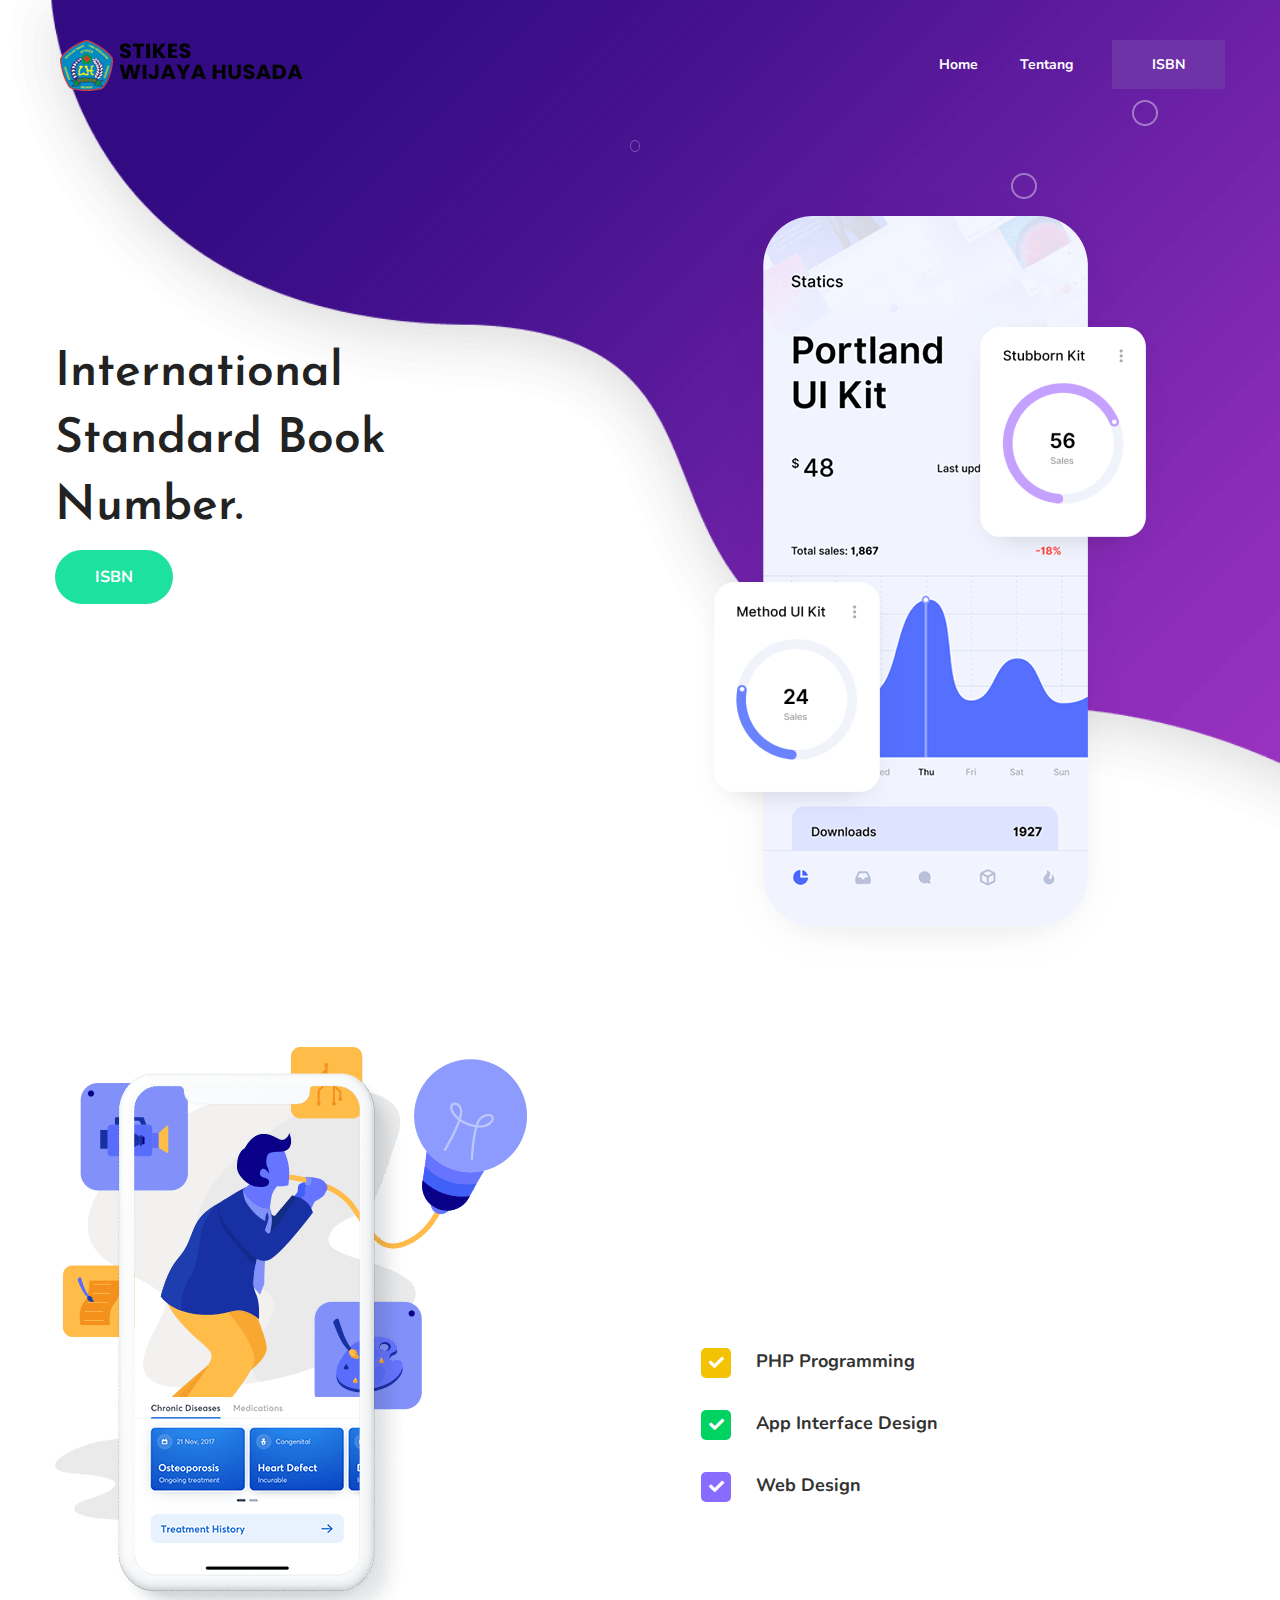
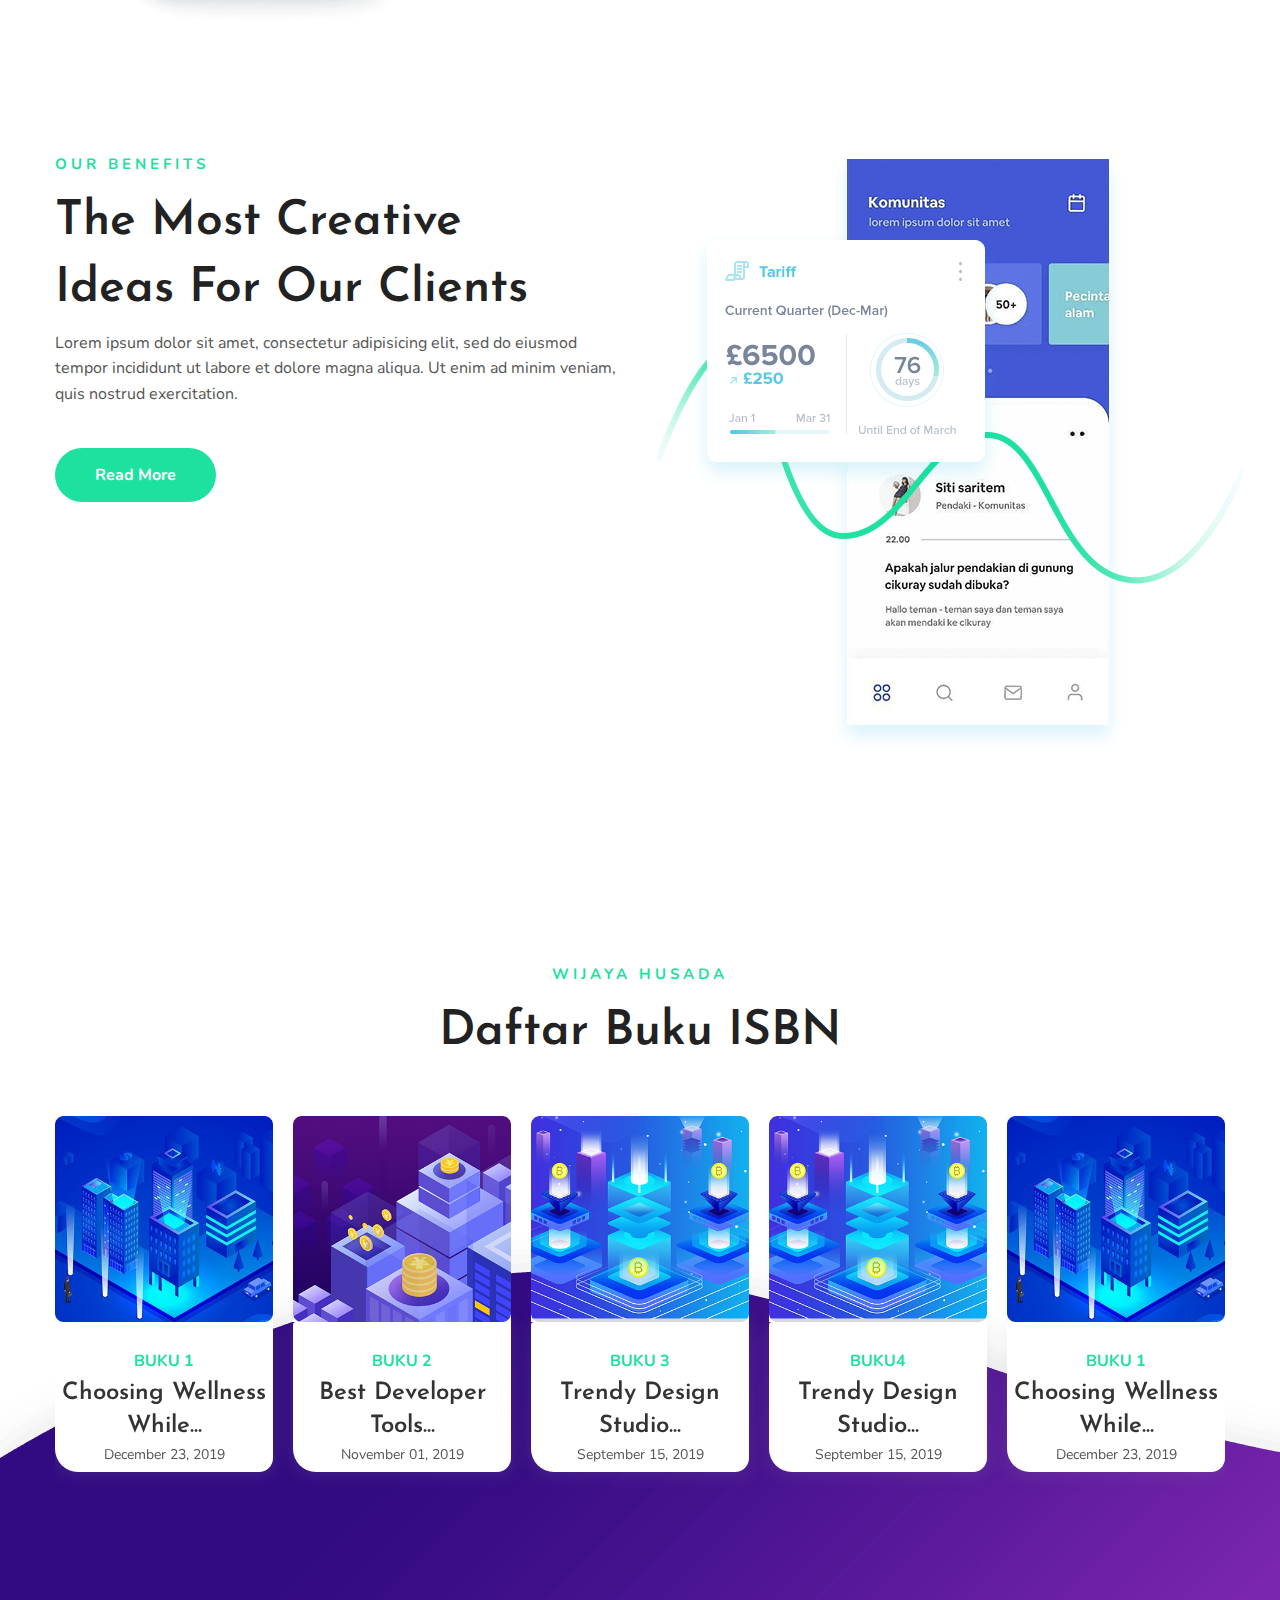
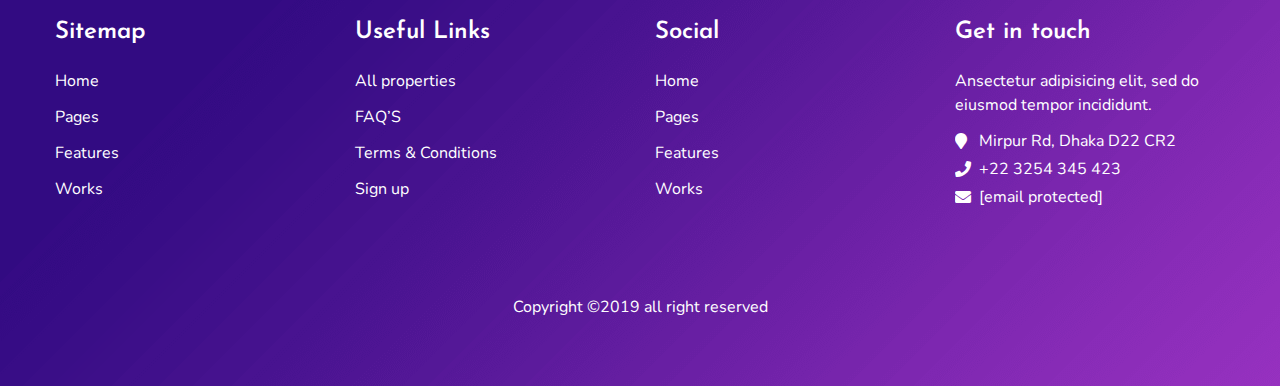
==== index.html @ 40264178 "first" ====
<!doctype html>
<html class="no-js" lang="zxx">

<head>
    <meta charset="utf-8">
    <meta http-equiv="x-ua-compatible" content="ie=edge">
    <title>Appcon - Software and App Landing Page HTML5 Template</title>
    <meta name="description" content="">
    <meta name="viewport" content="width=device-width, initial-scale=1">

    <link rel="manifest" href="site.html">
    <link rel="shortcut icon" type="image/x-icon" href="img/favicon.ico">
    <!-- Place favicon.ico in the root directory -->

    <!-- CSS here -->
    <link rel="stylesheet" href="css/bootstrap.min.css">
    <link rel="stylesheet" href="css/owl.carousel.min.css">
    <link rel="stylesheet" href="css/animate.min.css">
    <link rel="stylesheet" href="css/magnific-popup.css">
    <link rel="stylesheet" href="css/fontawesome.min.css">
    <link rel="stylesheet" href="css/meanmenu.css">
    <link rel="stylesheet" href="css/slick.css">
    <link rel="stylesheet" href="css/default.css">
    <link rel="stylesheet" href="css/main.css">
    <link rel="stylesheet" href="css/responsive.css">
</head>

<body>

    <!-- header start -->
    <header>
        <div id="header-sticky" class="header-area header-1 transparent-header pt-40 pb-40">
            <div class="container">
                <div class="row">
                    <div class="col-xl-3 col-lg-2 d-flex align-items-center">
                        <div class="logo">
                            <a class="logo-black" href="index.html"> <img src="img/logo/logoh.png" alt=""> </a>
                            <a class="logo-white" href="index.html"> <img src="img/logo/logoh1.png" alt=""> </a>
                        </div>
                    </div>
                    <div class="col-xl-8 col-lg-10 offset-xl-1">
                        <div class="header-btn f-right pl-20 d-none d-lg-block">
                            <a href="#blog" class="btn">ISBN</a>
                        </div>
                        <div class="main-menu f-right">
                            <nav id="mobile-menu">
                                <ul>
                                    <li><a href="#home">Home</a></li>
                                    <li><a href="#fea">Tentang</a></li>
                                    <!-- <li><a href="#screen">Screenshots</a></li> -->
                                    <!-- <li><a href="#review">Review</a></li> -->
                                    <!-- <li><a href="#price">Price</a></li> -->
                                    <!-- <li><a href="#blog">ISBN</a></li> -->
                                </ul>
                            </nav>
                        </div>
                        <!-- menu -->
                        <div class="mobile-menu"></div>
                    </div>
                </div>
            </div>
        </div>
    </header>
    <!-- header end -->
    <main>
        <!-- slider-area start -->
        <section id="home" class="slider-area slider-height position-relative" data-background="img/slider/slider1.png">
            <div class="shap-c">
                <img class="shap-1" src="img/shap/01.png" alt="">
                <img class="shap-2" src="img/shap/02.png" alt="">
                <img class="shap-3" src="img/shap/03.png" alt="">

            </div>
            <div class="container">
                <div class="row">
                    <div class="col-xl-5 col-lg-5">
                        <div class="slider-text slider-content-space">
                            <h2 class="wow fadeInLeft" data-wow-delay=".3s">International
                                Standard Book
                                Number.</h2>
                            <a class="btn" href="#blog">ISBN</a>
                            <!-- <a href="#" class="slider-video-btn"><i class="fas fa-play"></i></a> -->
                        </div>
                    </div>
                    <div class="col-xl-4 offset-xl-1 col-lg-4 offst-lg-1">
                        <div class="slider-img position-relative d-none d-lg-block">
                            <img class="wow slideInRight" data-wow-delay=".5s" src="img/bg/bg1.png" alt="">
                            <img class="app-shape" src="img/shape/header-shape1.png" alt="">
                            <img class="app-shape-02" src="img/shape/header-shape2.png" alt="">
                        </div>
                    </div>
                </div>
            </div>
        </section>
        <!-- slider-area end -->
        <!--features-area  start -->
        <!-- <section class="sevrice-area pt-120 pb-80">
            <div class="container">
                <div class="row">
                    <div class="col-xl-4 col-lg-4 col-md-6">
                        <div class="single-service text-center mb-30">
                            <div class="servie-icon">
                                <img src="img/icon/wrok-icon-1.png" alt="">
                            </div>
                            <div class="service-text">
                                <h3>Financial Planning</h3>
                                <p>Lorem ipsum dolor sit amet,t consectetur adipisicing elit, sed do eiusmod tempor
                                    incididunt ut labore et dolore </p>
                            </div>
                        </div>
                    </div>
                    <div class="col-xl-4 col-lg-4 col-md-6">
                        <div class="single-service text-center mb-30">
                            <div class="servie-icon">
                                <img src="img/icon/wrok-icon-2.png" alt="">
                            </div>
                            <div class="service-text">
                                <h3>Layered Psd</h3>
                                <p>Lorem ipsum dolor sit amet,t consectetur adipisicing elit, sed do eiusmod tempor
                                    incididunt ut labore et dolore </p>
                            </div>
                        </div>
                    </div>
                    <div class="col-xl-4 col-lg-4 col-md-6">
                        <div class="single-service text-center mb-30">
                            <div class="servie-icon">
                                <img src="img/icon/wrok-icon-3.png" alt="">
                            </div>
                            <div class="service-text">
                                <h3>Financial Planning</h3>
                                <p>Lorem ipsum dolor sit amet,t consectetur adipisicing elit, sed do eiusmod tempor
                                    incididunt ut labore et dolore </p>
                            </div>
                        </div>
                    </div>
                </div>
            </div>
        </section> -->
        <!--features-area end -->
        <!-- experience-area start -->
        <section id="fea" class="features-area pt-80 pb-120">
            <div class="container">
                <div class="row row-sm-100 mb-100">
                    <div class="col-xl-5 col-lg-5">
                        <div class="features-img f-res mb-30">
                            <img src="img/chose/advert-bg.png" alt="">
                        </div>
                    </div>
                    <div class="col-xl-7 col-lg-7">
                        <div class="single-features-area mb-30">
                            <div class="section-titles mb-45 wow slideInRight" data-wow-duration="2s"
                                data-wow-delay="0s">
                                <span>Explore and Creates</span>
                                <h2>Awesome,Clean,<br>Poweful and Creative!</h2>
                                <p>Lorem ipsum dolor sit amet, consectetur adipisicing elit, sed do eiusmod tempor
                                    incididunt ut labore et dolore magna aliqua. Ut enim ad minim veniam, quis nostrud
                                    exercitation.</p>
                            </div>
                            <div class="features-text">
                                <ul>
                                    <li>PHP Programming</li>
                                    <li>App Interface Design</li>
                                    <li>Web Design</li>
                                </ul>
                            </div>
                        </div>
                    </div>
                </div>
                <div class="row row-padding">
                    <div class="col-xl-6 col-lg-6">
                        <div class="single-features-area-down">
                            <div class="section-titles mb-35">
                                <span>our benefits</span>
                                <h2>The Most Creative <br>Ideas For Our Clients</h2>
                                <p>Lorem ipsum dolor sit amet, consectetur adipisicing elit, sed do eiusmod tempor
                                    incididunt ut labore et dolore magna aliqua. Ut enim ad minim veniam, quis nostrud
                                    exercitation.</p>
                                <div class="mt-40">
                                    <a class="btn features-btn" href="#blog">Read More</a>
                                </div>
                            </div>
                        </div>
                    </div>
                    <div class="col-xl-5 col-lg-5">
                        <div class="features-img mb-30">
                            <img src="img/chose/advert-bg1.png" alt="">
                        </div>

                    </div>

                </div>
            </div>
        </section>
        <!-- services-area end -->
        <!-- product area start -->
        <!-- <div id="screen" class="sceenshot-area theme-bg position-relative pt-120 pb-120"> -->
        <div id="blog" class="form-area pt-60">
            <div class="container">
                <div class="row">
                    <div class="col-12">
                        <div class="section-titles text-center mb-50">
                            <span>WIJAYA HUSADA</span>
                            <h2>Daftar Buku ISBN</h2>
                        </div>
                    </div>
                </div>
                <div class="screenshot-active owl-carousel">
                    <div class="single-blog">
                        <div class="blog-img">
                            <img src="img/blog/blog.jpg" alt="">
                        </div>
                        <div class="blog-info text-center mb-30">
                            <div class="blog-body">
                                <span>BUKU 1</span>
                                <h3><a href="#">Choosing Wellness While...</a></h3>
                                <p>December 23, 2019</p>
                            </div>
                        </div>
                    </div>
                    <div class="single-blog">
                        <div class="blog-img">
                            <img src="img/blog/blog1.jpg" alt="">
                        </div>
                        <div class="blog-info text-center mb-30">
                            <div class="blog-body">
                                <span>BUKU 2</span>
                                <h3><a href="#">Best Developer Tools...</a></h3>
                                <p>November 01, 2019</p>
                            </div>
                        </div>
                    </div>
                    <div class="single-blog">
                        <div class="blog-img">
                            <img src="img/blog/blog3.jpg" alt="">
                        </div>
                        <div class="blog-info text-center mb-30">
                            <div class="blog-body">
                                <span>BUKU 3</span>
                                <h3><a href="#">Trendy Design Studio...</a></h3>
                                <p>September 15, 2019</p>
                            </div>
                        </div>
                    </div>
                    <div class="single-blog">
                        <div class="blog-img">
                            <img src="img/blog/blog3.jpg" alt="">
                        </div>
                        <div class="blog-info text-center mb-30">
                            <div class="blog-body">
                                <span>BUKU4</span>
                                <h3><a href="#">Trendy Design Studio...</a></h3>
                                <p>September 15, 2019</p>
                            </div>
                        </div>
                    </div>
                    <!-- <div class="single-screenshot">
                        <a class="popup-image" href="img/sceenshot/01.jpg">
                            <img src="img/sceenshot/01.jpg" alt="">
                        </a>
                    </div> -->
                    <!-- <div class="single-screenshot">
                        <a class="popup-image" href="img/sceenshot/02.jpg">
                            <img src="img/sceenshot/02.jpg" alt="">
                        </a>
                    </div> -->
                    <!-- <div class="single-screenshot">
                        <a class="popup-image" href="img/sceenshot/03.jpg">
                            <img src="img/sceenshot/03.jpg" alt="">
                        </a>
                    </div> -->
                    <!-- <div class="single-screenshot">
                        <a class="popup-image" href="img/sceenshot/04.jpg">
                            <img src="img/sceenshot/04.jpg" alt="">
                        </a>
                    </div> -->
                    <!-- <div class="single-screenshot">
                        <a class="popup-image" href="img/sceenshot/05.jpg">
                            <img src="img/sceenshot/05.jpg" alt="">
                        </a>
                    </div> -->
                </div>
            </div>
        </div>
        <!-- product area end -->
        <!-- testimonail area start -->
        <!-- <section id="review" class="happy-users-area pt-110 pb-200" data-background="img/bg/about-bg1.jpg">
            <div class="container">
                <div class="row">
                    <div class="col-xl-6 col-lg-6">
                        <div class="section-titles service-titles-heading mb-50">
                            <span>Testimonial</span>
                            <h2 class="text-white">Our Happy Users</h2>
                            <p class="text-white">Lorem ipsum dolor sit amet, consectetur adipisicing elit, sed do
                                eiusLorem ipsumLorem
                                ipsum dolor sit amet, consectetur adipisicing elit,</p>
                        </div>
                    </div>
                </div>
            </div>
        </section>
        <section class="testtmonial-area ">
            <div class="container">
                <div class="row  row-padding activ-testimonai">
                    <div class="col-xl-12">
                        <div class="testimonail-body">
                            <div class="testimonnial-titles mb-20">
                                <div class="testimoinal-img">
                                    <img src="img/author/author.png" alt="">
                                </div>
                                <div class="autor-mata">
                                    <h3><b>Smith Jhon</b></h3>
                                    <span>HEART PATIENT</span>
                                    <i class="fas fa-quote-right"></i>
                                </div>
                            </div>
                            <div class="testimoinal-text">
                                <p>Lorem ipsum dolor sit amet, consectetur adipisicing elit, sed do eiusLorem
                                    ipsumLorem
                                    ipsum dolor sit amet, consectetur adipisicing elit, sed do eiusmod tempor
                                    incididunt
                                    ut labore et dolore magna aliqua. Ut enim ad minim veniam.</p>
                            </div>
                        </div>
                    </div>
                    <div class="col-xl-12">
                        <div class="testimonail-body">
                            <div class="testimonnial-titles mb-20">
                                <div class="testimoinal-img">
                                    <img src="img/icon/authour1.png" alt="">
                                </div>
                                <div class="autor-mata">
                                    <h3><b>Smith Jhon</b></h3>
                                    <span>HEART PATIENT</span>
                                    <i class="fas fa-quote-right"></i>
                                </div>
                            </div>
                            <div class="testimoinal-text">
                                <p>Lorem ipsum dolor sit amet, consectetur adipisicing elit, sed do eiusLorem
                                    ipsumLorem
                                    ipsum dolor sit amet, consectetur adipisicing elit, sed do eiusmod tempor
                                    incididunt
                                    ut labore et dolore magna aliqua. Ut enim ad minim veniam.</p>
                            </div>
                        </div>
                    </div>
                    <div class="col-xl-12">
                        <div class="testimonail-body">
                            <div class="testimonnial-titles mb-20">
                                <div class="testimoinal-img">
                                    <img src="img/icon/authour1.png" alt="">
                                </div>
                                <div class="autor-mata">
                                    <h3><b>Smith Jhon</b></h3>
                                    <span>HEART PATIENT</span>
                                    <i class="fas fa-quote-right"></i>
                                </div>
                            </div>
                            <div class="testimoinal-text">
                                <p>Lorem ipsum dolor sit amet, consectetur adipisicing elit, sed do eiusLorem
                                    ipsumLorem
                                    ipsum dolor sit amet, consectetur adipisicing elit, sed do eiusmod tempor
                                    incididunt
                                    ut labore et dolore magna aliqua. Ut enim ad minim veniam.</p>
                            </div>
                        </div>
                    </div>
                    <div class="col-xl-12">
                        <div class="testimonail-body">
                            <div class="testimonnial-titles mb-20">
                                <div class="testimoinal-img">
                                    <img src="img/icon/authour1.png" alt="">
                                </div>
                                <div class="autor-mata">
                                    <h3><b>Smith Jhon</b></h3>
                                    <span>HEART PATIENT</span>
                                    <i class="fas fa-quote-right"></i>
                                </div>
                            </div>
                            <div class="testimoinal-text">
                                <p>Lorem ipsum dolor sit amet, consectetur adipisicing elit, sed do eiusLorem
                                    ipsumLorem
                                    ipsum dolor sit amet, consectetur adipisicing elit, sed do eiusmod tempor
                                    incididunt
                                    ut labore et dolore magna aliqua. Ut enim ad minim veniam.</p>
                            </div>
                        </div>
                    </div>

                </div>
            </div>
        </section>
        <section class="author-down-area pt-70 pb-100">
            <div class="container">
                <div class="row">
                    <div class="col-xl-5 col-lg-5">
                        <div class="authour-down-img">
                            <img class="wow fadeInLeft" data-wow-duration="1s" data-wow-delay="0s"
                                src="img/chose/advert-bg2.png" alt="">
                        </div>
                    </div>
                    <div class="col-xl-7 col-lg-7">
                        <div class="single-features-area single-service-right">
                            <div class="section-titles mb-35 wow slideInRight" data-wow-duration="2s"
                                data-wow-delay="0s">
                                <span>Get app now</span>
                                <h2>Available For Your<br>Smartphone</h2>
                                <p>Lorem ipsum dolor sit amet, consectetur adipisicing elit, sed do eiusLorem ipsumLorem
                                    ipsum dolor sit amet, </p>
                                <div class="get-app">
                                    <a href="#">
                                        <i class="fab fa-apple"></i>
                                        <p>Get in
                                            <br>
                                            <span>Google Play</span>
                                        </p>
                                    </a>
                                    <a href="#">
                                        <i class="fab fa-google-play"></i>
                                        <p>Get in
                                            <br>
                                            <span>Play Store</span>
                                        </p>
                                    </a>
                                </div>
                            </div>
                        </div>
                    </div>
                </div>
            </div>
        </section> -->
        <!-- newsletter-area start -->
        <!-- price area -->
        <!-- <section id="price" class="pricing-area theme-bg pt-120 pb-120">
            <div class="container">
                <div class="row">
                    <div class="col-xl-8 offset-xl-2 col-lg-8 offset-lg-2">
                        <div class="section-titles mb-35 text-center">
                            <span>Let’s Work</span>
                            <h2>Charge your <br>
                                creative inspiration
                            </h2>
                        </div>
                    </div>
                </div>
                <div class="price-tab">
                    <div class="price-menu-box text-center">
                        <ul class="nav price-nav mb-40" id="myTab" role="tablist">
                            <li class="nav-item">
                                <a class="nav-link active" id="home-tab" data-toggle="tab" href="#home" role="tab"
                                    aria-controls="home" aria-selected="true">Monthly</a>
                            </li>
                            <li class="nav-item">
                                <a class="nav-link" id="profile-tab" data-toggle="tab" href="#profile" role="tab"
                                    aria-controls="profile" aria-selected="false">Yearly</a>
                            </li>
                        </ul>
                    </div>

                    <div class="tab-content" id="myTabContent">
                        <div class="tab-pane fade active show" id="home" role="tabpanel" aria-labelledby="home-tab">
                            <div class="row">
                                <div class="col-xl-4 col-lg-4">
                                    <div class="price-box text-center mb-30">
                                        <div class="price-header">
                                            <h4>Starter Plan</h4>
                                            <h2><sup class="dolers">$</sup>16</h2>
                                            <span class="sep">per month</span>
                                        </div>
                                        <div class="price-item-list">
                                            <ul>
                                                <li>Up to 10 users monthly</li>
                                                <li>Unlimited updates</li>
                                                <li>Free host & domain</li>
                                                <li>Support 24 / 7</li>
                                            </ul>
                                        </div>
                                        <div class="price-link mt-35">
                                            <a class="btn btn-theme-border" href="#">Select plan</a>
                                        </div>
                                    </div>
                                </div>
                                <div class="col-xl-4 col-lg-4">
                                    <div class="price-box text-center mb-30">
                                        <div class="price-header">
                                            <h4>Silver Plan
                                            </h4>
                                            <h2><sup class="dolers">$</sup>25</h2>
                                            <span class="sep">per month</span>
                                        </div>
                                        <div class="price-item-list">
                                            <ul>
                                                <li>Up to 10 users monthly</li>
                                                <li>Unlimited updates</li>
                                                <li>Free host & domain</li>
                                                <li>Support 24 / 7</li>
                                            </ul>
                                        </div>
                                        <div class="price-link mt-35">
                                            <a class="btn btn-theme-border active" href="#">Select plan</a>
                                        </div>
                                    </div>
                                </div>
                                <div class="col-xl-4 col-lg-4">
                                    <div class="price-box text-center mb-30">
                                        <div class="price-header">
                                            <h4>Gold Plan</h4>
                                            <h2><sup class="dolers">$</sup>59</h2>
                                            <span class="sep">per month</span>
                                        </div>
                                        <div class="price-item-list">
                                            <ul>
                                                <li>Up to 10 users monthly</li>
                                                <li>Unlimited updates</li>
                                                <li>Free host & domain</li>
                                                <li>Support 24 / 7</li>
                                            </ul>
                                        </div>
                                        <div class="price-link mt-35">
                                            <a class="btn btn-theme-border" href="#">Select plan</a>
                                        </div>
                                    </div>
                                </div>
                            </div>
                        </div>
                        <div class="tab-pane fade" id="profile" role="tabpanel" aria-labelledby="profile-tab">
                            <div class="row">
                                <div class="col-xl-4 col-lg-4">
                                    <div class="price-box text-center mb-30">
                                        <div class="price-header">
                                            <h4>Starter Plan</h4>
                                            <h2><sup class="dolers">$</sup>29</h2>
                                            <span class="sep">per month</span>
                                        </div>
                                        <div class="price-item-list">
                                            <ul>
                                                <li>Up to 10 users monthly</li>
                                                <li>Unlimited updates</li>
                                                <li>Free host & domain</li>
                                                <li>Support 24 / 7</li>
                                            </ul>
                                        </div>
                                        <div class="price-link mt-35">
                                            <a class="btn btn-theme-border" href="#">Select plan</a>
                                        </div>
                                    </div>
                                </div>
                                <div class="col-xl-4 col-lg-4">
                                    <div class="price-box text-center mb-30">
                                        <div class="price-header">
                                            <h4>Silver Plan
                                            </h4>
                                            <h2><sup class="dolers">$</sup>49</h2>
                                            <span class="sep">per month</span>
                                        </div>
                                        <div class="price-item-list">
                                            <ul>
                                                <li>Up to 10 users monthly</li>
                                                <li>Unlimited updates</li>
                                                <li>Free host & domain</li>
                                                <li>Support 24 / 7</li>
                                            </ul>
                                        </div>
                                        <div class="price-link mt-35">
                                            <a class="btn btn-theme-border active" href="#">Select plan</a>
                                        </div>
                                    </div>
                                </div>
                                <div class="col-xl-4 col-lg-4">
                                    <div class="price-box text-center mb-30">
                                        <div class="price-header">
                                            <h4>Gold Plan</h4>
                                            <h2><sup class="dolers">$</sup>79</h2>
                                            <span class="sep">per month</span>
                                        </div>
                                        <div class="price-item-list">
                                            <ul>
                                                <li>Up to 10 users monthly</li>
                                                <li>Unlimited updates</li>
                                                <li>Free host & domain</li>
                                                <li>Support 24 / 7</li>
                                            </ul>
                                        </div>
                                        <div class="price-link mt-35">
                                            <a class="btn btn-theme-border" href="#">Select plan</a>
                                        </div>
                                    </div>
                                </div>
                            </div>
                        </div>
                    </div>
                </div>
            </div>
        </section> -->
        <!-- blog area -->
        <!-- <div id="blog" class="blog-area pt-120 pb-120">
            <div class="container">
                <div class="row">
                    <div class="col-xl-8 offset-xl-2 col-lg-8 offset-lg-2">
                        <div class="section-titles text-center mb-70">
                            <span>Latest News</span>
                            <h2>Recent News Update</h2>
                        </div>
                    </div>
                </div>
                <div class="row">
                    <div class="col-xl-4 col-lg-4 col-md-6">
                        <div class="single-blog">
                            <div class="blog-img">
                                <img src="img/blog/blog.jpg" alt="">
                            </div>
                            <div class="blog-info text-center mb-30">
                                <div class="blog-body">
                                    <span>Support & Motivation</span>
                                    <h3><a href="#">Choosing Wellness While...</a></h3>
                                    <p>December 23, 2019</p>
                                </div>
                            </div>
                        </div>
                    </div>
                    <div class="col-xl-4 col-lg-4 col-md-6">
                        <div class="single-blog">
                            <div class="blog-img">
                                <img src="img/blog/blog1.jpg" alt="">
                            </div>
                            <div class="blog-info text-center mb-30">
                                <div class="blog-body">
                                    <span>Support & Motivation</span>
                                    <h3><a href="#">Best Developer Tools...</a></h3>
                                    <p>November 01, 2019</p>
                                </div>
                            </div>
                        </div>
                    </div>
                    <div class="col-xl-4 col-lg-4 col-md-6">
                        <div class="single-blog">
                            <div class="blog-img">
                                <img src="img/blog/blog3.jpg" alt="">
                            </div>
                            <div class="blog-info text-center mb-30">
                                <div class="blog-body">
                                    <span>Support & Motivation</span>
                                    <h3><a href="#">Trendy Design Studio...</a></h3>
                                    <p>September 15, 2019</p>
                                </div>
                            </div>
                        </div>
                    </div>
                </div>
            </div>
        </div> -->
        <!-- <div class="form-area pt-60">
            <div class="container">
                <div class="row">
                    <div class="col-xl-12">
                        <div class="news-latter-area">
                            <div class="row">
                                <div class="col-xl-9">
                                    <div class="cta-area-title mb-30">
                                        <h2>Subscribe now to get company news.</h2>
                                    </div>
                                </div>
                            </div>
                            <div class="cta-form cta-form-2">
                                <form action="#">
                                    <div class="row">
                                        <div class="col-xl-5 col-lg-8">
                                            <input type="email" placeholder="Enter your email">
                                        </div>
                                        <div class="col-xl-2 col-lg-3">
                                            <button type="submit" class="btn btn-form btn-form-2">Subscribe</button>
                                        </div>
                                    </div>

                                </form>
                            </div>
                        </div>
                    </div>
                </div>
            </div>
        </div> -->
    </main>

    <!-- footer -->
    <footer class="footer-area" data-background="img/bg/footer.png">
        <div class="container">
            <div class="row">
                <div class="col-xl-3 col-lg-3 col-md-4 col-6 col-sm-4">
                    <div class="footer-widget mb-30">
                        <h3>Sitemap</h3>
                        <ul>
                            <li><a href="#">Home</a></li>
                            <li><a href="#">Pages</a></li>
                            <li><a href="#">Features</a></li>
                            <li><a href="#">Works</a></li>
                        </ul>
                    </div>
                </div>
                <div class="col-xl-3 col-lg-3 col-md-4 col-6 col-sm-4">
                    <div class="footer-widget mb-30">
                        <h3>Useful Links</h3>
                        <ul>
                            <li><a href="#">All properties</a></li>
                            <li><a href="#">FAQ’S</a></li>
                            <li><a href="#">Terms & Conditions</a></li>
                            <li><a href="#">Sign up</a></li>
                        </ul>
                    </div>
                </div>
                <div class="col-xl-3 col-lg-3 col-md-4 col-6 col-sm-4">
                    <div class="footer-widget mb-30">
                        <h3>Social</h3>
                        <ul>
                            <li><a href="#">Home</a></li>
                            <li><a href="#">Pages</a></li>
                            <li><a href="#">Features</a></li>
                            <li><a href="#">Works</a></li>
                        </ul>
                    </div>
                </div>
                <div class="col-xl-3 col-lg-3 col-md-12">
                    <div class="footer-widget footer-top-b mb-30">
                        <h3>Get in touch</h3>
                        <address>Ansectetur adipisicing elit, sed do eiusmod tempor incididunt.</address>
                        <ul class="footer-address">
                            <li><i class="fas fa-map-marker"></i> <span>Mirpur Rd, Dhaka D22 CR2</span> </li>
                            <li><i class="fas fa-phone"></i> <span>+22 3254 345 423</span> </li>
                            <li><i class="fas fa-envelope"></i> <span><a
                                        href="https://themepure.net/cdn-cgi/l/email-protection" class="__cf_email__"
                                        data-cfemail="88ebe7e6fce9ebfcc8e9f8f8ebe7e6a6ebe7e5">[email&#160;protected]</a></span>
                            </li>
                        </ul>
                    </div>
                </div>
            </div>
            <div class="row">
                <div class="col-12">
                    <div class="copyright text-center mt-60">
                        <p>Copyright ©2019 all right reserved</p>
                    </div>
                </div>
            </div>
        </div>
    </footer>

    <!-- JS here -->
    <script data-cfasync="false" src="../../../cdn-cgi/scripts/5c5dd728/cloudflare-static/email-decode.min.js"></script>
    <script src="js/vendor/modernizr-3.5.0.min.js"></script>
    <script src="js/vendor/jquery-1.12.4.min.js"></script>
    <script src="js/popper.min.js"></script>
    <script src="js/bootstrap.min.js"></script>
    <script src="js/owl.carousel.min.js"></script>
    <script src="js/isotope.pkgd.min.js"></script>
    <script src="js/one-page-nav-min.js"></script>
    <script src="js/slick.min.js"></script>
    <script src="js/jquery.meanmenu.min.js"></script>
    <script src="js/ajax-form.js"></script>
    <script src="js/wow.min.js"></script>
    <script src="js/jquery.scrollUp.min.js"></script>
    <script src="js/imagesloaded.pkgd.min.js"></script>
    <script src="js/jquery.magnific-popup.min.js"></script>
    <script src="js/plugins.js"></script>
    <script src="js/main.js"></script>
</body>

</html>
---- css/default.css ----
/* Deafult Margin & Padding */
/*-- Margin Top --*/
.mt-5 {
	margin-top: 5px;
}

.mt-10 {
	margin-top: 10px;
}

.mt-15 {
	margin-top: 15px;
}

.mt-20 {
	margin-top: 20px;
}

.mt-25 {
	margin-top: 25px;
}

.mt-30 {
	margin-top: 30px;
}

.mt-35 {
	margin-top: 35px;
}

.mt-40 {
	margin-top: 40px;
}

.mt-45 {
	margin-top: 45px;
}

.mt-50 {
	margin-top: 50px;
}

.mt-55 {
	margin-top: 55px;
}

.mt-60 {
	margin-top: 60px;
}

.mt-65 {
	margin-top: 65px;
}

.mt-70 {
	margin-top: 70px;
}

.mt-75 {
	margin-top: 75px;
}

.mt-80 {
	margin-top: 80px;
}

.mt-85 {
	margin-top: 85px;
}

.mt-90 {
	margin-top: 90px;
}

.mt-95 {
	margin-top: 95px;
}

.mt-100 {
	margin-top: 100px;
}

.mt-105 {
	margin-top: 105px;
}

.mt-110 {
	margin-top: 110px;
}

.mt-115 {
	margin-top: 115px;
}

.mt-120 {
	margin-top: 120px;
}

.mt-125 {
	margin-top: 125px;
}

.mt-130 {
	margin-top: 130px;
}

.mt-135 {
	margin-top: 135px;
}

.mt-140 {
	margin-top: 140px;
}

.mt-145 {
	margin-top: 145px;
}

.mt-150 {
	margin-top: 150px;
}

.mt-155 {
	margin-top: 155px;
}

.mt-160 {
	margin-top: 160px;
}

.mt-165 {
	margin-top: 165px;
}

.mt-170 {
	margin-top: 170px;
}

.mt-175 {
	margin-top: 175px;
}

.mt-180 {
	margin-top: 180px;
}

.mt-185 {
	margin-top: 185px;
}

.mt-190 {
	margin-top: 190px;
}

.mt-195 {
	margin-top: 195px;
}

.mt-200 {
	margin-top: 200px;
}

/*-- Margin Bottom --*/

.mb-5 {
	margin-bottom: 5px;
}

.mb-10 {
	margin-bottom: 10px;
}

.mb-15 {
	margin-bottom: 15px;
}

.mb-20 {
	margin-bottom: 20px;
}

.mb-25 {
	margin-bottom: 25px;
}

.mb-30 {
	margin-bottom: 30px;
}

.mb-35 {
	margin-bottom: 35px;
}

.mb-40 {
	margin-bottom: 40px;
}

.mb-45 {
	margin-bottom: 45px;
}

.mb-50 {
	margin-bottom: 50px;
}

.mb-55 {
	margin-bottom: 55px;
}

.mb-60 {
	margin-bottom: 60px;
}

.mb-65 {
	margin-bottom: 65px;
}

.mb-70 {
	margin-bottom: 70px;
}

.mb-75 {
	margin-bottom: 75px;
}

.mb-80 {
	margin-bottom: 80px;
}

.mb-85 {
	margin-bottom: 85px;
}

.mb-90 {
	margin-bottom: 90px;
}

.mb-95 {
	margin-bottom: 95px;
}

.mb-100 {
	margin-bottom: 100px;
}

.mb-105 {
	margin-bottom: 105px;
}

.mb-110 {
	margin-bottom: 110px;
}

.mb-115 {
	margin-bottom: 115px;
}

.mb-120 {
	margin-bottom: 120px;
}

.mb-125 {
	margin-bottom: 125px;
}

.mb-130 {
	margin-bottom: 130px;
}

.mb-135 {
	margin-bottom: 135px;
}

.mb-140 {
	margin-bottom: 140px;
}

.mb-145 {
	margin-bottom: 145px;
}

.mb-150 {
	margin-bottom: 150px;
}

.mb-155 {
	margin-bottom: 155px;
}

.mb-160 {
	margin-bottom: 160px;
}

.mb-165 {
	margin-bottom: 165px;
}

.mb-170 {
	margin-bottom: 170px;
}

.mb-175 {
	margin-bottom: 175px;
}

.mb-180 {
	margin-bottom: 180px;
}

.mb-185 {
	margin-bottom: 185px;
}

.mb-190 {
	margin-bottom: 190px;
}

.mb-195 {
	margin-bottom: 195px;
}

.mb-200 {
	margin-bottom: 200px;
}

/*-- Padding Top --*/

.pt-5 {
	padding-top: 5px;
}

.pt-10 {
	padding-top: 10px;
}

.pt-15 {
	padding-top: 15px;
}

.pt-20 {
	padding-top: 20px;
}

.pt-25 {
	padding-top: 25px;
}

.pt-30 {
	padding-top: 30px;
}

.pt-35 {
	padding-top: 35px;
}

.pt-40 {
	padding-top: 40px;
}

.pt-45 {
	padding-top: 45px;
}

.pt-50 {
	padding-top: 50px;
}

.pt-55 {
	padding-top: 55px;
}

.pt-60 {
	padding-top: 60px;
}

.pt-65 {
	padding-top: 65px;
}

.pt-70 {
	padding-top: 70px;
}

.pt-75 {
	padding-top: 75px;
}

.pt-80 {
	padding-top: 80px;
}

.pt-85 {
	padding-top: 85px;
}

.pt-90 {
	padding-top: 90px;
}

.pt-95 {
	padding-top: 95px;
}

.pt-100 {
	padding-top: 100px;
}

.pt-105 {
	padding-top: 105px;
}

.pt-110 {
	padding-top: 110px;
}

.pt-115 {
	padding-top: 115px;
}

.pt-120 {
	padding-top: 120px;
}

.pt-125 {
	padding-top: 125px;
}

.pt-130 {
	padding-top: 130px;
}

.pt-135 {
	padding-top: 135px;
}

.pt-140 {
	padding-top: 140px;
}

.pt-145 {
	padding-top: 145px;
}

.pt-150 {
	padding-top: 150px;
}

.pt-155 {
	padding-top: 155px;
}

.pt-160 {
	padding-top: 160px;
}

.pt-165 {
	padding-top: 165px;
}

.pt-170 {
	padding-top: 170px;
}

.pt-175 {
	padding-top: 175px;
}

.pt-180 {
	padding-top: 180px;
}

.pt-185 {
	padding-top: 185px;
}

.pt-190 {
	padding-top: 190px;
}

.pt-195 {
	padding-top: 195px;
}

.pt-200 {
	padding-top: 200px;
}

/*-- Padding Bottom --*/

.pb-5 {
	padding-bottom: 5px;
}

.pb-10 {
	padding-bottom: 10px;
}

.pb-15 {
	padding-bottom: 15px;
}

.pb-20 {
	padding-bottom: 20px;
}

.pb-25 {
	padding-bottom: 25px;
}

.pb-30 {
	padding-bottom: 30px;
}

.pb-35 {
	padding-bottom: 35px;
}

.pb-40 {
	padding-bottom: 40px;
}

.pb-45 {
	padding-bottom: 45px;
}

.pb-50 {
	padding-bottom: 50px;
}

.pb-55 {
	padding-bottom: 55px;
}

.pb-60 {
	padding-bottom: 60px;
}

.pb-65 {
	padding-bottom: 65px;
}

.pb-70 {
	padding-bottom: 70px;
}

.pb-75 {
	padding-bottom: 75px;
}

.pb-80 {
	padding-bottom: 80px;
}

.pb-85 {
	padding-bottom: 85px;
}

.pb-90 {
	padding-bottom: 90px;
}

.pb-95 {
	padding-bottom: 95px;
}

.pb-100 {
	padding-bottom: 100px;
}

.pb-105 {
	padding-bottom: 105px;
}

.pb-110 {
	padding-bottom: 110px;
}

.pb-115 {
	padding-bottom: 115px;
}

.pb-120 {
	padding-bottom: 120px;
}

.pb-125 {
	padding-bottom: 125px;
}

.pb-130 {
	padding-bottom: 130px;
}

.pb-135 {
	padding-bottom: 135px;
}

.pb-140 {
	padding-bottom: 140px;
}

.pb-145 {
	padding-bottom: 145px;
}

.pb-150 {
	padding-bottom: 150px;
}

.pb-155 {
	padding-bottom: 155px;
}

.pb-160 {
	padding-bottom: 160px;
}

.pb-165 {
	padding-bottom: 165px;
}

.pb-170 {
	padding-bottom: 170px;
}

.pb-175 {
	padding-bottom: 175px;
}

.pb-180 {
	padding-bottom: 180px;
}

.pb-185 {
	padding-bottom: 185px;
}

.pb-190 {
	padding-bottom: 190px;
}

.pb-195 {
	padding-bottom: 195px;
}

.pb-200 {
	padding-bottom: 200px;
}
.pb-220 {
	padding-bottom: 220px;
}



/*-- Padding Left --*/
.pl-0 {
	padding-left: 0px;
}

.pl-5 {
	padding-left: 5px;
}

.pl-10 {
	padding-left: 10px;
}

.pl-15 {
	padding-left: 15px;
}

.pl-20 {
	padding-left: 20px;
}

.pl-25 {
	padding-left: 35px;
}

.pl-30 {
	padding-left: 30px;
}

.pl-35 {
	padding-left: 35px;
}

.pl-35 {
	padding-left: 35px;
}

.pl-40 {
	padding-left: 40px;
}

.pl-45 {
	padding-left: 45px;
}

.pl-50 {
	padding-left: 50px;
}

.pl-55 {
	padding-left: 55px;
}

.pl-60 {
	padding-left: 60px;
}

.pl-65 {
	padding-left: 65px;
}

.pl-70 {
	padding-left: 70px;
}

.pl-75 {
	padding-left: 75px;
}

.pl-80 {
	padding-left: 80px;
}

.pl-85 {
	padding-left: 80px;
}

.pl-90 {
	padding-left: 90px;
}

.pl-95 {
	padding-left: 95px;
}

.pl-100 {
	padding-left: 100px;
}


/*-- Padding Right --*/
.pr-0 {
	padding-right: 0px;
}

.pr-5 {
	padding-right: 5px;
}

.pr-10 {
	padding-right: 10px;
}

.pr-15 {
	padding-right: 15px;
}

.pr-20 {
	padding-right: 20px;
}

.pr-25 {
	padding-right: 35px;
}

.pr-30 {
	padding-right: 30px;
}

.pr-35 {
	padding-right: 35px;
}

.pr-35 {
	padding-right: 35px;
}

.pr-40 {
	padding-right: 40px;
}

.pr-45 {
	padding-right: 45px;
}

.pr-50 {
	padding-right: 50px;
}

.pr-55 {
	padding-right: 55px;
}

.pr-60 {
	padding-right: 60px;
}

.pr-65 {
	padding-right: 65px;
}

.pr-70 {
	padding-right: 70px;
}

.pr-75 {
	padding-right: 75px;
}

.pr-80 {
	padding-right: 80px;
}

.pr-85 {
	padding-right: 80px;
}

.pr-90 {
	padding-right: 90px;
}

.pr-95 {
	padding-right: 95px;
}

.pr-100 {
	padding-right: 100px;
}

/* font weight */
.f-700 {
	font-weight: 700;
}

.f-600 {
	font-weight: 600;
}

.f-500 {
	font-weight: 500;
}

.f-400 {
	font-weight: 400;
}

.f-300 {
	font-weight: 300;
}

/* Background Color */

.gray-bg {
	background: #f7f7fd;
}

.white-bg {
	background: #fff;
}

.black-bg {
	background: #222;
}

.theme-bg {
	background: #f4f9ff;
}

.primary-bg {
	background: #222;
}

.blue-bg {
	background: #1e1465;
}


/* Color */

.white-color {
	color: #fff;
}

.black-color {
	color: #222;
}

.theme-color {
	color: #222;
}

.primary-color {
	color: #222;
}

/* black overlay */

[data-overlay] {
	position: relative;
}

[data-overlay]::before {
	background: #000 none repeat scroll 0 0;
	content: "";
	height: 100%;
	left: 0;
	position: absolute;
	top: 0;
	width: 100%;
	z-index: 1;
}

[data-overlay="3"]::before {
	opacity: 0.3;
}

[data-overlay="4"]::before {
	opacity: 0.4;
}

[data-overlay="5"]::before {
	opacity: 0.5;
}

[data-overlay="6"]::before {
	opacity: 0.6;
}

[data-overlay="7"]::before {
	opacity: 0.7;
}

[data-overlay="8"]::before {
	opacity: 0.8;
}

[data-overlay="9"]::before {
	opacity: 0.9;
}
---- css/main.css ----
/*
  Theme Name: Appcon - Software and App Landing Page HTML5 Template
  Author: basictheme
  Description: Software and App Landing Page HTML5 Template
  Version: 1.0
*/

/* CSS Index
-----------------------------------
1. Theme default css
2. header
3. slider
4. service
5. feature
6. newsletter
7. price
8. blog
*/



/* 1. Theme default css */
@import url('https://fonts.googleapis.com/css?family=Josefin+Sans:300,400,400i,600,600i,700|Nunito:300,500,400,600,700,800|Poppins:300,400,600,700&amp;display=swap');


body {
	font-family: 'Nunito', sans-serif;
	font-weight: normal;
	font-style: normal;
}

.img {
	max-width: 100%;
	transition: all 0.3s ease-out 0s;
}
button{
	cursor: pointer;
}
.f-left {
	float: left
}

.f-right {
	float: right
}

.fix {
	overflow: hidden
}

a,
.button {
	-webkit-transition: all 0.3s ease-out 0s;
	-moz-transition: all 0.3s ease-out 0s;
	-ms-transition: all 0.3s ease-out 0s;
	-o-transition: all 0.3s ease-out 0s;
	transition: all 0.3s ease-out 0s;
}

a:focus,
.button:focus {
	text-decoration: none;
	outline: none;
}

a:focus,
a:hover,
.portfolio-cat a:hover,
.footer -menu li a:hover {
	color: #2B96CC;
	text-decoration: none;
}

a,
button {
	color: #1696e7;
	outline: medium none;
}

button:focus,
input:focus,
input:focus,
textarea,
textarea:focus {
	outline: 0
}

.uppercase {
	text-transform: uppercase;
}

.capitalize {
	text-transform: capitalize;
}

h1,
h2,
h3,
h4,
h5,
h6 {
	font-family: 'Josefin Sans', sans-serif;
	font-weight: normal;
	color: #222222;
	margin-top: 0px;
	font-style: normal;
	font-weight: 600;
	text-transform: normal;
	line-height: 1.4;
}

h1 a,
h2 a,
h3 a,
h4 a,
h5 a,
h6 a {
	color: inherit;
}

h1 {
	font-size: 40px;
	font-weight: 500;
}

h2 {
	font-size: 48px;
}

h3 {
	font-size: 28px;
}

h4 {
	font-size: 22px;
}

h5 {
	font-size: 18px;
}

h6 {
	font-size: 16px;
}

ul {
	margin: 0px;
	padding: 0px;
}

li {
	list-style: none
}

p {
	font-size: 16px;
	font-weight: 400;
	line-height: 1.6;
	color: #555555;
	margin-bottom: 15px;
	font-family: 'Nunito', sans-serif;
}


hr {
	border-bottom: 1px solid #eceff8;
	border-top: 0 none;
	margin: 30px 0;
	padding: 0;
}

label {
	color: #7e7e7e;
	cursor: pointer;
	font-size: 14px;
	font-weight: 400;
}

*::-moz-selection {
	background: #d6b161;
	color: #fff;
	text-shadow: none;
}

::-moz-selection {
	background: #444;
	color: #fff;
	text-shadow: none;
}

::selection {
	background: #444;
	color: #fff;
	text-shadow: none;
}

*::-moz-placeholder {
	color: #555555;
	font-size: 14px;
	opacity: 1;
}

*::placeholder {
	color: #555555;
	font-size: 14px;
	opacity: 1;
}

.theme-overlay {
	position: relative
}

.theme-overlay::before {
	background: #1696e7 none repeat scroll 0 0;
	content: "";
	height: 100%;
	left: 0;
	opacity: 0.6;
	position: absolute;
	top: 0;
	width: 100%;
}

.white-header .main-menu nav>ul>li:hover>a,
.main-menu nav>ul>li.active>a {
	color: #3484a9;
}

/* button style */

.btn {
	-moz-user-select: none;
	background: #1de19e;
	border: medium none;
	border-radius: 30px;
	color: #fff;
	display: inline-block;
	font-size: 16px;
	font-weight: 700;
	margin-bottom: 0;
	padding: 15px 40px;
	text-align: center;
	touch-action: manipulation;
	transition: all 0.3s ease 0s;
	vertical-align: middle;
	white-space: nowrap;
	font-family: 'Nunito', sans-serif;
	text-transform: capitalize;
}


.a.slider-video-btn>i {
	color: #0c58b7;
	font-size: 16px;
}

.btn:hover {
	background: #ef8829;
	color: #fff;
}
.btn.slider-btn {
	background: transparent;
	border: 1px solid #fff;
}
.btn.slider-btn:hover {
	border-color: #ef8829;
	background: #ef8829;
}
.btn-border {
	background: transparent;
	border: 2px solid #926bfa;
	color: #fff;
}

.header-button a.btn {
	background: none;
	color: #525470;
	border: 2px solid #dff1d8;
	transition: .3s;
	padding: 19px 40px;
	font-size: 13px;
}

.header-button a.btn:hover {
	background: #86ba09;
	color: #fff;
	border-color: #86ba09;
}

.activ-testimonai .testimonial-img img {
	display: block;
	width: auto;
	border-radius: 50%;
}

/* scrollUp */
#scrollUp {
	background: #1DE19E;
	height: 60px;
	width: 60px;
	right: 50px;
	bottom: 77px;
	color: #fff;
	font-size: 20px;
	text-align: center;
	border-radius: 50%;
	font-size: 20px;
	line-height: 58px;
}

#scrollUp:hover {
	background: #444;
}

/* header */

/* 2. header */
.logo-white{display: none;}
.transparent-header {
	position: absolute;
	left: 0;
	right: 0;
	z-index: 1;
}

.main-menu ul li a {
	color: #ffffff;
	font-weight: 700;
	font-size: 14px;
	padding: 18px 0;
	display: list-item;
	line-height: 1;
	font-family: Nunito;
}
.main-menu ul li {
	display: inline-block;
	margin: 0px 19px;
	position: relative;
}

.header-btn a {
	background-color: #6f33a8;
	padding: 14px 40px;
	border-radius: 0;
	font-size: 14px;
	letter-spacing: 0;
	font-weight: 700;
	color: #fff;
	font-family: Nunito;
	text-transform: capitalize;
	display: inline-block;
}

.header-btn.header-btn-2 a {
	background-color: #0d4cc8;
	border-radius: 30px;
	font-size: 14px;
	font-weight: 700;
}

.main-menu ul li ul.submenu {
	position: absolute;
	background: #fff;
	width: 230px;
	top: 110%;
	padding: 30px;
	transition: .3s;
	-webkit-transition: .3s;
	-moz-transition: .3s;
	-ms-transition: .3s;
	-o-transition: .3s;
	opacity: 0;
	visibility: hidden;
	box-shadow: 0 0 10px 3px rgba(0, 0, 0, 0.05);
}

.main-menu ul li:hover>ul.submenu {
	opacity: 1;
	visibility: visible;
	top: 100%;
}

.main-menu ul li ul.submenu li {
	margin: 0;
	display: block;
	margin-bottom: 20px;
}

.main-menu ul li ul.submenu li:hover>a {
	color: #ff63a3;
}

.main-menu ul li ul.submenu li:last-child {
	margin-bottom: 0;
}

.main-menu ul li ul.submenu li a {
	padding: 0;
	color: #90909a;
	font-weight: 500;
	font-size: 16px;
}

.main-menu ul li ul.submenu li ul.submenu {
	left: 100%;
	top: 0;
}

.header-btn a:hover {
	background: #ff63a3;
	color: #fff;
}

.sticky-bar {
	position: fixed;
	background: #fff;
	padding-top: 10px;
	padding-bottom: 10px;
	z-index: 9999;
	-webkit-animation: 300ms ease-in-out 0s normal none 1 running fadeInDown;
	animation: 300ms ease-in-out 0s normal none 1 running fadeInDown;
	transition: .3s;
	box-shadow: 0 10px 15px rgba(25, 25, 25, 0.1);
	-webkit-box-shadow: 0 10px 15px rgba(25, 25, 25, 0.1);
	-webkit-transition: .3s;
	-moz-transition: .3s;
	-ms-transition: .3s;
	-o-transition: .3s;
}
.header-white.sticky-bar{
	background: #0F39B7;
}
.header-1.sticky-bar .main-menu ul li a {
	color: #222;
}

/* 3. slider */
.slider-height {
	background-repeat: no-repeat;
	background-position: top right;
}

.slider-height-2 {
	background-repeat: no-repeat;
	background-size: cover;
	min-height: 953px;
}

.shap-c {
	position: relative;
}

img.shap-1 {
	position: absolute;
	top: 140px;
	width: 10px;
	height: 12px;
	right: 50%;
	opacity: 0.3;
}

.shap-2 {
	position: absolute;
	right: 122px;
	top: 100px;
	opacity: .4;
}

.shap-3 {
	position: absolute;
	right: 0;
	transform: translateY(100%);
	left: 79%;
	top: 147px;
	opacity: .4;
}

.slider-img-2 {
	margin-top: 286px;
	margin-left: 26px;
}
.slider-content-space {
	padding-top: 340px;
}

.slider-text-3.slider-content-space {
	padding-top: 310px;
}

.slider-content-space4 {
	padding-top: 189px;
	margin: 0 233px;
}

.slider-content-space5 {
	padding-top: 289px;
	margin: 0 0px;
}

.slider-img {
	margin-top: 197px;
	margin-left: 78px;
}
.slider-text.slider-text-2 h2 {
	font-weight: 900;
	font-size: 60px;
	margin-bottom: 17px;
	line-height: 1.4;
	font-family: 'Nunito', sans-serif;
}


a.slider-video-btn {
	width: 60px;
	height: 60px;
	display: inline-block;
	background: #f4f9ff;
	text-align: center;
	line-height: 60px;
	border-radius: 50%;
	color: #0c58b7;
}

a.slider-video-btn:hover {
	background: gold;
	color: #fff;
}

.slider-text a {
	margin-right: 8px;
}

.slider-text.slider-text-2 a {
	margin-right: 8px;
	letter-spacing: 2px;
	text-transform: uppercase;
	font-size: 12px;
}

.slider-btn a {
	margin-right: 15px;
}

.shape {
	position: absolute;
}

.shape-01 {
	top: 19%;
	left: 8%;
}

.shpae-wrapper-2 .shape-01 {
	top: 15%;
	left: 0%;
}

.shpae-wrapper-2 .shape-02 {
	bottom: 50%;
	left: 84%;
}

.shape-02 {
	bottom: 21%;
	left: 47%;
}

.shape-02.index-2 {
	bottom: 29%;
	left: 47%;
}

.shpae-wrapper-6 .shape-02 {
	bottom: 87%;
	left: 72%;
	z-index: -1;
}

.shpae-wrapper-6 .shape-01 {
	top: -8%;
	left: -1%;
}

.shpae-wrapper-6 .shape.shape-03 {
	right: 176px;
	top: 183px;
}

.app-shape {
	position: absolute;
	top: 49%;
	left: -13%;
}

.app-shape-02 {
	position: absolute;
	bottom: 52%;
	right: -48%;
}

.slider-img-3 img {
	position: absolute;
	top: 61px;
	left: -69px;
}


/* 4. service */
.service-text h3 {
	font-size: 24px;
	color: #333333;
	font-weight: 600;
	margin-bottom: 14px;
}

.servie-icon {
	margin-bottom: 16px;
}

.service-text.service-text-2 p {
	line-height: 1.6;
}

.service-text {
	margin: 0 25px;
}

.service-area-2 {
	background-size: cover;
	background-position: bottom;
	background-repeat: no-repeat;
}

.Custotmers-area.service-area-2 {
	margin-bottom: 0px;
}

.service-titles-heading-2 h2 {
	color: #222 !important;
}

.section-titles.service-titles-heading-2 {

}

.testimonail-body-2 {
	margin-top: -496px;
}

.test-shape-area{background: #F4F9FF;}

/* 5. feature */
.single-features-area {
	margin-left: 146px;
}
.single-service-right {
	padding-top: 195px;
	margin-left: 136px;
}
.section-titles>span {
	font-weight: 700;
	font-size: 15px;
	color: #1de19e;
	font-family: 'Nunito', sans-serif;
	margin-bottom: 7px;
	display: inline-block;
	letter-spacing: 4px;
	text-transform: uppercase;
}

.section-titles>span {
	margin-bottom: 13px;
}
.features-text ul {
	margin: 0;
	padding: 0;
}

.features-text ul li {
	position: relative;

}

.features-text ul li {
	margin-bottom: 35px;
	color: #7d859f;
	display: block;
	padding-left: 55px;
	font-size: 18px;
	color: #333333;
	font-weight: 700;
}

.features-text ul li::before {
	color: #fff;
	font-size: 15px;
	left: 0px;
	position: absolute;
	top: 2%;
	transition: all 0.75s ease 0s;
	font-family: "Font Awesome 5 Pro";
	content: "\f00c";
	display: inline-block;
	font-weight: 700;
	line-height: 29px;
	width: 30px;
	height: 30px;

	text-align: center;
	border-radius: 5px;
}

.col-xl-7 .features-text ul li:nth-child(1)::before {
	background: #f3c203;
}

.col-xl-7 .features-text ul li:nth-child(2)::before {
	background: #00d362;
}

.col-xl-7 .features-text ul li:nth-child(3)::before {
	background: #886cff;
}

/* 6. newsletter */
.section-titles.service-titles-heading {
	overflow: hidden;
}


.service-area {
	background-size: cover;
	background-position: center top;
	background-repeat: no-repeat;
}
.testimonail-body {
	background-color: rgb(255, 255, 255);
	box-shadow: 0px 0px 46px 0px rgba(0, 0, 0, 0.07);
	padding: 44px;
	margin-bottom: 50px;
}
.testimoinal-img {
	float: left;
	overflow: hidden;
	margin-right: 18px;
	display: inline-block;
}

.autor-mata i {
	font-size: 25px;
	position: absolute;
	right: 0;
	top: 21px;
	color: #1de19e;
}

.autor-mata {
	position: relative;
}

.autor-mata {
	padding-top: 7px;
}

.autor-mata h3 {
	margin: 0;
	font-size: 24px;
	color: #333333;
}

.autor-mata span {
	font-size: 16px;
	color: #555555;
	font-weight: 600;
	display: inline-block;
}
.slider-text-3.slider-content-space h2 {
	margin-bottom: 32px;
}
.get-app {
	margin-top: 40px;
}
.get-app a {
	display: inline-block;
	line-height: 1;
	padding: 16px 28px;
	border: 1px solid #ebebeb;
	margin-right: 20px;
	height: 85px;
	width: 209px;
	border-radius: 5px;
}

.get-app a i {
	float: left;
	font-size: 40px;
	top: 1px;
	position: relative;
	transition: .3s;
	-webkit-transition: .3s;
	-moz-transition: .3s;
	-ms-transition: .3s;
	-o-transition: .3s;
	color: #777b92;
}
.get-app a:hover {
	background-color: #1de19e;
	color: #fff;
	border-color: #1de19e;
}

.get-app a:hover i {
	color: #fff;
}

.get-app a:hover p>span {
	color: #fff;
}

.get-app a:hover p {
	color: #fff;
}


.footer-app-btn img {
	float: left;
}

.get-app a p {
	display: inline-block;
	margin: 0;
	line-height: 1.4;
	float: left;
	text-align: left;
	transition: .3s;
	-webkit-transition: .3s;
	-moz-transition: .3s;
	-ms-transition: .3s;
	-o-transition: .3s;
	padding-left: 12px;
	color: #777b92;
	font-size: 14px;
	padding: 3px 11px;
	font-weight: 600;
}

.get-app a p > span {
	color: #777b92;
	font-size: 18px;
	font-weight: 600;
	display: inline-block;
	transition: .3s;
}
/* 7. price */
ul.price-nav {
	display: inline-block;
	background: #fefdfe;

}

ul.price-nav li {
	display: inline-block;
}

.price-header h4 {
	font-weight: 400;
	text-transform: capitalize;
	font-size: 18px;
}

ul.price-nav li a {
	padding: 23px 40px;
	line-height: 1;
	color: #878991;
	border-radius: 5px;
	width: 144px;
	height: 64px;
	font-weight: 700;
	font-size: 18px;
}

ul.price-nav li a.active {
	border-radius: 5px;
	background: #1de19e;
	color: #fff;

}

ul.price-nav li:nth-child(2) a {
	border-radius: 5px;
}

/* price area */

.price-box {
	background: #fff;
	padding: 40px 50px;
}

.price-header {
	position: relative;
	margin-bottom: 25px;
	border-bottom: 1px solid #f6f2fe;
	padding-bottom: 25px;
	margin-bottom: 35px;
}

.price-header h4 {
	font-weight: 400;
	text-transform: capitalize;
	font-size: 18px;
	color: #333333;
	font-weight: 600;
	margin-bottom: 0;
	line-height: 1;
	margin-bottom: 12px;
}

.price-header h2 {
	font-size: 48px;
	color: #333333;
	font-weight: 700;
	margin-bottom: 0;
	font-family: 'Nunito', sans-serif;
	line-height: 1;
	margin-bottom: 5px;
}

.price-header h2>sup.dolers {
	font-size: 18px;
	font-weight: 700;
	color: #333333;
	display: inline-block;
	position: absolute;
	left: 86px;
	top: 42px;
}

.price-header > span.sep {
	font-size: 13px;
	font-weight: 700;
	color: #1de19e;
	text-transform: uppercase;
	font-family: 'Nunito', sans-serif;
	letter-spacing: 2px;
}

.price-item-list ul li {
	font-size: 16px;
	color: #555555;
	margin-bottom: 14px;
	font-family: 'Nunito', sans-serif;
	font-weight: 400;
}

.price-item-list ul li:last-child {
	margin-bottom: 0px;
}

/* price btn */
.price-link a.btn {
	padding-left: 40px;
	padding-right: 40px;
	font-size: 16px;
}

.price-link a.btn:hover {
	background: #1de19e;
	color: #fff;
}

.btn-theme-border.active {
	background: #1de19e;
	color: #fff;
}



.btn-theme-border {
	background: transparent;
	border: 2px solid #1de19e;
	border-radius: 30px;
	color: #333333;
	padding: 12px 30px;
	font-weight: 700;
	font-size: 16px;
}

/* 8. blog */

.blog-body span {
	font-weight: 700;
	font-size: 16px;
	color: #1de19e;
	padding-top: 27px;
	display: inline-block;
	margin-bottom: 4px;
}

.blog-body h3 {
	font-weight: 600;
	font-size: 24px;
	color: #333333;

}

.blog-body  h3:hover a {
	color: #1de19e;
}

.blog-body h3 {
	font-weight: 600;
	font-size: 24px;
	color: #333333;
	margin-bottom: 0;
}

.blog-body p {
	font-size: 14px;
	font-weight: 400;
}

.blog-info {
	height: 150px;
	background-color: rgb(255, 255, 255);
	box-shadow: 0px 2px 18px 2px rgba(156, 157, 158, 0.14);
	border-radius: 3px 0px 14px 23px;
}
ul.footer-address i {
	color: #fff;
	width: 24px;
	float: left;
}
ul.footer-address li span {
	float: left;
	line-height: 1;
	overflow: hidden;
}

.form-area {
	margin-bottom: -271px;
}

.footer-area {
	width: 100%;
	height: 755px;
	background-repeat: no-repeat;
}

.footer-area {
	padding-top: 385px;
}

.cta-form {
	padding-bottom: 86px;
}

.cta-area-title {
	padding-top: 75px;
}

.footer-widget h3 {
	font-weight: 600;
	font-size: 24px;
	color: #ffff;
	margin-bottom: 20px;
}
.footer-widget ul li{
	margin-bottom: 12px;
	font-size: 16px;
	font-weight: 400;
	font-family: Nunito;
}
.footer-widget ul li a{
	color: #fff;
}
.footer-widget ul li a:hover{
	color: #1de19e;
	/* opacity: .7; */
}
.footer-widget address {
	color: #fff;
	font-size: 16px;
	font-family: 'Nunito', sans-serif;
}
ul.footer-address li {
	display: block;
	margin-left: 0;
	font-size: 16px;
	color: #fff;
	font-family: 'Nunito', sans-serif;
	overflow: hidden;
}
.copyright p {
	color: #fff;
}

.copyright-3 p {
	color: #555555;
}

.copyright-blog p {
	color: #555555;
}

/* page 2 */

.Custotmers-area.service-area-2 {
	margin-top: -133px;
}

.footer-area-2 {
	background-size: cover;
	background-position: bottom;
	height: 991px;
}

.footer-widget-2 {
	padding-top: 285px;
}
.news-latter-area {
	border-radius: 10px;
	background-color: rgb(255, 255, 255);
	box-shadow: 0px 0px 46px 0px rgba(0, 0, 0, 0.07);
	padding-left: 60px;
}
.cat-bg-area {
	background-size: cover;
	background-position: center;
	background-repeat: no-repeat;
	padding-left: 70px;
}
.cta-area-title h2 {
	color: #222222;
	margin: 0;
	font-size: 48px;
	font-weight: 600;
}
.cta-dec .cta-area-title h2 {
	color: #fff;

}
.cta-form input {
	width: 100%;
	height: 54px;
	background: #fff;
	padding: 0px 34px;
	border: 1px solid #eaeaea;
	font-size: 16px;
	text-transform: capitalize;
	color: #30323d;
	border-radius: 5px;
}

.footer-area.footer-area-2 {
	margin-top: -399px;
}

.footer-area.footer-area-3 {
	margin-top: -200px;
}

.btn.btn-form {
	padding: 14px 60px;
	background: #1de19e;
	border-radius: 5px;
}

.btn.btn-form:hover {
	background: gray;
}

.slider-text.slider-content-space-2>span {
	margin-bottom: 2px;
	display: inline-block;
	font-size: 16px;
	font-weight: 700;
}

.slider-text.slider-content-space-2>p {
	margin-bottom: 45px;
	font-family: Open Sans;
}

.slider-text.slider-text-2.slider-content-space-2 {
	margin-top: 297px;
}

/* page 3 */
.footer-widget.footer-widget-3 h3 {
	font-weight: 600;
	font-size: 24px;
	color: #333333;
	margin-bottom: 20px;
	color: #0c58b7;
}

.footer-widget.footer-widget-3.footer-widgets-blog h3 {
	color: #0c58b7;
}

.footer-widget.footer-widget-3 ul li {
	color: #555555;
}
.footer-widget.footer-widget-3 ul li a {
	color: #555555;
}
.footer-widget.footer-widget-3 ul li i {
	color: #7d7d7d;
}
.footer-widget.footer-widget-3 address {
	color: #555555;

}

.section-titles-test {
	padding-top: 38px;
	padding-bottom: 114px;
}

.section-titles-test>span,
h3 {
	color: #fff;
}

.section-titles-test h3 {
	margin-right: 69px;
}

.section-titles-test h3 {
	font-size: 30px;
	font-weight: 400;
	font-family: 'Nunito', sans-serif;
	margin-bottom: 50px;
	line-height: 1.6;
}

.section-titles-test {
	position: relative;

}

.custom-date {
	display: inline-block;
	position: relative;
	padding-top: 138px;
	margin-bottom: 0;
}

.custom-date::before {
	position: absolute;
	width: 40px;
	height: 1px;
	background: #fff;
	content: "";
	left: 136px;
	top: 75%;
}

.custom-date>span {
	font-size: 14px;
	color: #fff;
	font-weight: 600;
	margin-right: 70px;
	margin-bottom: 39px;
	display: inline-block;
	font-family: 'Poppins', sans-serif;
}

.author-mata {
	display: inline-block;
}

.author-mata>span {
	color: #fff;
	font-size: 24px;
	font-weight: 600;
	position: relative;
	margin-left: 70px;
	font-family: 'Josefin Sans', sans-serif;

}

.author-mata>span::before {
	position: absolute;
	width: 40px;
	height: 1px;
	background: #fff;
	content: "";
	left: -68px;
	top: 10px;
	opacity: .4;
}

.testtmonial-area {
	margin-top: -190px;
}
.section-titles p {
	margin: 0;
}
.activ-testimonai button {
	position: absolute;
	border: none;
	width: 62px;
	height: 62px;
	right: 5px;
	border-radius: 50%;
	color: #fff;
	font-size: 18px;
	font-weight: 300;
	top: -120px;
	transition: .3s;
	background: transparent;
	cursor: pointer;
}
.activ-testimonai button.slick-prev {
	right: 80px;
}
.activ-testimonai.test-arrow  button{
	color: #888;
}
 .activ-testimonai button:hover {
	background-color: rgba(240, 232, 232, 0.5);
	color: #fff;
}

.activ-testimonai.test-arrow button:hover {
	background-color: #fff;
	color: #1de19e;
}
.activ-testimonai.test-arrow button.slick-prev {
	right: 80px;
}




/* blog area */


/* news blog */
.slider-content-space-blog {
	text-align: center;
	margin-top: 240px;
	padding-bottom: 178px;

}

.blog-text>span {
	color: #FFF;
	text-transform: uppercase;
	font-size: 15px;
	display: inline-block;
	letter-spacing: 3px;
	margin-bottom: 3px;
	font-family: 'Nunito', sans-serif;
	font-weight: 700;
}

.news-titles-dec-blog h3 {
	color: #222222;
	font-size: 48px;
	margin-top: 26px;
	font-weight: 600;
	margin-bottom: 20px;
}

.news-titles-dec-blog h6>span {
	color: #333333;
	font-size: 14px;
	text-transform: uppercase;
}

.news-titles-dec-blog ul li>span {
	color: #0c58b7;
	font-size: 14px;
	font-weight: 700;
}

.news-titles-dec-blog ul li {
	display: inline-block;
	margin-right: 31px;
	color: #555555;
	font-size: 14px;
	font-weight: 700;
	margin-bottom: 15px;
}


.news-titles-dec-blog p {
	padding-right: 76px;
	margin-bottom: 25px;
}

.btn-blog {
	text-transform: capitalize;
	color: #0c58b7;
	font-size: 18px;
	font-weight: 600;
}

.btn-blog i {
	font-weight: 400;
	font-size: 15px;
}

.btn.btn-blog i {
	font-size: 14px;
}

.news-box {
	border-bottom: 1px solid #ddd;
}

.news-img img {
	width: 100%;
}

.news-side-bar {
	margin-left: 30px;
}

.row.row-top {
	margin-top: -402px;
}



.follow-us ul li {
	display: inline-block;
	margin-right: 16px;
}

.follow-us ul li a {
	font-size: 18px;
	color: #cecece;
}

.footer-area-blog {
	background: #f4f9ff;
}

.follow-us ul li a:hover {
	color: #0c58b7;
}

.footer-widget.footer-widget-3.footer-widgets-blog {
	margin-top: 98px;
}

.news-cata {
	padding-bottom: 36px;
}

.news-cata h3,
.news-catas h3,
.follow-us h3 {
	color: #333333;
	font-weight: 600;
	font-size: 24px;
}

.bar-down {
	width: 50px;
	height: 4px;
	background: #fbba42;
	margin-bottom: 18px;
	margin-top: 12px;
}

.news-cata ul li {
	margin-bottom: 18px;
	display: inline-block;
	width: 100%;
	margin-left: 5px;
	font-size: 16px;
}

.news-cta-bar {
	margin-top: 23px;
}

.single-bar-img img {
	width: 100%;
}

.search-bar {
	margin-bottom: 53px;
}

.search-bar form {
	position: relative;
}

.news-box .news-img {
	padding-right: 36px;
}

.search-bar form i {
	position: absolute;
	top: 14px;
	right: 16px;
	font-size: 16px;
	color: #555555;
	font-weight: 400;
	cursor: pointer;
}

.search-bar input {
	border: 1px solid #e1e1e1;
	height: 45px;
	width: 100%;
	color: #555555;
	font-size: 16px;
	margin-left: ;
	padding: 0 15px;
}

.news-cata ul li a {
	color: #555555;
}

.single-bar-cont {
	overflow: hidden;
	margin-left: 99px;
}

.news-catas ul li {
	overflow: hidden;
	padding-bottom: 30px;
}

.single-bar-img {
	display: inline-block;
	float: left;
	overflow: hidden;
	width: 75px;
	height: 75px;
}

.single-bar-cont h6 {
	font-size: 14px;
	line-height: 24px;
	font-weight: 700;
	color: #6b6b6b;
	padding-right: 15px;
	margin: 0;
}

.single-bar-cont span {
	font-size: 12px;
	color: #646464;
	margin: 0;
	display: inline-block;
}

.sidebar-tag li {
	float: left;
	margin-bottom: 8px;
	margin-right: 8px;
}

.sidebar-tag li a {
	color: #333;
	display: inline-block;
	font-weight: 400;
	line-height: 1;
	padding: 8px 19px;
	transition: .3s;
	-webkit-transition: .3s;
	-moz-transition: .3s;
	-ms-transition: .3s;
	-o-transition: .3s;
	text-transform: capitalize;
	border: 1px solid #e5e5e5;
}

.sidebar-tag li a:hover {
	background: #fbba42;
}

.news-titles-dec-blog:last-child {
	border-bottom: 0;
}

.news-titles-dec-blog {
	margin-left: 24px;
}

.page-link {
	position: relative;
	display: block;
	margin-left: 8px;
	line-height: 2.25;
	color: #555555;
	background-color: #f4f9ff;
	border: 1px solid #f4f9ff;
	width: 50px;
	height: 50px;
	border-radius: 50%;
	text-align: center;
}

.page-item:first-child .page-link {
	border-top-left-radius: 50%;
	border-bottom-left-radius: 50%;
}

.page-item:last-child .page-link {
	border-top-right-radius: 50%;
	border-bottom-right-radius: 50%;
}

.pagination {
	margin-bottom: 62px;
}

/* arrow */

.acitv-testimonail button.slick-arrow {
	position: absolute;
	border: none;
	background: transparent;
	font-size: 20px;
	font-weight: 400;
	color: #fff;
	top: 171px;
	left: -65px;

}

.acitv-testimonail button.slick-next {
	right: -81%;
	margin: 0 auto;
	top: 170px;
}

.acitv-testimonail-3 button.slick-arrow {
	position: absolute;
	border: none;
	background: transparent;
	font-size: 20px;
	font-weight: 400;
	color: #fff;
	top: 171px;
	left: -65px;

}

.acitv-testimonail-3 button.slick-next {
	right: -81%;
	margin: 0 auto;
	top: 170px;
}

.news-page-box {
	border: 4px solid #f4f9ff;
	padding: 35px 41px;
	padding-bottom: 0;
}

.quite-area span {
	float: right;
	padding: 42px;
	font-size: 18px;
	color: #333333;
	font-weight: 600;
}

.post-tag ul li {
	display: inline-block;
	margin-right: 5px;
	width: 80px;
	height: 32px;
	background: #0c58b7;
	border-radius: 30px;
	text-align: center;
	font-size: 14px;
	color: #fff;
	line-height: 28px;
	font-weight: 400;
	font-family: 'Nunito', sans-serif;
}

.post-social ul li {
	width: 30px;
	height: 30px;
	background: #fff;
	display: inline-block;
	border-radius: 50%;
	text-align: center;
}

.post-social ul li a {
	color: #676b71;
	line-height: 32px;
}

.news-box-comment>h3 {
	color: #333333;
	font-size: 24px;
	font-weight: 600;
	margin-bottom: 15px;
}

.post-social-areA {
	margin-top: 50px;
	height: 55px;
	width: 100%;
	background: #f4f9ff;
	border-radius: 5px;
	text-align: center;
	padding-top: 12px;
	margin-bottom: 111px;
}

.post-social ul li.active {
	background: #0c58b7;
}

.post-social ul li:hover {
	background: #0c58b7;
	color: #fff;
}

.post-info-box {
	border: 1px solid #ddd;
	padding: 29px 34px;
}

.post-dec {
	margin-left: 79px;
}

.post-dec-btn {
	display: inline-block;
	color: #0c58b7;
	font-size: 16px;
	font-weight: 600;
}

.post-dec h4 {
	font-size: 18px;
	color: #333333;
	margin: 0;
}

.post-dec span {
	display: inline-block;
	margin-bottom: 17px;
	color: #555555;
	font-size: 14px;
	font-weight: 400;
}

.post-info-box img {
	float: left;
}

.post-form input,
textarea {
	border: 1px solid #e1e1e1;
	height: 50px;
	font-size: 16px;
	color: #555555;
	padding: 0 15px;
	width: 100%;
}

textarea {
	margin-top: 39px;
	height: 148px;
	padding: 14px 17px;
	margin-bottom: 29px;
	display: inline-block;
}

.contract-form {
	margin-bottom: 150px;
}

.form-white {
	color: #333;
	font-size: 24px;
	font-weight: 600;
	margin-bottom: 20px;
}

.contaract-list ul li {
	font-size: 24px;
	font-weight: 600;
	margin-bottom: 9px;
}


.contaract-list ul li {
	font-size: 24px;
	font-weight: 600;
}

ul.contract-space li p {
	margin-bottom: 0;
}

.contract-space {
	margin-top: 40px;
	margin-bottom: 40px;
}

.authour-down-img {
	margin-bottom: 17px;
}

.btn.btn-form.btn-form-2.btn-form-3 {
	margin-right: 64px;
}


.author-down-area .activ-testimonai button i {
	font-weight: 400;
}
---- css/responsive.css ----
/* Latop Device :1200px. */
@media (min-width: 1200px) and (max-width: 1500px) {
.slider-height {
	background-position: top right -206px;
}

    .slider-img-2 {
        margin-top: 286px;
        margin-left: -100px;
    }
.sevrice-area.sevrice-area-2.pt-50 {
	padding-top: 0;
}


}

/* Latop Device :1200px. */
@media (min-width: 1200px) and (max-width: 1300px) {
.slider-height {
	background-position: left top;
	background-size: cover;
}



}



/* LG  Device :992px. */
@media (min-width: 992px) and (max-width: 1200px) {
    .main-menu ul li {
        margin: 0px 15px;
    }
.section-titles.mb-35.mt-70 {
	margin-top: 0;
}
.logo-black{display: none;}
.logo-white{display: block;}
    .slider-img-2 img {
        width: 100%;
    }

    .sevrice-area-2 {
        padding-top: 0;
    }

    .slider-text-2 h2 {
        font-size: 45px;
    }

    .activ-testimonai button.slick-prev {
        left: 88%;
    }

    .service-text-2 {
        margin: 0 10px;
    }

    .pricing-area.theme-bg .section-titles span {
        padding-top: 0;
    }

    .cta-area-title {
        padding-top: 42px;
    }

    .authour-down-img {
        margin-top: 0px;
    }

    .features-img-2 {
        margin-left: -26px !important;
    }

    .footer-area-2 {
        height: 854px;
    }

    .single-features-area .section-titles>p {
        margin-right: 0px;
    }

    .slider-text.slider-text-2 h2 {
        font-size: 47px;

    }

    .features-area .section-titles>h2 {
        font-size: 40px;
    }

    .slider-text.slider-text-2 a {
        margin-right: 2px;
        letter-spacing: 1px;

    }

    .slider-text h2 {
        padding-right: 0px;
    }

    .row.row-padding {
        margin-bottom: 0px;
    }

    .btn.btn-form-2 {
        padding: 17px 60px;
    }

    .footer-area-2 {
        background-size: cover;
        background-position: bottom;
        min-height: 690px;
    }


    .secenshot-img img {
        width: 100%;
    }

.authour-down-img {
	margin-left: 0;
}
.authour-down-img img {
	max-width: 100%;
}

    .testimonail-body {
        padding: 27px;
    }

.single-service-right {
	padding-top: 0;
	margin-left: 110px;
}

.get-app a {
	padding: 14px 22px;
	margin: 0 6px;
	width: 215px;
}

    .price-header h2>sup.dolers {
        left: 79px;
        top: 42px;
    }

    .price-box {
        padding: 40px 18px;
    }

    .blog-img img {
        width: 100%;
    }

    .blog-area {
        padding-bottom: 0px;
    }

    .footer-area {
        padding-top: 315px;
        height: 689px;
    }

    .footer-address i {
        display: inline-block;
        margin-left: -14px;
    }

    .footer-widget-2 {
        padding-top: 131px;
    }

    .blog-body h3 {
        font-size: 18px;
    }

    .cta-form input {
        width: 97%;
    }

    .section-titles>p {
        margin-bottom: 45px;
        margin-right: 0;
    }

.features-img {
	margin-left: 0;
}

.features-img img {
	max-width: 100%;
}

    .single-features-area {
        margin-left: 47px;
    }

    .features-img.f-res {
        margin-left: 0;
    }

    .activ-testimonai button.slick-prev {
        left: 86%;
    }

.single-features-area.single-service-right {
	margin-left: 0;
}
.sticky-bar .logo-black {
	display: inline-block;
}
.sticky-bar .logo-white {
	display: none;
}




}


/* MD Device :768px. */
@media (min-width: 768px) and (max-width: 991px) {
.slider-text.slider-text-2.slider-content-space-2 {
	margin-top: 235px;
}
.slider-height-2 {
	min-height: 820px;
}
.transparent-header.sticky-bar .mean-container a.meanmenu-reveal {
	border: 1px solid #444;
    color: #444;
    margin-top: -41px;
}
.transparent-header.sticky-bar .mean-container a.meanmenu-reveal span {
	background: #444;
}
.transparent-header.sticky-bar{
	padding-bottom: 0;
}
.header-white.sticky-bar .mean-container a.meanmenu-reveal {
	border: 1px solid #fff;
    color: #fff;
    margin-top: -41px;
}
.header-white.sticky-bar .mean-container a.meanmenu-reveal span {
	background: #fff;
}
.header-white.sticky-bar{
	padding-bottom: 0;
}
    .secenshot-img img {
        width: 100%;
    }

    .blog-img img {
        width: 100%;
    }

    .slider-content-space {
        padding-top: 184px;
    }

    .service-text {
        margin: 0 0px;
    }

    .slider-height {
        background-repeat: no-repeat;
        background-position: center left;
    }

    .sevrice-areal {
        padding-bottom: 0px;
    }

    .features-area {
        padding-top: 0px;
    }

.features-img {
	margin-left: 0;
}
.single-features-area {
	margin-left: 0;
	margin-top: 19px;
}


    .activ-testimonai button.slick-prev {
        left: 82%;
    }

    .single-service-right {
        padding-top: 0px;
    }

    .author-down-area .activ-testimonai button {
        right: 4px;
        top: -78px;

    }

    .price-header h2>sup.dolers {
        left: 249px;
    }

    .testimonail-body {
        margin-bottom: 25px;
    }

    .row-padding {
        padding-top: 0;
    }

    .slider-text-3.slider-content-space {
        padding-top: 198px;
    }

    .acitv-testimonail-3 button.slick-arrow {
        left: -44px;
    }

    .single-features-area-down {
        margin-left: 109px;
    }

    .copyright.text-center {
        margin-top: 0 !important;
    }

    .form-area {
        margin-bottom: -165px;
    }

    .row.row-padding {
        margin-bottom: 0px;
    }

    .pricing-area .section-titles span {
        padding-top: 0px;
    }

    .footer-widget.footer-widget-3.footer-widgets-blog {
        margin-top: 41px;
    }

    .footer-top-b {
        padding-top: 0;
    }

    .pagination {
        margin-bottom: 22px;
    }

    .news-titles-dec-blog {
        margin-left: 0;
    }

    .form-area {
        padding-top: 0;
    }

    .footer-widget-2 {
        padding-top: 0px;
    }

    .footer-top-b {
        padding-top: 50px;
        padding-bottom: 50px;
    }

    .footer-area {
        padding-top: 236px;
    }

    .footer-address i li {
        margin-right: 10px;
    }

    .row.row-top {
        margin-top: -495px;
    }

    .post-form input,
    textarea {
        margin-bottom: 25px;
    }

    .service-area-2 {
        margin-bottom: 0 !important;
    }

    .sevrice-area-2 {
        padding-top: 0 !important;
    }
.single-features-area-2 {
	margin-left: 0;
	margin-top: 0px;
}

    .padding-0 {
        padding-top: 0px;
        margin-top: 0px;
    }

    .testimonail-body {
        padding: 19px;
    }

    .row.pb-100 {
        margin-bottom: 0px;
    }

.single-features-area-down {
	margin-left: 0;
}
    .footer-widget-2 {
        margin-top: 147px;
    }

    .footer-area-2 {
        background-position: bottom;
        background-size: cover;
        height: auto;
    }

    .footer-widget.footer-top-b.footer-widget-2.footer-w-2 {
        margin-top: 47px;
    }

    .btn.btn-form {
        margin-top: 24px;
    }

    .slider-height-3 {
        min-height: 529px;
    }

    .footer-area.footer-area-3 {
        margin-top: -200px;
        padding-top: 264px;
        height: 0;
    }

    .news-titles-dec-blog h3 {
        font-size: 44px;
    }

    .news-titles-dec-blog p {
        padding-right: 0px;

    }
.cat-bg-area {
	padding-left: 40px;
	padding-right: 30px;
}
}


/* XS mobile :320px. */
@media (max-width: 767px) {
    .slider-area.slider-height {
        min-height: 546px;
    }

    .slider-content-space {
        padding-top: 179px;
    }

    .slider-text.slider-content-space h2 {
        color: #fff;
    }

    .features-area {
        padding-top: 0 !important;
    }

    .testimonail-body {

        padding: 25px;
    }

    .padding-0 {
        padding-top: 0px;
        margin-top: 0px;
    }

    .features-text {
        margin-bottom: 88px;
    }

    .footer-area-2 {
        background-position: right;
        background-size: cover;
        height: auto;
    }

    .news-titles-dec-blog {
        margin-left: 0px;
    }
.footer-widget-2 {
	padding-top: 15px;
}

    .cta-area-title h2 {
        font-size: 26px;
    }

    .get-app a i {
        font-size: 31px;
        top: 4px;

    }

    .get-app a {
        padding: 14px 14px;
        height: 73px;
        width: 184px;
    }

    .features-img {
        margin-bottom: 31px;
    }

    .single-service-right {
        padding-top: 0px;

    }

    .single-features-area {
        margin-left: 0px;
    }

    .sevrice-area.sevrice-area-2 {
        padding-top: 0px;
    }

    .row.row-sm-100 {
        padding-bottom: 0px;
    }

    .secenshot-img img {
        width: 100%;
    }

    .blog-img img {
        width: 100%;
    }

    .testimonail-body {
        margin-bottom: 30px;
    }

    .authour-down-img img {
        width: 100%;
    }

.features-img img {
	max-width: 100%;
}

    .pricing-area .section-titles span {
        padding-top: 0px;
    }

    .btn.btn-form {
        margin-top: 24px;
    }


    .footer-widget.footer-top-b.footer-widget-2.footer-w-2 {
        padding-top: 49px;
    }

.slider-area.slider-height-3 {
	min-height: 610px;
}

    .slider-height-3 {
        background-position: center left;
    }

    .row.row-top {
        margin-top: -0px;
    }

    .row.row-top {
        margin-top: -495px;
    }

    .post-form input,
    textarea {
        margin-bottom: 25px;
    }

    .row.row-top {
        margin-top: 0px;
    }

    .blog-area {
        padding-bottom: 0;
    }

    .cta-form {
        padding-bottom: 25px;
    }



    .footer-area {
        padding-top: 343px;
    }

    .footer-area {
        width: 100%;
        background-size: cover;
        height: auto;
    }

    .author-down-area .activ-testimonai button {
        top: -66px;

    }


    .news-titles-dec-blog p {
        padding-right: 0px;

    }

    .news-box.mb-100 {
        margin-bottom: 80px;
    }

    .follow-us {
        margin-bottom: 30px;
    }

    .section-titles.service-titles-heading-2>h2 {
        font-size: 40px;
    }

    .slider-text-3.slider-content-space {
        padding-top: 159px;
    }

    .section-titles-test h3 {
        margin-right: 0px;
    }

    .section-titles-test h3 {
        font-size: 20px;
    }

    .acitv-testimonail-3 button.slick-arrow {
        left: -9px;
    }

    .acitv-testimonail-3 button.slick-arrow {
        top: 223px;
    }

    .acitv-testimonail-3 button.slick-next {
        right: -85%;
        top: 222px;
    }

    .section-titles h2 {
        font-size: 37px;
    }


.logo-black{display: none;}
.logo-white{display: block;}
.slider-text.slider-text-2.slider-content-space-2 {
	margin-top: 180px;
}
.slider-text.slider-text-2 h2 {
	font-size: 45px;
	line-height: 1.1;
}
.slider-height-2 {
	min-height: 656px;
}
.news-latter-area {
	padding-left: 30px;
}
.cta-area-title {
	padding-top: 20px;
}
.cta-areas {
	margin-bottom: 65px;
}
.single-features-area-down.pt-70.mb-30 {
	padding-top: 0;
}
.cat-bg-area {
    padding-left: 25px;
    padding-right: 25px;
}

.sticky-bar .logo-black {
	display: inline-block;
}
.sticky-bar .logo-white {
	display: none;
}

.transparent-header.sticky-bar .mean-container a.meanmenu-reveal {
	border: 1px solid #444;
    color: #444;
    margin-top: -41px;
}
.transparent-header.sticky-bar .mean-container a.meanmenu-reveal span {
	background: #444;
}
.transparent-header.sticky-bar{
	padding-bottom: 0;
}

.header-white.sticky-bar .mean-container a.meanmenu-reveal {
	border: 1px solid #fff;
    color: #fff;
    margin-top: -41px;
}
.header-white.sticky-bar .mean-container a.meanmenu-reveal span {
	background: #fff;
}
.header-white.sticky-bar{
	padding-bottom: 0;
}



}

/* SM Device :480px. */
@media only screen and (min-width: 550px) and (max-width: 767px) {}
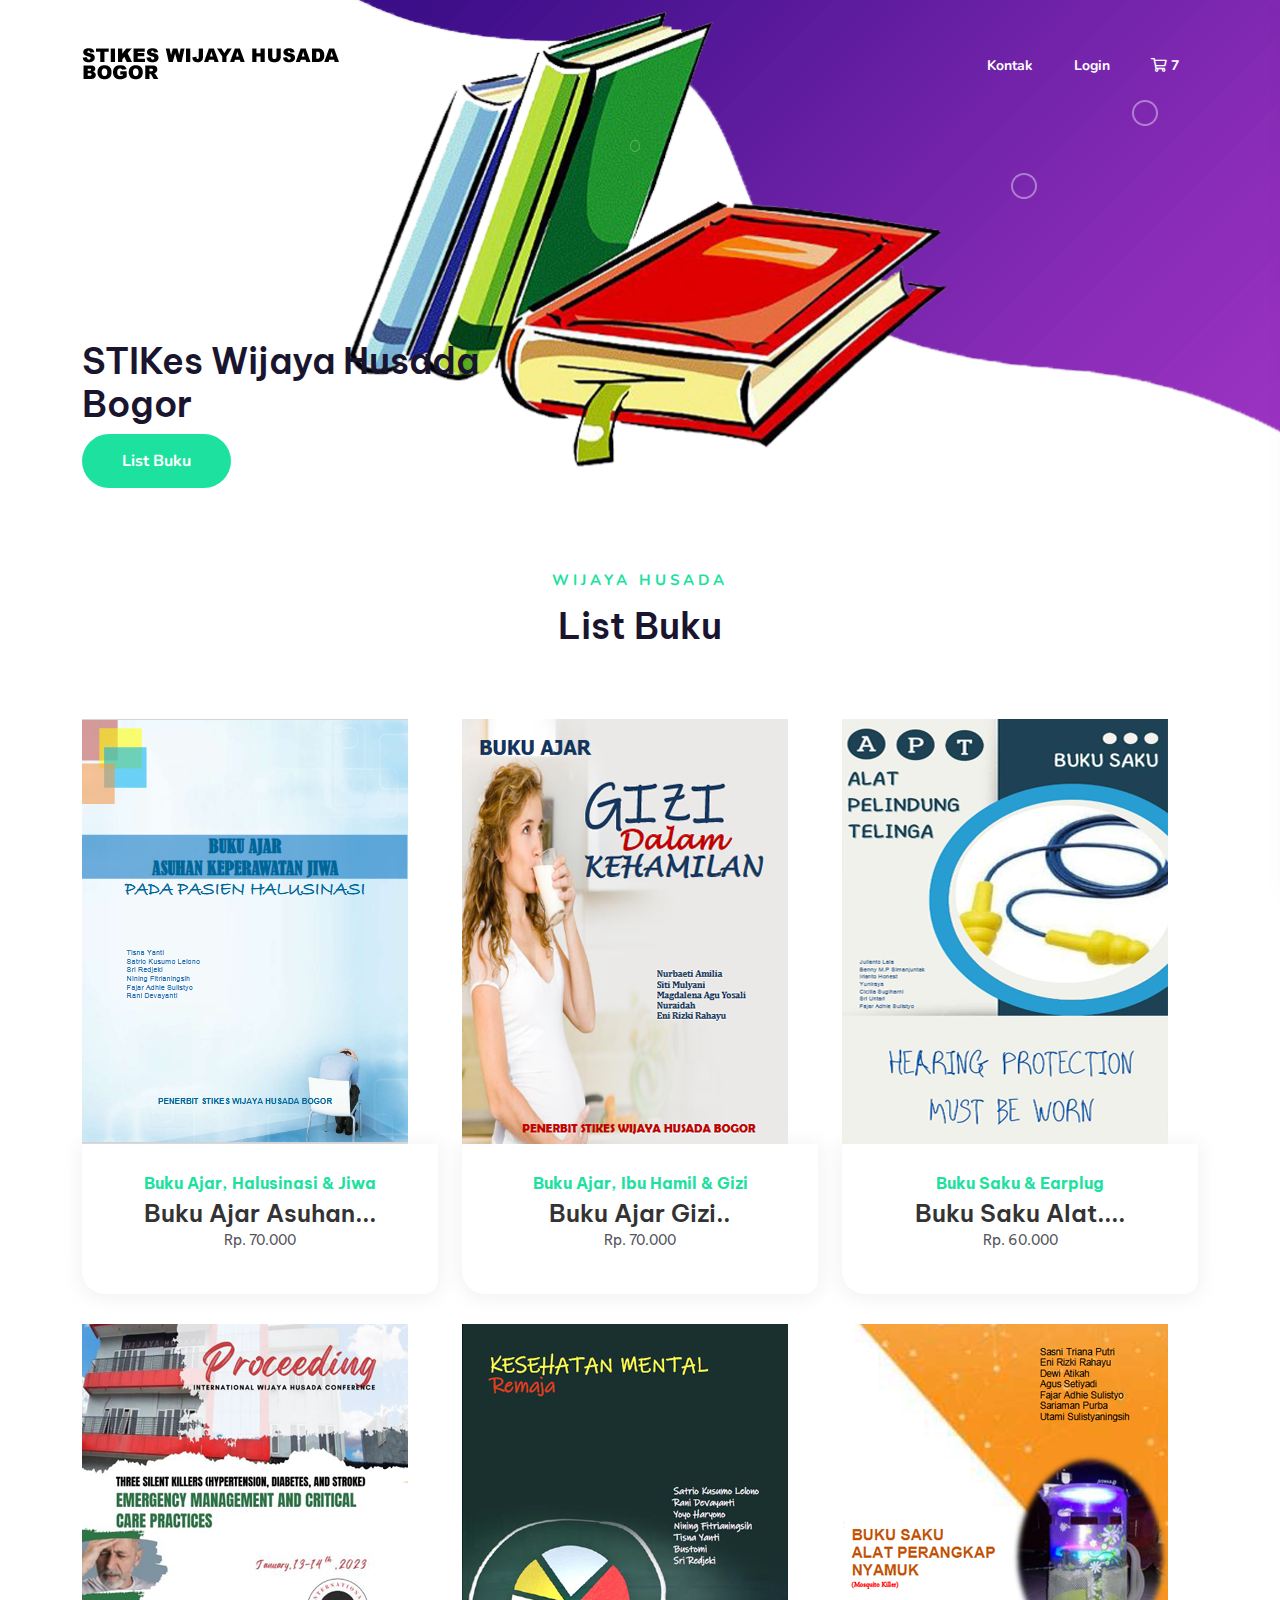
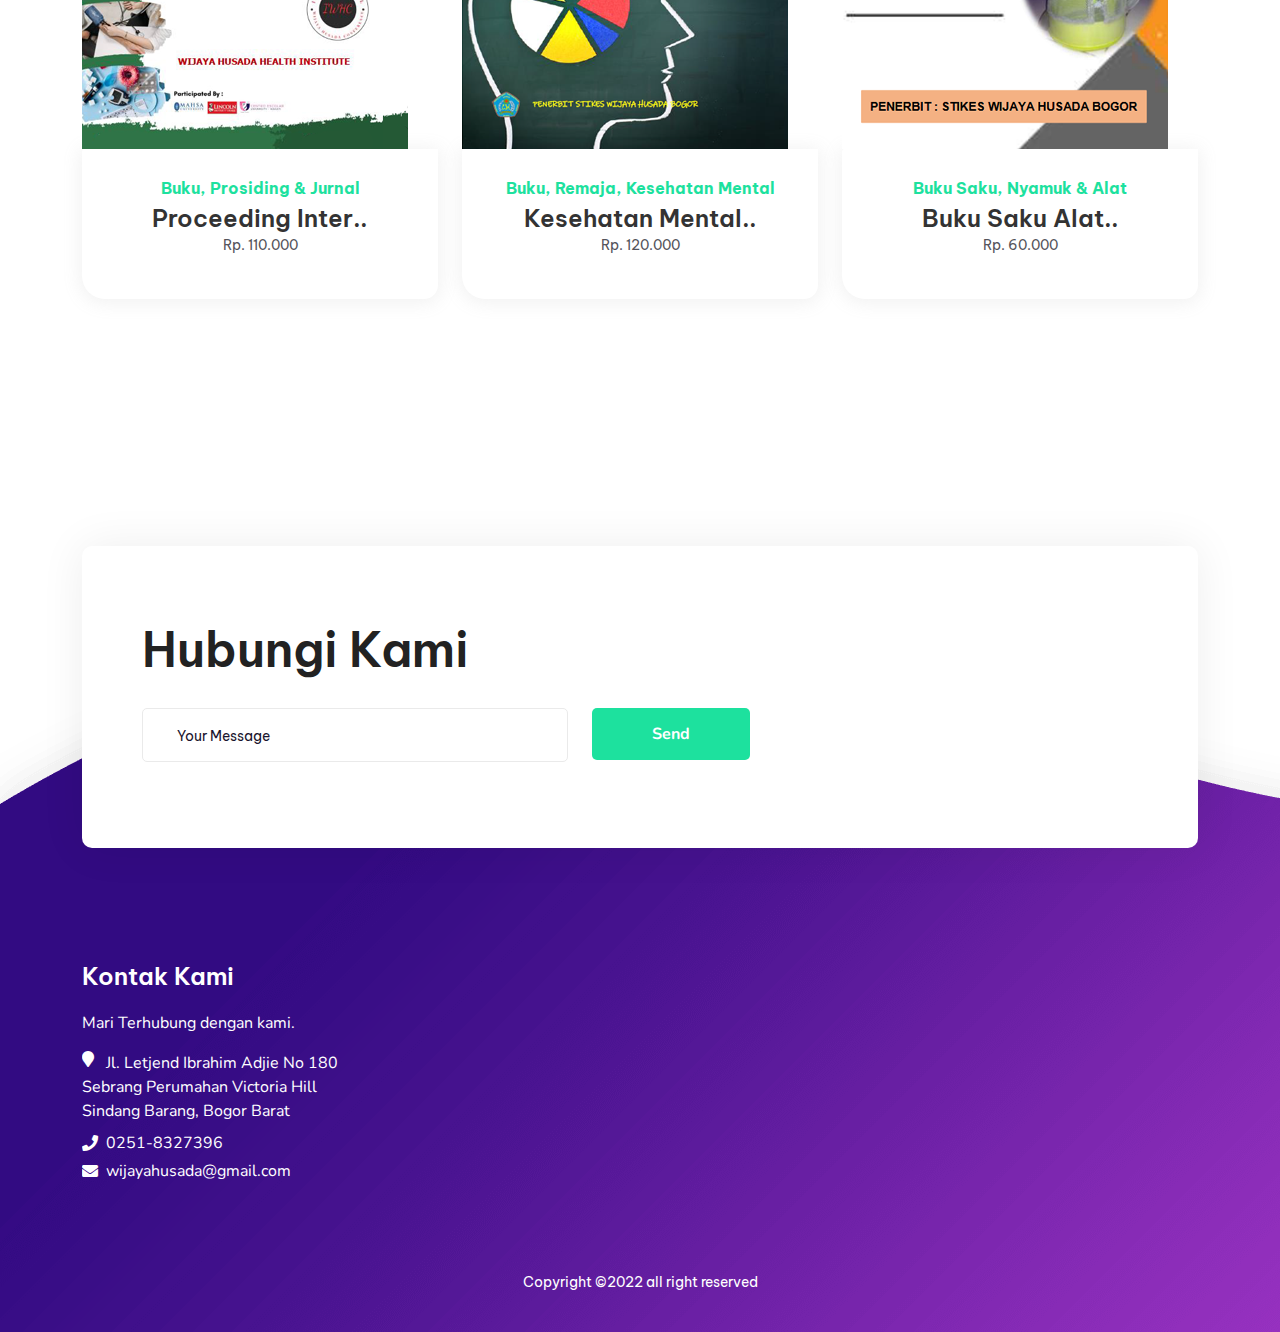
==== commit c078b676: "pagination dinamis" ====
--- a/index.html
+++ b/index.html
@@ -4,7 +4,7 @@
 <head>
     <meta charset="utf-8">
     <meta http-equiv="x-ua-compatible" content="ie=edge">
-    <title>Appcon - Software and App Landing Page HTML5 Template</title>
+    <title>STIKes Wijaya Husada - Bogor</title>
     <meta name="description" content="">
     <meta name="viewport" content="width=device-width, initial-scale=1">
 
@@ -23,6 +23,19 @@
     <link rel="stylesheet" href="css/default.css">
     <link rel="stylesheet" href="css/main.css">
     <link rel="stylesheet" href="css/responsive.css">
+
+    <link rel="stylesheet" href="buku/assets/css/preloader.css">
+    <link rel="stylesheet" href="buku/assets/css/bootstrap.min.css">
+    <link rel="stylesheet" href="buku/assets/css/slick.css">
+    <link rel="stylesheet" href="buku/assets/css/meanmenu.css">
+    <link rel="stylesheet" href="buku/assets/css/owl.carousel.min.css">
+    <link rel="stylesheet" href="buku/assets/css/animate.min.css">
+    <link rel="stylesheet" href="buku/assets/css/backToTop.css">
+    <link rel="stylesheet" href="buku/assets/css/jquery.fancybox.min.css">
+    <link rel="stylesheet" href="buku/assets/css/fontAwesome5Pro.css">
+    <link rel="stylesheet" href="buku/assets/css/elegantFont.css">
+    <link rel="stylesheet" href="buku/assets/css/default.css">
+    <link rel="stylesheet" href="buku/assets/css/style.css">
 </head>
 
 <body>
@@ -34,31 +47,40 @@
                 <div class="row">
                     <div class="col-xl-3 col-lg-2 d-flex align-items-center">
                         <div class="logo">
-                            <a class="logo-black" href="index.html"> <img src="img/logo/logoh.png" alt=""> </a>
-                            <a class="logo-white" href="index.html"> <img src="img/logo/logoh1.png" alt=""> </a>
+                            <a class="logo-black" href="index.html"> <img src="img/logo/logohh.png" alt=""> </a>
+                            <a class="logo-white" href="index.html"> <img src="img/logo/logohh1.png" alt=""> </a>
                         </div>
                     </div>
                     <div class="col-xl-8 col-lg-10 offset-xl-1">
-                        <div class="header-btn f-right pl-20 d-none d-lg-block">
-                            <a href="#blog" class="btn">ISBN</a>
-                        </div>
-                        <div class="main-menu f-right">
-                            <nav id="mobile-menu">
-                                <ul>
-                                    <li><a href="#home">Home</a></li>
-                                    <li><a href="#fea">Tentang</a></li>
-                                    <!-- <li><a href="#screen">Screenshots</a></li> -->
-                                    <!-- <li><a href="#review">Review</a></li> -->
-                                    <!-- <li><a href="#price">Price</a></li> -->
-                                    <!-- <li><a href="#blog">ISBN</a></li> -->
-                                </ul>
-                            </nav>
+                        <!-- <div class="header-btnn f-right pl-20 d-none d-lg-block">
+                            <a href="#blog" class="btnn">Index</a>
+                        </div> -->
+
+                        <div class="main-menuu f-right">
+
+                            <ul>
+                                <!-- <li><a href="#home">Home</a></li> -->
+                                <li><a href="#kontak">Kontak</a></li>
+                                <li><a href="buku/sign-in.html">Login</a></li>
+                                <!-- <nav id="mobile-menu"> -->
+                                <li>
+                                    <a href="javascript:void(0);" class="cart-toggle-btn keranjang">
+                                        <i class="far fa-shopping-cart"></i>
+                                        <span>7</span>
+                                    </a>
+                                </li>
+                                <!-- </nav> -->
+                            </ul>
+
                         </div>
                         <!-- menu -->
-                        <div class="mobile-menu"></div>
-                    </div>
-                </div>
-            </div>
+                    </div>
+                    <!-- <div class="mobile-menu">
+
+                    </div> -->
+                </div>
+            </div>
+        </div>
         </div>
     </header>
     <!-- header end -->
@@ -75,20 +97,20 @@
                 <div class="row">
                     <div class="col-xl-5 col-lg-5">
                         <div class="slider-text slider-content-space">
-                            <h2 class="wow fadeInLeft" data-wow-delay=".3s">International
-                                Standard Book
-                                Number.</h2>
-                            <a class="btn" href="#blog">ISBN</a>
-                            <!-- <a href="#" class="slider-video-btn"><i class="fas fa-play"></i></a> -->
-                        </div>
-                    </div>
-                    <div class="col-xl-4 offset-xl-1 col-lg-4 offst-lg-1">
+                            <h2 class="wow fadeInLeft" data-wow-delay=".3s">
+                                STIKes Wijaya Husada Bogor
+                            </h2>
+                            <a class="btnn" href="#blog">List Buku</a>
+                            <!-- <a href="#" class="slider-video-btnn"><i class="fas fa-play"></i></a> -->
+                        </div>
+                    </div>
+                    <!-- <div class="col-xl-4 offset-xl-1 col-lg-4 offst-lg-1">
                         <div class="slider-img position-relative d-none d-lg-block">
                             <img class="wow slideInRight" data-wow-delay=".5s" src="img/bg/bg1.png" alt="">
                             <img class="app-shape" src="img/shape/header-shape1.png" alt="">
                             <img class="app-shape-02" src="img/shape/header-shape2.png" alt="">
                         </div>
-                    </div>
+                    </div> -->
                 </div>
             </div>
         </section>
@@ -138,9 +160,9 @@
         </section> -->
         <!--features-area end -->
         <!-- experience-area start -->
-        <section id="fea" class="features-area pt-80 pb-120">
-            <div class="container">
-                <div class="row row-sm-100 mb-100">
+        <section id="fea" class="features-area pt-80 ">
+            <div class="container">
+                <!-- <div class="row row-sm-100 mb-100">
                     <div class="col-xl-5 col-lg-5">
                         <div class="features-img f-res mb-30">
                             <img src="img/chose/advert-bg.png" alt="">
@@ -165,18 +187,18 @@
                             </div>
                         </div>
                     </div>
-                </div>
-                <div class="row row-padding">
+                </div> -->
+                <!-- <div class="row row-padding">
                     <div class="col-xl-6 col-lg-6">
                         <div class="single-features-area-down">
                             <div class="section-titles mb-35">
-                                <span>our benefits</span>
-                                <h2>The Most Creative <br>Ideas For Our Clients</h2>
+                                <span>Wijaya Husada</span>
+                                <h2>Kata Pengantar</h2>
                                 <p>Lorem ipsum dolor sit amet, consectetur adipisicing elit, sed do eiusmod tempor
                                     incididunt ut labore et dolore magna aliqua. Ut enim ad minim veniam, quis nostrud
                                     exercitation.</p>
                                 <div class="mt-40">
-                                    <a class="btn features-btn" href="#blog">Read More</a>
+                                    <a class="btnn features-btnn" href="#blog">Read More</a>
                                 </div>
                             </div>
                         </div>
@@ -188,13 +210,13 @@
 
                     </div>
 
-                </div>
+                </div> -->
             </div>
         </section>
         <!-- services-area end -->
         <!-- product area start -->
         <!-- <div id="screen" class="sceenshot-area theme-bg position-relative pt-120 pb-120"> -->
-        <div id="blog" class="form-area pt-60">
+        <!-- <div id="blog" class="blog-area pt-120 pb-120">
             <div class="container">
                 <div class="row">
                     <div class="col-12">
@@ -212,7 +234,7 @@
                         <div class="blog-info text-center mb-30">
                             <div class="blog-body">
                                 <span>BUKU 1</span>
-                                <h3><a href="#">Choosing Wellness While...</a></h3>
+                                <h3><a href="book1.html">Choosing Wellness While...</a></h3>
                                 <p>December 23, 2019</p>
                             </div>
                         </div>
@@ -224,7 +246,7 @@
                         <div class="blog-info text-center mb-30">
                             <div class="blog-body">
                                 <span>BUKU 2</span>
-                                <h3><a href="#">Best Developer Tools...</a></h3>
+                                <h3><a href="book1.html">Best Developer Tools...</a></h3>
                                 <p>November 01, 2019</p>
                             </div>
                         </div>
@@ -236,7 +258,7 @@
                         <div class="blog-info text-center mb-30">
                             <div class="blog-body">
                                 <span>BUKU 3</span>
-                                <h3><a href="#">Trendy Design Studio...</a></h3>
+                                <h3><a href="book1.html">Trendy Design Studio...</a></h3>
                                 <p>September 15, 2019</p>
                             </div>
                         </div>
@@ -248,38 +270,38 @@
                         <div class="blog-info text-center mb-30">
                             <div class="blog-body">
                                 <span>BUKU4</span>
-                                <h3><a href="#">Trendy Design Studio...</a></h3>
+                                <h3><a href="book1.html">Trendy Design Studio...</a></h3>
                                 <p>September 15, 2019</p>
                             </div>
                         </div>
-                    </div>
-                    <!-- <div class="single-screenshot">
+                    </div> -->
+        <!-- <div class="single-screenshot">
                         <a class="popup-image" href="img/sceenshot/01.jpg">
                             <img src="img/sceenshot/01.jpg" alt="">
                         </a>
                     </div> -->
-                    <!-- <div class="single-screenshot">
+        <!-- <div class="single-screenshot">
                         <a class="popup-image" href="img/sceenshot/02.jpg">
                             <img src="img/sceenshot/02.jpg" alt="">
                         </a>
                     </div> -->
-                    <!-- <div class="single-screenshot">
+        <!-- <div class="single-screenshot">
                         <a class="popup-image" href="img/sceenshot/03.jpg">
                             <img src="img/sceenshot/03.jpg" alt="">
                         </a>
                     </div> -->
-                    <!-- <div class="single-screenshot">
+        <!-- <div class="single-screenshot">
                         <a class="popup-image" href="img/sceenshot/04.jpg">
                             <img src="img/sceenshot/04.jpg" alt="">
                         </a>
                     </div> -->
-                    <!-- <div class="single-screenshot">
+        <!-- <div class="single-screenshot">
                         <a class="popup-image" href="img/sceenshot/05.jpg">
                             <img src="img/sceenshot/05.jpg" alt="">
                         </a>
                     </div> -->
-                </div>
-            </div>
+        </div>
+        </div>
         </div>
         <!-- product area end -->
         <!-- testimonail area start -->
@@ -475,7 +497,7 @@
                                             </ul>
                                         </div>
                                         <div class="price-link mt-35">
-                                            <a class="btn btn-theme-border" href="#">Select plan</a>
+                                            <a class="btnn btnn-theme-border" href="#">Select plan</a>
                                         </div>
                                     </div>
                                 </div>
@@ -496,7 +518,7 @@
                                             </ul>
                                         </div>
                                         <div class="price-link mt-35">
-                                            <a class="btn btn-theme-border active" href="#">Select plan</a>
+                                            <a class="btnn btnn-theme-border active" href="#">Select plan</a>
                                         </div>
                                     </div>
                                 </div>
@@ -516,7 +538,7 @@
                                             </ul>
                                         </div>
                                         <div class="price-link mt-35">
-                                            <a class="btn btn-theme-border" href="#">Select plan</a>
+                                            <a class="btnn btnn-theme-border" href="#">Select plan</a>
                                         </div>
                                     </div>
                                 </div>
@@ -540,7 +562,7 @@
                                             </ul>
                                         </div>
                                         <div class="price-link mt-35">
-                                            <a class="btn btn-theme-border" href="#">Select plan</a>
+                                            <a class="btnn btnn-theme-border" href="#">Select plan</a>
                                         </div>
                                     </div>
                                 </div>
@@ -561,7 +583,7 @@
                                             </ul>
                                         </div>
                                         <div class="price-link mt-35">
-                                            <a class="btn btn-theme-border active" href="#">Select plan</a>
+                                            <a class="btnn btnn-theme-border active" href="#">Select plan</a>
                                         </div>
                                     </div>
                                 </div>
@@ -581,7 +603,7 @@
                                             </ul>
                                         </div>
                                         <div class="price-link mt-35">
-                                            <a class="btn btn-theme-border" href="#">Select plan</a>
+                                            <a class="btnn btnn-theme-border" href="#">Select plan</a>
                                         </div>
                                     </div>
                                 </div>
@@ -592,63 +614,27 @@
             </div>
         </section> -->
         <!-- blog area -->
-        <!-- <div id="blog" class="blog-area pt-120 pb-120">
+        <div id="blog" class="blog-area pb-120">
             <div class="container">
                 <div class="row">
                     <div class="col-xl-8 offset-xl-2 col-lg-8 offset-lg-2">
                         <div class="section-titles text-center mb-70">
-                            <span>Latest News</span>
-                            <h2>Recent News Update</h2>
-                        </div>
-                    </div>
-                </div>
-                <div class="row">
-                    <div class="col-xl-4 col-lg-4 col-md-6">
-                        <div class="single-blog">
-                            <div class="blog-img">
-                                <img src="img/blog/blog.jpg" alt="">
-                            </div>
-                            <div class="blog-info text-center mb-30">
-                                <div class="blog-body">
-                                    <span>Support & Motivation</span>
-                                    <h3><a href="#">Choosing Wellness While...</a></h3>
-                                    <p>December 23, 2019</p>
-                                </div>
-                            </div>
-                        </div>
-                    </div>
-                    <div class="col-xl-4 col-lg-4 col-md-6">
-                        <div class="single-blog">
-                            <div class="blog-img">
-                                <img src="img/blog/blog1.jpg" alt="">
-                            </div>
-                            <div class="blog-info text-center mb-30">
-                                <div class="blog-body">
-                                    <span>Support & Motivation</span>
-                                    <h3><a href="#">Best Developer Tools...</a></h3>
-                                    <p>November 01, 2019</p>
-                                </div>
-                            </div>
-                        </div>
-                    </div>
-                    <div class="col-xl-4 col-lg-4 col-md-6">
-                        <div class="single-blog">
-                            <div class="blog-img">
-                                <img src="img/blog/blog3.jpg" alt="">
-                            </div>
-                            <div class="blog-info text-center mb-30">
-                                <div class="blog-body">
-                                    <span>Support & Motivation</span>
-                                    <h3><a href="#">Trendy Design Studio...</a></h3>
-                                    <p>September 15, 2019</p>
-                                </div>
-                            </div>
-                        </div>
-                    </div>
-                </div>
-            </div>
-        </div> -->
-        <!-- <div class="form-area pt-60">
+                            <span>Wijaya Husada</span>
+                            <h2>List Buku</h2>
+                        </div>
+                    </div>
+                </div>
+                <div class="row content-book">
+
+                </div>
+            </div>
+        </div>
+        <div class="basic-pagination wow fadeInUp text-center" data-wow-delay=".2s">
+
+
+
+        </div>
+        <section id="kontak" class="form-area pt-60">
             <div class="container">
                 <div class="row">
                     <div class="col-xl-12">
@@ -656,7 +642,7 @@
                             <div class="row">
                                 <div class="col-xl-9">
                                     <div class="cta-area-title mb-30">
-                                        <h2>Subscribe now to get company news.</h2>
+                                        <h2>Hubungi Kami</h2>
                                     </div>
                                 </div>
                             </div>
@@ -664,10 +650,11 @@
                                 <form action="#">
                                     <div class="row">
                                         <div class="col-xl-5 col-lg-8">
-                                            <input type="email" placeholder="Enter your email">
+                                            <input type="text" placeholder="Your Message">
                                         </div>
                                         <div class="col-xl-2 col-lg-3">
-                                            <button type="submit" class="btn btn-form btn-form-2">Subscribe</button>
+                                            <a href="mailto:wijayahusada@gmail.com" type="submit"
+                                                class="btnn btnn-form btnn-form-2">Send</a>
                                         </div>
                                     </div>
 
@@ -677,14 +664,189 @@
                     </div>
                 </div>
             </div>
-        </div> -->
+        </section>
     </main>
+
+    <div class="cartmini__area">
+        <div class="cartmini__wrapper">
+            <div class="cartmini__title">
+                <h4>keranjang</h4>
+            </div>
+            <div class="cartmini__close">
+                <button type="button" class="cartmini__close-btn"><i class="fal fa-times"></i></button>
+            </div>
+            <div class="cartmini__widget">
+                <div class="cartmini__inner">
+                    <ul class="isi-keranjang">
+                        <li>
+                            <div class="cartmini__thumb">
+                                <a href="buku/gizidalamkehamilan.html">
+                                    <img src="buku/assets/img/product/sm/cart-2.jpg" alt="">
+                                </a>
+                            </div>
+                            <div class="cartmini__content">
+                                <h5><a href="buku/gizidalamkehamilan.html">Buku Ajar Gizi Dalam Kehamilan</a></h5>
+                                <div class="product-quantity mt-10 mb-10">
+                                    <span class="cart-minus">-</span>
+                                    <input class="cart-input" type="text" value="1" />
+                                    <span class="cart-plus">+</span>
+                                </div>
+                                <div class="product__sm-price-wrapper">
+                                    <span>1 <i class="fal fa-times"></i></span>
+                                    <span class="product__sm-price">Rp. 70.000</span>
+                                </div>
+                            </div>
+                            <a href="#" class="cartmini__del"><i class="fal fa-times"></i></a>
+                        </li>
+                        <li>
+                            <div class="cartmini__thumb">
+                                <a href="buku/asuhankepjiwa.html">
+                                    <img src="buku/assets/img/product/sm/cart-1.jpg" alt="">
+                                </a>
+                            </div>
+                            <div class="cartmini__content">
+                                <h5><a href="buku/asuhankepjiwa.html">Buku Ajar Asuhan Keperawatan Jiwa Pada Pasien
+                                        Halusinasi</a></h5>
+                                <div class="product-quantity mt-10 mb-10">
+                                    <span class="cart-minus">-</span>
+                                    <input class="cart-input" type="text" value="1" />
+                                    <span class="cart-plus">+</span>
+                                </div>
+                                <div class="product__sm-price-wrapper">
+                                    <span>1 <i class="fal fa-times"></i></span>
+                                    <span class="product__sm-price">Rp. 70.000</span>
+                                </div>
+                            </div>
+                            <a href="#" class="cartmini__del"><i class="fal fa-times"></i></a>
+                        </li>
+                        <li>
+                            <div class="cartmini__thumb">
+                                <a href="buku/perangkapnyamuk.html">
+                                    <img src="buku/assets/img/product/sm/cart-4.jpg" alt="">
+                                </a>
+                            </div>
+                            <div class="cartmini__content">
+                                <h5><a href="buku/perangkapnyamuk.html">Buku Saku Alat Perangkap Nyamuk (Mosquito
+                                        Killer)</a>
+                                </h5>
+                                <div class="product-quantity mt-10 mb-10">
+                                    <span class="cart-minus">-</span>
+                                    <input class="cart-input" type="text" value="1" />
+                                    <span class="cart-plus">+</span>
+                                </div>
+                                <div class="product__sm-price-wrapper">
+                                    <span>1 <i class="fal fa-times"></i></span>
+                                    <span class="product__sm-price">Rp. 60.000</span>
+                                </div>
+                            </div>
+                            <a href="#" class="cartmini__del"><i class="fal fa-times"></i></a>
+                        </li>
+                        <li>
+                            <div class="cartmini__thumb">
+                                <a href="buku/pelindungtelinga.html">
+                                    <img src="buku/assets/img/product/sm/cart-3.jpg" alt="">
+                                </a>
+                            </div>
+                            <div class="cartmini__content">
+                                <h5><a href="buku/pelindungtelinga.html">Buku Saku Alat Pelindung Telinga</a></h5>
+                                <div class="product-quantity mt-10 mb-10">
+                                    <span class="cart-minus">-</span>
+                                    <input class="cart-input" type="text" value="1" />
+                                    <span class="cart-plus">+</span>
+                                </div>
+                                <div class="product__sm-price-wrapper">
+                                    <span>1 <i class="fal fa-times"></i></span>
+                                    <span class="product__sm-price">Rp. 60.000</span>
+                                </div>
+                            </div>
+
+                            <a href="#" class="cartmini__del"><i class="fal fa-times"></i></a>
+                        </li>
+                        <li>
+                            <div class="cartmini__thumb">
+                                <a href="buku/proceeding.html">
+                                    <img src="buku/assets/img/product/sm/cart-5.jpg" alt="">
+                                </a>
+                            </div>
+                            <div class="cartmini__content">
+                                <h5><a href="buku/proceeding.html">Proceeding International Wijaya Husada
+                                        Conference</a></h5>
+                                <div class="product-quantity mt-10 mb-10">
+                                    <span class="cart-minus">-</span>
+                                    <input class="cart-input" type="text" value="1" />
+                                    <span class="cart-plus">+</span>
+                                </div>
+                                <div class="product__sm-price-wrapper">
+                                    <span>1 <i class="fal fa-times"></i></span>
+                                    <span class="product__sm-price">Rp. 110.000</span>
+                                </div>
+                            </div>
+                            <a href="#" class="cartmini__del"><i class="fal fa-times"></i></a>
+                        </li>
+
+                        <li>
+                            <div class="cartmini__thumb">
+                                <a href="buku/kesehatanm.html">
+                                    <img src="buku/assets/img/product/sm/cart-6.jpg" alt="">
+                                </a>
+                            </div>
+                            <div class="cartmini__content">
+                                <h5><a href="buku/kesehatanm.html">Kesehatan Mental Remaja</a></h5>
+                                <div class="product-quantity mt-10 mb-10">
+                                    <span class="cart-minus">-</span>
+                                    <input class="cart-input" type="text" value="1" />
+                                    <span class="cart-plus">+</span>
+                                </div>
+                                <div class="product__sm-price-wrapper">
+                                    <span>1 <i class="fal fa-times"></i></span>
+                                    <span class="product__sm-price">Rp. 120.000</span>
+                                </div>
+                            </div>
+                            <a href="#" class="cartmini__del"><i class="fal fa-times"></i></a>
+                        </li>
+                        <li>
+                            <div class="cartmini__thumb">
+                                <a href="buku/bukuasu.html">
+                                    <img src="buku/assets/img/product/sm/cart-7.jpg" alt="">
+                                </a>
+                            </div>
+                            <div class="cartmini__content">
+                                <h5><a href="buku/bukuasu.html">Buku Ajar Asuhan Keperawatan Stroke</a></h5>
+                                <div class="product-quantity mt-10 mb-10">
+                                    <span class="cart-minus">-</span>
+                                    <input class="cart-input" type="text" value="1" />
+                                    <span class="cart-plus">+</span>
+                                </div>
+                                <div class="product__sm-price-wrapper">
+                                    <span>1 <i class="fal fa-times"></i></span>
+                                    <span class="product__sm-price">Rp. 120.000</span>
+                                </div>
+                            </div>
+                            <a href="#" class="cartmini__del"><i class="fal fa-times"></i></a>
+                        </li>
+                    </ul>
+                </div>
+                <div class="cartmini__checkout">
+                    <div class="cartmini__checkout-title mb-30">
+                        <h4>Subtotal:</h4>
+                        <span>Rp. 610.000</span>
+                    </div>
+                    <div class="cartmini__checkout-btn">
+                        <a href="buku/pricing.html" class="m-btn m-btn-border mb-10 w-100"> <span></span>
+                            checkout</a>
+                        <!-- <a href="#" class="m-btn m-btn-3 w-100"> <span></span> checkout</a> -->
+                    </div>
+                </div>
+            </div>
+        </div>
+    </div>
+    <div class="body-overlay"></div>
 
     <!-- footer -->
     <footer class="footer-area" data-background="img/bg/footer.png">
         <div class="container">
             <div class="row">
-                <div class="col-xl-3 col-lg-3 col-md-4 col-6 col-sm-4">
+                <!-- <div class="col-xl-3 col-lg-3 col-md-4 col-6 col-sm-4">
                     <div class="footer-widget mb-30">
                         <h3>Sitemap</h3>
                         <ul>
@@ -694,8 +856,8 @@
                             <li><a href="#">Works</a></li>
                         </ul>
                     </div>
-                </div>
-                <div class="col-xl-3 col-lg-3 col-md-4 col-6 col-sm-4">
+                </div> -->
+                <!-- <div class="col-xl-3 col-lg-3 col-md-4 col-6 col-sm-4">
                     <div class="footer-widget mb-30">
                         <h3>Useful Links</h3>
                         <ul>
@@ -716,17 +878,18 @@
                             <li><a href="#">Works</a></li>
                         </ul>
                     </div>
-                </div>
+                </div> -->
                 <div class="col-xl-3 col-lg-3 col-md-12">
                     <div class="footer-widget footer-top-b mb-30">
-                        <h3>Get in touch</h3>
-                        <address>Ansectetur adipisicing elit, sed do eiusmod tempor incididunt.</address>
+                        <h3>Kontak Kami</h3>
+                        <address>Mari Terhubung dengan kami.</address>
                         <ul class="footer-address">
-                            <li><i class="fas fa-map-marker"></i> <span>Mirpur Rd, Dhaka D22 CR2</span> </li>
-                            <li><i class="fas fa-phone"></i> <span>+22 3254 345 423</span> </li>
+                            <li><i class="fas fa-map-marker"></i> Jl. Letjend Ibrahim Adjie No 180
+                                Sebrang Perumahan Victoria Hill
+                                Sindang Barang, Bogor Barat </li>
+                            <li><i class="fas fa-phone"></i> <span>0251-8327396</span> </li>
                             <li><i class="fas fa-envelope"></i> <span><a
-                                        href="https://themepure.net/cdn-cgi/l/email-protection" class="__cf_email__"
-                                        data-cfemail="88ebe7e6fce9ebfcc8e9f8f8ebe7e6a6ebe7e5">[email&#160;protected]</a></span>
+                                        href="mailto:wijayahusada@gmail.com">wijayahusada@gmail.com</a></span>
                             </li>
                         </ul>
                     </div>
@@ -735,7 +898,7 @@
             <div class="row">
                 <div class="col-12">
                     <div class="copyright text-center mt-60">
-                        <p>Copyright ©2019 all right reserved</p>
+                        <p>Copyright ©2022 all right reserved</p>
                     </div>
                 </div>
             </div>
@@ -760,6 +923,22 @@
     <script src="js/jquery.magnific-popup.min.js"></script>
     <script src="js/plugins.js"></script>
     <script src="js/main.js"></script>
+
+    <script src="buku/assets/js/vendor/jquery-3.5.1.min.js"></script>
+    <script src="buku/assets/js/vendor/waypoints.min.js"></script>
+    <script src="buku/assets/js/bootstrap.bundle.min.js"></script>
+    <script src="buku/assets/js/jquery.meanmenu.js"></script>
+    <script src="buku/assets/js/slick.min.js"></script>
+    <script src="buku/assets/js/jquery.fancybox.min.js"></script>
+    <script src="buku/assets/js/isotope.pkgd.min.js"></script>
+    <script src="buku/assets/js/parallax.min.js"></script>
+    <script src="buku/assets/js/owl.carousel.min.js"></script>
+    <script src="buku/assets/js/backToTop.js"></script>
+    <script src="buku/assets/js/jquery.counterup.min.js"></script>
+    <script src="buku/assets/js/ajax-form.js"></script>
+    <script src="buku/assets/js/wow.min.js"></script>
+    <script src="buku/assets/js/imagesloaded.pkgd.min.js"></script>
+    <script src="buku/assets/js/main.js"></script>
 </body>
 
 </html>--- a/css/main.css
+++ b/css/main.css
@@ -1,3641 +1,3635 @@
-/*-
-  Theme Name: Appcon - Software and App Landing Page HTML5 Template-
-  Author: basictheme-
-  Description: Software and App Landing Page HTML5 Template-
-  Version: 1.0-
-*/-
--
-/* CSS Index-
-------------------------------------
-1. Theme default css-
-2. header-
-3. slider-
-4. service-
-5. feature-
-6. newsletter-
-7. price-
-8. blog-
-*/-
--
--
--
-/* 1. Theme default css */-
-@import url('https://fonts.googleapis.com/css?family=Josefin+Sans:300,400,400i,600,600i,700|Nunito:300,500,400,600,700,800|Poppins:300,400,600,700&amp;display=swap');-
--
--
-body {-
-	font-family: 'Nunito', sans-serif;-
-	font-weight: normal;-
-	font-style: normal;-
-}-
--
-.img {-
-	max-width: 100%;-
-	transition: all 0.3s ease-out 0s;-
-}-
-button{-
-	cursor: pointer;-
-}-
-.f-left {-
-	float: left-
-}-
--
-.f-right {-
-	float: right-
-}-
--
-.fix {-
-	overflow: hidden-
-}-
--
-a,-
-.button {-
-	-webkit-transition: all 0.3s ease-out 0s;-
-	-moz-transition: all 0.3s ease-out 0s;-
-	-ms-transition: all 0.3s ease-out 0s;-
-	-o-transition: all 0.3s ease-out 0s;-
-	transition: all 0.3s ease-out 0s;-
-}-
--
-a:focus,-
-.button:focus {-
-	text-decoration: none;-
-	outline: none;-
-}-
--
-a:focus,-
-a:hover,-
-.portfolio-cat a:hover,-
-.footer -menu li a:hover {-
-	color: #2B96CC;-
-	text-decoration: none;-
-}-
--
-a,-
-button {-
-	color: #1696e7;-
-	outline: medium none;-
-}-
--
-button:focus,-
-input:focus,-
-input:focus,-
-textarea,-
-textarea:focus {-
-	outline: 0-
-}-
--
-.uppercase {-
-	text-transform: uppercase;-
-}-
--
-.capitalize {-
-	text-transform: capitalize;-
-}-
--
-h1,-
-h2,-
-h3,-
-h4,-
-h5,-
-h6 {-
-	font-family: 'Josefin Sans', sans-serif;-
-	font-weight: normal;-
-	color: #222222;-
-	margin-top: 0px;-
-	font-style: normal;-
-	font-weight: 600;-
-	text-transform: normal;-
-	line-height: 1.4;-
-}-
--
-h1 a,-
-h2 a,-
-h3 a,-
-h4 a,-
-h5 a,-
-h6 a {-
-	color: inherit;-
-}-
--
-h1 {-
-	font-size: 40px;-
-	font-weight: 500;-
-}-
--
-h2 {-
-	font-size: 48px;-
-}-
--
-h3 {-
-	font-size: 28px;-
-}-
--
-h4 {-
-	font-size: 22px;-
-}-
--
-h5 {-
-	font-size: 18px;-
-}-
--
-h6 {-
-	font-size: 16px;-
-}-
--
-ul {-
-	margin: 0px;-
-	padding: 0px;-
-}-
--
-li {-
-	list-style: none-
-}-
--
-p {-
-	font-size: 16px;-
-	font-weight: 400;-
-	line-height: 1.6;-
-	color: #555555;-
-	margin-bottom: 15px;-
-	font-family: 'Nunito', sans-serif;-
-}-
--
--
-hr {-
-	border-bottom: 1px solid #eceff8;-
-	border-top: 0 none;-
-	margin: 30px 0;-
-	padding: 0;-
-}-
--
-label {-
-	color: #7e7e7e;-
-	cursor: pointer;-
-	font-size: 14px;-
-	font-weight: 400;-
-}-
--
-*::-moz-selection {-
-	background: #d6b161;-
-	color: #fff;-
-	text-shadow: none;-
-}-
--
-::-moz-selection {-
-	background: #444;-
-	color: #fff;-
-	text-shadow: none;-
-}-
--
-::selection {-
-	background: #444;-
-	color: #fff;-
-	text-shadow: none;-
-}-
--
-*::-moz-placeholder {-
-	color: #555555;-
-	font-size: 14px;-
-	opacity: 1;-
-}-
--
-*::placeholder {-
-	color: #555555;-
-	font-size: 14px;-
-	opacity: 1;-
-}-
--
-.theme-overlay {-
-	position: relative-
-}-
--
-.theme-overlay::before {-
-	background: #1696e7 none repeat scroll 0 0;-
-	content: "";-
-	height: 100%;-
-	left: 0;-
-	opacity: 0.6;-
-	position: absolute;-
-	top: 0;-
-	width: 100%;-
-}-
--
-.white-header .main-menu nav>ul>li:hover>a,-
-.main-menu nav>ul>li.active>a {-
-	color: #3484a9;-
-}-
--
-/* button style */-
--
-.btn {-
-	-moz-user-select: none;-
-	background: #1de19e;-
-	border: medium none;-
-	border-radius: 30px;-
-	color: #fff;-
-	display: inline-block;-
-	font-size: 16px;-
-	font-weight: 700;-
-	margin-bottom: 0;-
-	padding: 15px 40px;-
-	text-align: center;-
-	touch-action: manipulation;-
-	transition: all 0.3s ease 0s;-
-	vertical-align: middle;-
-	white-space: nowrap;-
-	font-family: 'Nunito', sans-serif;-
-	text-transform: capitalize;-
-}-
--
--
-.a.slider-video-btn>i {-
-	color: #0c58b7;-
-	font-size: 16px;-
-}-
--
-.btn:hover {-
-	background: #ef8829;-
-	color: #fff;-
-}-
-.btn.slider-btn {-
-	background: transparent;-
-	border: 1px solid #fff;-
-}-
-.btn.slider-btn:hover {-
-	border-color: #ef8829;-
-	background: #ef8829;-
-}-
-.btn-border {-
-	background: transparent;-
-	border: 2px solid #926bfa;-
-	color: #fff;-
-}-
--
-.header-button a.btn {-
-	background: none;-
-	color: #525470;-
-	border: 2px solid #dff1d8;-
-	transition: .3s;-
-	padding: 19px 40px;-
-	font-size: 13px;-
-}-
--
-.header-button a.btn:hover {-
-	background: #86ba09;-
-	color: #fff;-
-	border-color: #86ba09;-
-}-
--
-.activ-testimonai .testimonial-img img {-
-	display: block;-
-	width: auto;-
-	border-radius: 50%;-
-}-
--
-/* scrollUp */-
-#scrollUp {-
-	background: #1DE19E;-
-	height: 60px;-
-	width: 60px;-
-	right: 50px;-
-	bottom: 77px;-
-	color: #fff;-
-	font-size: 20px;-
-	text-align: center;-
-	border-radius: 50%;-
-	font-size: 20px;-
-	line-height: 58px;-
-}-
--
-#scrollUp:hover {-
-	background: #444;-
-}-
--
-/* header */-
--
-/* 2. header */-
-.logo-white{display: none;}-
-.transparent-header {-
-	position: absolute;-
-	left: 0;-
-	right: 0;-
-	z-index: 1;-
-}-
--
-.main-menu ul li a {-
-	color: #ffffff;-
-	font-weight: 700;-
-	font-size: 14px;-
-	padding: 18px 0;-
-	display: list-item;-
-	line-height: 1;-
-	font-family: Nunito;-
-}-
-.main-menu ul li {-
-	display: inline-block;-
-	margin: 0px 19px;-
-	position: relative;-
-}-
--
-.header-btn a {-
-	background-color: #6f33a8;-
-	padding: 14px 40px;-
-	border-radius: 0;-
-	font-size: 14px;-
-	letter-spacing: 0;-
-	font-weight: 700;-
-	color: #fff;-
-	font-family: Nunito;-
-	text-transform: capitalize;-
-	display: inline-block;-
-}-
--
-.header-btn.header-btn-2 a {-
-	background-color: #0d4cc8;-
-	border-radius: 30px;-
-	font-size: 14px;-
-	font-weight: 700;-
-}-
--
-.main-menu ul li ul.submenu {-
-	position: absolute;-
-	background: #fff;-
-	width: 230px;-
-	top: 110%;-
-	padding: 30px;-
-	transition: .3s;-
-	-webkit-transition: .3s;-
-	-moz-transition: .3s;-
-	-ms-transition: .3s;-
-	-o-transition: .3s;-
-	opacity: 0;-
-	visibility: hidden;-
-	box-shadow: 0 0 10px 3px rgba(0, 0, 0, 0.05);-
-}-
--
-.main-menu ul li:hover>ul.submenu {-
-	opacity: 1;-
-	visibility: visible;-
-	top: 100%;-
-}-
--
-.main-menu ul li ul.submenu li {-
-	margin: 0;-
-	display: block;-
-	margin-bottom: 20px;-
-}-
--
-.main-menu ul li ul.submenu li:hover>a {-
-	color: #ff63a3;-
-}-
--
-.main-menu ul li ul.submenu li:last-child {-
-	margin-bottom: 0;-
-}-
--
-.main-menu ul li ul.submenu li a {-
-	padding: 0;-
-	color: #90909a;-
-	font-weight: 500;-
-	font-size: 16px;-
-}-
--
-.main-menu ul li ul.submenu li ul.submenu {-
-	left: 100%;-
-	top: 0;-
-}-
--
-.header-btn a:hover {-
-	background: #ff63a3;-
-	color: #fff;-
-}-
--
-.sticky-bar {-
-	position: fixed;-
-	background: #fff;-
-	padding-top: 10px;-
-	padding-bottom: 10px;-
-	z-index: 9999;-
-	-webkit-animation: 300ms ease-in-out 0s normal none 1 running fadeInDown;-
-	animation: 300ms ease-in-out 0s normal none 1 running fadeInDown;-
-	transition: .3s;-
-	box-shadow: 0 10px 15px rgba(25, 25, 25, 0.1);-
-	-webkit-box-shadow: 0 10px 15px rgba(25, 25, 25, 0.1);-
-	-webkit-transition: .3s;-
-	-moz-transition: .3s;-
-	-ms-transition: .3s;-
-	-o-transition: .3s;-
-}-
-.header-white.sticky-bar{-
-	background: #0F39B7;-
-}-
-.header-1.sticky-bar .main-menu ul li a {-
-	color: #222;-
-}-
--
-/* 3. slider */-
-.slider-height {-
-	background-repeat: no-repeat;-
-	background-position: top right;-
-}-
--
-.slider-height-2 {-
-	background-repeat: no-repeat;-
-	background-size: cover;-
-	min-height: 953px;-
-}-
--
-.shap-c {-
-	position: relative;-
-}-
--
-img.shap-1 {-
-	position: absolute;-
-	top: 140px;-
-	width: 10px;-
-	height: 12px;-
-	right: 50%;-
-	opacity: 0.3;-
-}-
--
-.shap-2 {-
-	position: absolute;-
-	right: 122px;-
-	top: 100px;-
-	opacity: .4;-
-}-
--
-.shap-3 {-
-	position: absolute;-
-	right: 0;-
-	transform: translateY(100%);-
-	left: 79%;-
-	top: 147px;-
-	opacity: .4;-
-}-
--
-.slider-img-2 {-
-	margin-top: 286px;-
-	margin-left: 26px;-
-}-
-.slider-content-space {-
-	padding-top: 340px;-
-}-
--
-.slider-text-3.slider-content-space {-
-	padding-top: 310px;-
-}-
--
-.slider-content-space4 {-
-	padding-top: 189px;-
-	margin: 0 233px;-
-}-
--
-.slider-content-space5 {-
-	padding-top: 289px;-
-	margin: 0 0px;-
-}-
--
-.slider-img {-
-	margin-top: 197px;-
-	margin-left: 78px;-
-}-
-.slider-text.slider-text-2 h2 {-
-	font-weight: 900;-
-	font-size: 60px;-
-	margin-bottom: 17px;-
-	line-height: 1.4;-
-	font-family: 'Nunito', sans-serif;-
-}-
--
--
-a.slider-video-btn {-
-	width: 60px;-
-	height: 60px;-
-	display: inline-block;-
-	background: #f4f9ff;-
-	text-align: center;-
-	line-height: 60px;-
-	border-radius: 50%;-
-	color: #0c58b7;-
-}-
--
-a.slider-video-btn:hover {-
-	background: gold;-
-	color: #fff;-
-}-
--
-.slider-text a {-
-	margin-right: 8px;-
-}-
--
-.slider-text.slider-text-2 a {-
-	margin-right: 8px;-
-	letter-spacing: 2px;-
-	text-transform: uppercase;-
-	font-size: 12px;-
-}-
--
-.slider-btn a {-
-	margin-right: 15px;-
-}-
--
-.shape {-
-	position: absolute;-
-}-
--
-.shape-01 {-
-	top: 19%;-
-	left: 8%;-
-}-
--
-.shpae-wrapper-2 .shape-01 {-
-	top: 15%;-
-	left: 0%;-
-}-
--
-.shpae-wrapper-2 .shape-02 {-
-	bottom: 50%;-
-	left: 84%;-
-}-
--
-.shape-02 {-
-	bottom: 21%;-
-	left: 47%;-
-}-
--
-.shape-02.index-2 {-
-	bottom: 29%;-
-	left: 47%;-
-}-
--
-.shpae-wrapper-6 .shape-02 {-
-	bottom: 87%;-
-	left: 72%;-
-	z-index: -1;-
-}-
--
-.shpae-wrapper-6 .shape-01 {-
-	top: -8%;-
-	left: -1%;-
-}-
--
-.shpae-wrapper-6 .shape.shape-03 {-
-	right: 176px;-
-	top: 183px;-
-}-
--
-.app-shape {-
-	position: absolute;-
-	top: 49%;-
-	left: -13%;-
-}-
--
-.app-shape-02 {-
-	position: absolute;-
-	bottom: 52%;-
-	right: -48%;-
-}-
--
-.slider-img-3 img {-
-	position: absolute;-
-	top: 61px;-
-	left: -69px;-
-}-
--
--
-/* 4. service */-
-.service-text h3 {-
-	font-size: 24px;-
-	color: #333333;-
-	font-weight: 600;-
-	margin-bottom: 14px;-
-}-
--
-.servie-icon {-
-	margin-bottom: 16px;-
-}-
--
-.service-text.service-text-2 p {-
-	line-height: 1.6;-
-}-
--
-.service-text {-
-	margin: 0 25px;-
-}-
--
-.service-area-2 {-
-	background-size: cover;-
-	background-position: bottom;-
-	background-repeat: no-repeat;-
-}-
--
-.Custotmers-area.service-area-2 {-
-	margin-bottom: 0px;-
-}-
--
-.service-titles-heading-2 h2 {-
-	color: #222 !important;-
-}-
--
-.section-titles.service-titles-heading-2 {-
--
-}-
--
-.testimonail-body-2 {-
-	margin-top: -496px;-
-}-
--
-.test-shape-area{background: #F4F9FF;}-
--
-/* 5. feature */-
-.single-features-area {-
-	margin-left: 146px;-
-}-
-.single-service-right {-
-	padding-top: 195px;-
-	margin-left: 136px;-
-}-
-.section-titles>span {-
-	font-weight: 700;-
-	font-size: 15px;-
-	color: #1de19e;-
-	font-family: 'Nunito', sans-serif;-
-	margin-bottom: 7px;-
-	display: inline-block;-
-	letter-spacing: 4px;-
-	text-transform: uppercase;-
-}-
--
-.section-titles>span {-
-	margin-bottom: 13px;-
-}-
-.features-text ul {-
-	margin: 0;-
-	padding: 0;-
-}-
--
-.features-text ul li {-
-	position: relative;-
--
-}-
--
-.features-text ul li {-
-	margin-bottom: 35px;-
-	color: #7d859f;-
-	display: block;-
-	padding-left: 55px;-
-	font-size: 18px;-
-	color: #333333;-
-	font-weight: 700;-
-}-
--
-.features-text ul li::before {-
-	color: #fff;-
-	font-size: 15px;-
-	left: 0px;-
-	position: absolute;-
-	top: 2%;-
-	transition: all 0.75s ease 0s;-
-	font-family: "Font Awesome 5 Pro";-
-	content: "\f00c";-
-	display: inline-block;-
-	font-weight: 700;-
-	line-height: 29px;-
-	width: 30px;-
-	height: 30px;-
--
-	text-align: center;-
-	border-radius: 5px;-
-}-
--
-.col-xl-7 .features-text ul li:nth-child(1)::before {-
-	background: #f3c203;-
-}-
--
-.col-xl-7 .features-text ul li:nth-child(2)::before {-
-	background: #00d362;-
-}-
--
-.col-xl-7 .features-text ul li:nth-child(3)::before {-
-	background: #886cff;-
-}-
--
-/* 6. newsletter */-
-.section-titles.service-titles-heading {-
-	overflow: hidden;-
-}-
--
--
-.service-area {-
-	background-size: cover;-
-	background-position: center top;-
-	background-repeat: no-repeat;-
-}-
-.testimonail-body {-
-	background-color: rgb(255, 255, 255);-
-	box-shadow: 0px 0px 46px 0px rgba(0, 0, 0, 0.07);-
-	padding: 44px;-
-	margin-bottom: 50px;-
-}-
-.testimoinal-img {-
-	float: left;-
-	overflow: hidden;-
-	margin-right: 18px;-
-	display: inline-block;-
-}-
--
-.autor-mata i {-
-	font-size: 25px;-
-	position: absolute;-
-	right: 0;-
-	top: 21px;-
-	color: #1de19e;-
-}-
--
-.autor-mata {-
-	position: relative;-
-}-
--
-.autor-mata {-
-	padding-top: 7px;-
-}-
--
-.autor-mata h3 {-
-	margin: 0;-
-	font-size: 24px;-
-	color: #333333;-
-}-
--
-.autor-mata span {-
-	font-size: 16px;-
-	color: #555555;-
-	font-weight: 600;-
-	display: inline-block;-
-}-
-.slider-text-3.slider-content-space h2 {-
-	margin-bottom: 32px;-
-}-
-.get-app {-
-	margin-top: 40px;-
-}-
-.get-app a {-
-	display: inline-block;-
-	line-height: 1;-
-	padding: 16px 28px;-
-	border: 1px solid #ebebeb;-
-	margin-right: 20px;-
-	height: 85px;-
-	width: 209px;-
-	border-radius: 5px;-
-}-
--
-.get-app a i {-
-	float: left;-
-	font-size: 40px;-
-	top: 1px;-
-	position: relative;-
-	transition: .3s;-
-	-webkit-transition: .3s;-
-	-moz-transition: .3s;-
-	-ms-transition: .3s;-
-	-o-transition: .3s;-
-	color: #777b92;-
-}-
-.get-app a:hover {-
-	background-color: #1de19e;-
-	color: #fff;-
-	border-color: #1de19e;-
-}-
--
-.get-app a:hover i {-
-	color: #fff;-
-}-
--
-.get-app a:hover p>span {-
-	color: #fff;-
-}-
--
-.get-app a:hover p {-
-	color: #fff;-
-}-
--
--
-.footer-app-btn img {-
-	float: left;-
-}-
--
-.get-app a p {-
-	display: inline-block;-
-	margin: 0;-
-	line-height: 1.4;-
-	float: left;-
-	text-align: left;-
-	transition: .3s;-
-	-webkit-transition: .3s;-
-	-moz-transition: .3s;-
-	-ms-transition: .3s;-
-	-o-transition: .3s;-
-	padding-left: 12px;-
-	color: #777b92;-
-	font-size: 14px;-
-	padding: 3px 11px;-
-	font-weight: 600;-
-}-
--
-.get-app a p > span {-
-	color: #777b92;-
-	font-size: 18px;-
-	font-weight: 600;-
-	display: inline-block;-
-	transition: .3s;-
-}-
-/* 7. price */-
-ul.price-nav {-
-	display: inline-block;-
-	background: #fefdfe;-
--
-}-
--
-ul.price-nav li {-
-	display: inline-block;-
-}-
--
-.price-header h4 {-
-	font-weight: 400;-
-	text-transform: capitalize;-
-	font-size: 18px;-
-}-
--
-ul.price-nav li a {-
-	padding: 23px 40px;-
-	line-height: 1;-
-	color: #878991;-
-	border-radius: 5px;-
-	width: 144px;-
-	height: 64px;-
-	font-weight: 700;-
-	font-size: 18px;-
-}-
--
-ul.price-nav li a.active {-
-	border-radius: 5px;-
-	background: #1de19e;-
-	color: #fff;-
--
-}-
--
-ul.price-nav li:nth-child(2) a {-
-	border-radius: 5px;-
-}-
--
-/* price area */-
--
-.price-box {-
-	background: #fff;-
-	padding: 40px 50px;-
-}-
--
-.price-header {-
-	position: relative;-
-	margin-bottom: 25px;-
-	border-bottom: 1px solid #f6f2fe;-
-	padding-bottom: 25px;-
-	margin-bottom: 35px;-
-}-
--
-.price-header h4 {-
-	font-weight: 400;-
-	text-transform: capitalize;-
-	font-size: 18px;-
-	color: #333333;-
-	font-weight: 600;-
-	margin-bottom: 0;-
-	line-height: 1;-
-	margin-bottom: 12px;-
-}-
--
-.price-header h2 {-
-	font-size: 48px;-
-	color: #333333;-
-	font-weight: 700;-
-	margin-bottom: 0;-
-	font-family: 'Nunito', sans-serif;-
-	line-height: 1;-
-	margin-bottom: 5px;-
-}-
--
-.price-header h2>sup.dolers {-
-	font-size: 18px;-
-	font-weight: 700;-
-	color: #333333;-
-	display: inline-block;-
-	position: absolute;-
-	left: 86px;-
-	top: 42px;-
-}-
--
-.price-header > span.sep {-
-	font-size: 13px;-
-	font-weight: 700;-
-	color: #1de19e;-
-	text-transform: uppercase;-
-	font-family: 'Nunito', sans-serif;-
-	letter-spacing: 2px;-
-}-
--
-.price-item-list ul li {-
-	font-size: 16px;-
-	color: #555555;-
-	margin-bottom: 14px;-
-	font-family: 'Nunito', sans-serif;-
-	font-weight: 400;-
-}-
--
-.price-item-list ul li:last-child {-
-	margin-bottom: 0px;-
-}-
--
-/* price btn */-
-.price-link a.btn {-
-	padding-left: 40px;-
-	padding-right: 40px;-
-	font-size: 16px;-
-}-
--
-.price-link a.btn:hover {-
-	background: #1de19e;-
-	color: #fff;-
-}-
--
-.btn-theme-border.active {-
-	background: #1de19e;-
-	color: #fff;-
-}-
--
--
--
-.btn-theme-border {-
-	background: transparent;-
-	border: 2px solid #1de19e;-
-	border-radius: 30px;-
-	color: #333333;-
-	padding: 12px 30px;-
-	font-weight: 700;-
-	font-size: 16px;-
-}-
--
-/* 8. blog */-
--
-.blog-body span {-
-	font-weight: 700;-
-	font-size: 16px;-
-	color: #1de19e;-
-	padding-top: 27px;-
-	display: inline-block;-
-	margin-bottom: 4px;-
-}-
--
-.blog-body h3 {-
-	font-weight: 600;-
-	font-size: 24px;-
-	color: #333333;-
--
-}-
--
-.blog-body  h3:hover a {-
-	color: #1de19e;-
-}-
--
-.blog-body h3 {-
-	font-weight: 600;-
-	font-size: 24px;-
-	color: #333333;-
-	margin-bottom: 0;-
-}-
--
-.blog-body p {-
-	font-size: 14px;-
-	font-weight: 400;-
-}-
--
-.blog-info {-
-	height: 150px;-
-	background-color: rgb(255, 255, 255);-
-	box-shadow: 0px 2px 18px 2px rgba(156, 157, 158, 0.14);-
-	border-radius: 3px 0px 14px 23px;-
-}-
-ul.footer-address i {-
-	color: #fff;-
-	width: 24px;-
-	float: left;-
-}-
-ul.footer-address li span {-
-	float: left;-
-	line-height: 1;-
-	overflow: hidden;-
-}-
--
-.form-area {-
-	margin-bottom: -271px;-
-}-
--
-.footer-area {-
-	width: 100%;-
-	height: 755px;-
-	background-repeat: no-repeat;-
-}-
--
-.footer-area {-
-	padding-top: 385px;-
-}-
--
-.cta-form {-
-	padding-bottom: 86px;-
-}-
--
-.cta-area-title {-
-	padding-top: 75px;-
-}-
--
-.footer-widget h3 {-
-	font-weight: 600;-
-	font-size: 24px;-
-	color: #ffff;-
-	margin-bottom: 20px;-
-}-
-.footer-widget ul li{-
-	margin-bottom: 12px;-
-	font-size: 16px;-
-	font-weight: 400;-
-	font-family: Nunito;-
-}-
-.footer-widget ul li a{-
-	color: #fff;-
-}-
-.footer-widget ul li a:hover{-
-	color: #1de19e;-
-	/* opacity: .7; */-
-}-
-.footer-widget address {-
-	color: #fff;-
-	font-size: 16px;-
-	font-family: 'Nunito', sans-serif;-
-}-
-ul.footer-address li {-
-	display: block;-
-	margin-left: 0;-
-	font-size: 16px;-
-	color: #fff;-
-	font-family: 'Nunito', sans-serif;-
-	overflow: hidden;-
-}-
-.copyright p {-
-	color: #fff;-
-}-
--
-.copyright-3 p {-
-	color: #555555;-
-}-
--
-.copyright-blog p {-
-	color: #555555;-
-}-
--
-/* page 2 */-
--
-.Custotmers-area.service-area-2 {-
-	margin-top: -133px;-
-}-
--
-.footer-area-2 {-
-	background-size: cover;-
-	background-position: bottom;-
-	height: 991px;-
-}-
--
-.footer-widget-2 {-
-	padding-top: 285px;-
-}-
-.news-latter-area {-
-	border-radius: 10px;-
-	background-color: rgb(255, 255, 255);-
-	box-shadow: 0px 0px 46px 0px rgba(0, 0, 0, 0.07);-
-	padding-left: 60px;-
-}-
-.cat-bg-area {-
-	background-size: cover;-
-	background-position: center;-
-	background-repeat: no-repeat;-
-	padding-left: 70px;-
-}-
-.cta-area-title h2 {-
-	color: #222222;-
-	margin: 0;-
-	font-size: 48px;-
-	font-weight: 600;-
-}-
-.cta-dec .cta-area-title h2 {-
-	color: #fff;-
--
-}-
-.cta-form input {-
-	width: 100%;-
-	height: 54px;-
-	background: #fff;-
-	padding: 0px 34px;-
-	border: 1px solid #eaeaea;-
-	font-size: 16px;-
-	text-transform: capitalize;-
-	color: #30323d;-
-	border-radius: 5px;-
-}-
--
-.footer-area.footer-area-2 {-
-	margin-top: -399px;-
-}-
--
-.footer-area.footer-area-3 {-
-	margin-top: -200px;-
-}-
--
-.btn.btn-form {-
-	padding: 14px 60px;-
-	background: #1de19e;-
-	border-radius: 5px;-
-}-
--
-.btn.btn-form:hover {-
-	background: gray;-
-}-
--
-.slider-text.slider-content-space-2>span {-
-	margin-bottom: 2px;-
-	display: inline-block;-
-	font-size: 16px;-
-	font-weight: 700;-
-}-
--
-.slider-text.slider-content-space-2>p {-
-	margin-bottom: 45px;-
-	font-family: Open Sans;-
-}-
--
-.slider-text.slider-text-2.slider-content-space-2 {-
-	margin-top: 297px;-
-}-
--
-/* page 3 */-
-.footer-widget.footer-widget-3 h3 {-
-	font-weight: 600;-
-	font-size: 24px;-
-	color: #333333;-
-	margin-bottom: 20px;-
-	color: #0c58b7;-
-}-
--
-.footer-widget.footer-widget-3.footer-widgets-blog h3 {-
-	color: #0c58b7;-
-}-
--
-.footer-widget.footer-widget-3 ul li {-
-	color: #555555;-
-}-
-.footer-widget.footer-widget-3 ul li a {-
-	color: #555555;-
-}-
-.footer-widget.footer-widget-3 ul li i {-
-	color: #7d7d7d;-
-}-
-.footer-widget.footer-widget-3 address {-
-	color: #555555;-
--
-}-
--
-.section-titles-test {-
-	padding-top: 38px;-
-	padding-bottom: 114px;-
-}-
--
-.section-titles-test>span,-
-h3 {-
-	color: #fff;-
-}-
--
-.section-titles-test h3 {-
-	margin-right: 69px;-
-}-
--
-.section-titles-test h3 {-
-	font-size: 30px;-
-	font-weight: 400;-
-	font-family: 'Nunito', sans-serif;-
-	margin-bottom: 50px;-
-	line-height: 1.6;-
-}-
--
-.section-titles-test {-
-	position: relative;-
--
-}-
--
-.custom-date {-
-	display: inline-block;-
-	position: relative;-
-	padding-top: 138px;-
-	margin-bottom: 0;-
-}-
--
-.custom-date::before {-
-	position: absolute;-
-	width: 40px;-
-	height: 1px;-
-	background: #fff;-
-	content: "";-
-	left: 136px;-
-	top: 75%;-
-}-
--
-.custom-date>span {-
-	font-size: 14px;-
-	color: #fff;-
-	font-weight: 600;-
-	margin-right: 70px;-
-	margin-bottom: 39px;-
-	display: inline-block;-
-	font-family: 'Poppins', sans-serif;-
-}-
--
-.author-mata {-
-	display: inline-block;-
-}-
--
-.author-mata>span {-
-	color: #fff;-
-	font-size: 24px;-
-	font-weight: 600;-
-	position: relative;-
-	margin-left: 70px;-
-	font-family: 'Josefin Sans', sans-serif;-
--
-}-
--
-.author-mata>span::before {-
-	position: absolute;-
-	width: 40px;-
-	height: 1px;-
-	background: #fff;-
-	content: "";-
-	left: -68px;-
-	top: 10px;-
-	opacity: .4;-
-}-
--
-.testtmonial-area {-
-	margin-top: -190px;-
-}-
-.section-titles p {-
-	margin: 0;-
-}-
-.activ-testimonai button {-
-	position: absolute;-
-	border: none;-
-	width: 62px;-
-	height: 62px;-
-	right: 5px;-
-	border-radius: 50%;-
-	color: #fff;-
-	font-size: 18px;-
-	font-weight: 300;-
-	top: -120px;-
-	transition: .3s;-
-	background: transparent;-
-	cursor: pointer;-
-}-
-.activ-testimonai button.slick-prev {-
-	right: 80px;-
-}-
-.activ-testimonai.test-arrow  button{-
-	color: #888;-
-}-
- .activ-testimonai button:hover {-
-	background-color: rgba(240, 232, 232, 0.5);-
-	color: #fff;-
-}-
--
-.activ-testimonai.test-arrow button:hover {-
-	background-color: #fff;-
-	color: #1de19e;-
-}-
-.activ-testimonai.test-arrow button.slick-prev {-
-	right: 80px;-
-}-
--
--
--
--
-/* blog area */-
--
--
-/* news blog */-
-.slider-content-space-blog {-
-	text-align: center;-
-	margin-top: 240px;-
-	padding-bottom: 178px;-
--
-}-
--
-.blog-text>span {-
-	color: #FFF;-
-	text-transform: uppercase;-
-	font-size: 15px;-
-	display: inline-block;-
-	letter-spacing: 3px;-
-	margin-bottom: 3px;-
-	font-family: 'Nunito', sans-serif;-
-	font-weight: 700;-
-}-
--
-.news-titles-dec-blog h3 {-
-	color: #222222;-
-	font-size: 48px;-
-	margin-top: 26px;-
-	font-weight: 600;-
-	margin-bottom: 20px;-
-}-
--
-.news-titles-dec-blog h6>span {-
-	color: #333333;-
-	font-size: 14px;-
-	text-transform: uppercase;-
-}-
--
-.news-titles-dec-blog ul li>span {-
-	color: #0c58b7;-
-	font-size: 14px;-
-	font-weight: 700;-
-}-
--
-.news-titles-dec-blog ul li {-
-	display: inline-block;-
-	margin-right: 31px;-
-	color: #555555;-
-	font-size: 14px;-
-	font-weight: 700;-
-	margin-bottom: 15px;-
-}-
--
--
-.news-titles-dec-blog p {-
-	padding-right: 76px;-
-	margin-bottom: 25px;-
-}-
--
-.btn-blog {-
-	text-transform: capitalize;-
-	color: #0c58b7;-
-	font-size: 18px;-
-	font-weight: 600;-
-}-
--
-.btn-blog i {-
-	font-weight: 400;-
-	font-size: 15px;-
-}-
--
-.btn.btn-blog i {-
-	font-size: 14px;-
-}-
--
-.news-box {-
-	border-bottom: 1px solid #ddd;-
-}-
--
-.news-img img {-
-	width: 100%;-
-}-
--
-.news-side-bar {-
-	margin-left: 30px;-
-}-
--
-.row.row-top {-
-	margin-top: -402px;-
-}-
--
--
--
-.follow-us ul li {-
-	display: inline-block;-
-	margin-right: 16px;-
-}-
--
-.follow-us ul li a {-
-	font-size: 18px;-
-	color: #cecece;-
-}-
--
-.footer-area-blog {-
-	background: #f4f9ff;-
-}-
--
-.follow-us ul li a:hover {-
-	color: #0c58b7;-
-}-
--
-.footer-widget.footer-widget-3.footer-widgets-blog {-
-	margin-top: 98px;-
-}-
--
-.news-cata {-
-	padding-bottom: 36px;-
-}-
--
-.news-cata h3,-
-.news-catas h3,-
-.follow-us h3 {-
-	color: #333333;-
-	font-weight: 600;-
-	font-size: 24px;-
-}-
--
-.bar-down {-
-	width: 50px;-
-	height: 4px;-
-	background: #fbba42;-
-	margin-bottom: 18px;-
-	margin-top: 12px;-
-}-
--
-.news-cata ul li {-
-	margin-bottom: 18px;-
-	display: inline-block;-
-	width: 100%;-
-	margin-left: 5px;-
-	font-size: 16px;-
-}-
--
-.news-cta-bar {-
-	margin-top: 23px;-
-}-
--
-.single-bar-img img {-
-	width: 100%;-
-}-
--
-.search-bar {-
-	margin-bottom: 53px;-
-}-
--
-.search-bar form {-
-	position: relative;-
-}-
--
-.news-box .news-img {-
-	padding-right: 36px;-
-}-
--
-.search-bar form i {-
-	position: absolute;-
-	top: 14px;-
-	right: 16px;-
-	font-size: 16px;-
-	color: #555555;-
-	font-weight: 400;-
-	cursor: pointer;-
-}-
--
-.search-bar input {-
-	border: 1px solid #e1e1e1;-
-	height: 45px;-
-	width: 100%;-
-	color: #555555;-
-	font-size: 16px;-
-	margin-left: ;-
-	padding: 0 15px;-
-}-
--
-.news-cata ul li a {-
-	color: #555555;-
-}-
--
-.single-bar-cont {-
-	overflow: hidden;-
-	margin-left: 99px;-
-}-
--
-.news-catas ul li {-
-	overflow: hidden;-
-	padding-bottom: 30px;-
-}-
--
-.single-bar-img {-
-	display: inline-block;-
-	float: left;-
-	overflow: hidden;-
-	width: 75px;-
-	height: 75px;-
-}-
--
-.single-bar-cont h6 {-
-	font-size: 14px;-
-	line-height: 24px;-
-	font-weight: 700;-
-	color: #6b6b6b;-
-	padding-right: 15px;-
-	margin: 0;-
-}-
--
-.single-bar-cont span {-
-	font-size: 12px;-
-	color: #646464;-
-	margin: 0;-
-	display: inline-block;-
-}-
--
-.sidebar-tag li {-
-	float: left;-
-	margin-bottom: 8px;-
-	margin-right: 8px;-
-}-
--
-.sidebar-tag li a {-
-	color: #333;-
-	display: inline-block;-
-	font-weight: 400;-
-	line-height: 1;-
-	padding: 8px 19px;-
-	transition: .3s;-
-	-webkit-transition: .3s;-
-	-moz-transition: .3s;-
-	-ms-transition: .3s;-
-	-o-transition: .3s;-
-	text-transform: capitalize;-
-	border: 1px solid #e5e5e5;-
-}-
--
-.sidebar-tag li a:hover {-
-	background: #fbba42;-
-}-
--
-.news-titles-dec-blog:last-child {-
-	border-bottom: 0;-
-}-
--
-.news-titles-dec-blog {-
-	margin-left: 24px;-
-}-
--
-.page-link {-
-	position: relative;-
-	display: block;-
-	margin-left: 8px;-
-	line-height: 2.25;-
-	color: #555555;-
-	background-color: #f4f9ff;-
-	border: 1px solid #f4f9ff;-
-	width: 50px;-
-	height: 50px;-
-	border-radius: 50%;-
-	text-align: center;-
-}-
--
-.page-item:first-child .page-link {-
-	border-top-left-radius: 50%;-
-	border-bottom-left-radius: 50%;-
-}-
--
-.page-item:last-child .page-link {-
-	border-top-right-radius: 50%;-
-	border-bottom-right-radius: 50%;-
-}-
--
-.pagination {-
-	margin-bottom: 62px;-
-}-
--
-/* arrow */-
--
-.acitv-testimonail button.slick-arrow {-
-	position: absolute;-
-	border: none;-
-	background: transparent;-
-	font-size: 20px;-
-	font-weight: 400;-
-	color: #fff;-
-	top: 171px;-
-	left: -65px;-
--
-}-
--
-.acitv-testimonail button.slick-next {-
-	right: -81%;-
-	margin: 0 auto;-
-	top: 170px;-
-}-
--
-.acitv-testimonail-3 button.slick-arrow {-
-	position: absolute;-
-	border: none;-
-	background: transparent;-
-	font-size: 20px;-
-	font-weight: 400;-
-	color: #fff;-
-	top: 171px;-
-	left: -65px;-
--
-}-
--
-.acitv-testimonail-3 button.slick-next {-
-	right: -81%;-
-	margin: 0 auto;-
-	top: 170px;-
-}-
--
-.news-page-box {-
-	border: 4px solid #f4f9ff;-
-	padding: 35px 41px;-
-	padding-bottom: 0;-
-}-
--
-.quite-area span {-
-	float: right;-
-	padding: 42px;-
-	font-size: 18px;-
-	color: #333333;-
-	font-weight: 600;-
-}-
--
-.post-tag ul li {-
-	display: inline-block;-
-	margin-right: 5px;-
-	width: 80px;-
-	height: 32px;-
-	background: #0c58b7;-
-	border-radius: 30px;-
-	text-align: center;-
-	font-size: 14px;-
-	color: #fff;-
-	line-height: 28px;-
-	font-weight: 400;-
-	font-family: 'Nunito', sans-serif;-
-}-
--
-.post-social ul li {-
-	width: 30px;-
-	height: 30px;-
-	background: #fff;-
-	display: inline-block;-
-	border-radius: 50%;-
-	text-align: center;-
-}-
--
-.post-social ul li a {-
-	color: #676b71;-
-	line-height: 32px;-
-}-
--
-.news-box-comment>h3 {-
-	color: #333333;-
-	font-size: 24px;-
-	font-weight: 600;-
-	margin-bottom: 15px;-
-}-
--
-.post-social-areA {-
-	margin-top: 50px;-
-	height: 55px;-
-	width: 100%;-
-	background: #f4f9ff;-
-	border-radius: 5px;-
-	text-align: center;-
-	padding-top: 12px;-
-	margin-bottom: 111px;-
-}-
--
-.post-social ul li.active {-
-	background: #0c58b7;-
-}-
--
-.post-social ul li:hover {-
-	background: #0c58b7;-
-	color: #fff;-
-}-
--
-.post-info-box {-
-	border: 1px solid #ddd;-
-	padding: 29px 34px;-
-}-
--
-.post-dec {-
-	margin-left: 79px;-
-}-
--
-.post-dec-btn {-
-	display: inline-block;-
-	color: #0c58b7;-
-	font-size: 16px;-
-	font-weight: 600;-
-}-
--
-.post-dec h4 {-
-	font-size: 18px;-
-	color: #333333;-
-	margin: 0;-
-}-
--
-.post-dec span {-
-	display: inline-block;-
-	margin-bottom: 17px;-
-	color: #555555;-
-	font-size: 14px;-
-	font-weight: 400;-
-}-
--
-.post-info-box img {-
-	float: left;-
-}-
--
-.post-form input,-
-textarea {-
-	border: 1px solid #e1e1e1;-
-	height: 50px;-
-	font-size: 16px;-
-	color: #555555;-
-	padding: 0 15px;-
-	width: 100%;-
-}-
--
-textarea {-
-	margin-top: 39px;-
-	height: 148px;-
-	padding: 14px 17px;-
-	margin-bottom: 29px;-
-	display: inline-block;-
-}-
--
-.contract-form {-
-	margin-bottom: 150px;-
-}-
--
-.form-white {-
-	color: #333;-
-	font-size: 24px;-
-	font-weight: 600;-
-	margin-bottom: 20px;-
-}-
--
-.contaract-list ul li {-
-	font-size: 24px;-
-	font-weight: 600;-
-	margin-bottom: 9px;-
-}-
--
--
-.contaract-list ul li {-
-	font-size: 24px;-
-	font-weight: 600;-
-}-
--
-ul.contract-space li p {-
-	margin-bottom: 0;-
-}-
--
-.contract-space {-
-	margin-top: 40px;-
-	margin-bottom: 40px;-
-}-
--
-.authour-down-img {-
-	margin-bottom: 17px;-
-}-
--
-.btn.btn-form.btn-form-2.btn-form-3 {-
-	margin-right: 64px;-
-}-
--
--
-.author-down-area .activ-testimonai button i {-
-	font-weight: 400;-
+/*
+
+  Theme Name: Appcon - Software and App Landing Page HTML5 Template
+
+  Author: basictheme
+
+  Description: Software and App Landing Page HTML5 Template
+
+  Version: 1.0
+
+*/
+
+
+
+/* CSS Index
+
+-----------------------------------
+
+1. Theme default css
+
+2. header
+
+3. slider
+
+4. service
+
+5. feature
+
+6. newsletter
+
+7. price
+
+8. blog
+
+*/
+
+
+
+
+
+
+
+/* 1. Theme default css */
+
+@import url('https://fonts.googleapis.com/css?family=Josefin+Sans:300,400,400i,600,600i,700|Nunito:300,500,400,600,700,800|Poppins:300,400,600,700&amp;display=swap');
+
+
+
+
+
+body {
+
+	font-family: 'Nunito', sans-serif;
+
+	font-weight: normal;
+
+	font-style: normal;
+
+}
+
+
+
+.img {
+
+	max-width: 100%;
+
+	transition: all 0.3s ease-out 0s;
+
+}
+
+button {
+
+	cursor: pointer;
+
+}
+
+.f-left {
+
+	float: left
+}
+
+
+
+.f-right {
+
+	float: right
+}
+
+
+
+.fix {
+
+	overflow: hidden
+}
+
+
+
+a,
+
+.button {
+
+	-webkit-transition: all 0.3s ease-out 0s;
+
+	-moz-transition: all 0.3s ease-out 0s;
+
+	-ms-transition: all 0.3s ease-out 0s;
+
+	-o-transition: all 0.3s ease-out 0s;
+
+	transition: all 0.3s ease-out 0s;
+
+}
+
+
+
+a:focus,
+
+.button:focus {
+
+	text-decoration: none;
+
+	outline: none;
+
+}
+
+
+
+a:focus,
+
+a:hover,
+
+.portfolio-cat a:hover,
+
+.footer -menu li a:hover {
+
+	color: #2B96CC;
+
+	text-decoration: none;
+
+}
+
+
+
+a,
+
+button {
+
+	color: #1696e7;
+
+	outline: medium none;
+
+}
+
+
+
+button:focus,
+
+input:focus,
+
+input:focus,
+
+textarea,
+
+textarea:focus {
+
+	outline: 0
+}
+
+
+
+.uppercase {
+
+	text-transform: uppercase;
+
+}
+
+
+
+.capitalize {
+
+	text-transform: capitalize;
+
+}
+
+
+
+h1,
+
+h2,
+
+h3,
+
+h4,
+
+h5,
+
+h6 {
+
+	font-family: 'Josefin Sans', sans-serif;
+
+	font-weight: normal;
+
+	color: #222222;
+
+	margin-top: 0px;
+
+	font-style: normal;
+
+	font-weight: 600;
+
+	text-transform: normal;
+
+	line-height: 1.4;
+
+}
+
+
+
+h1 a,
+
+h2 a,
+
+h3 a,
+
+h4 a,
+
+h5 a,
+
+h6 a {
+
+	color: inherit;
+
+}
+
+
+
+h1 {
+
+	font-size: 40px;
+
+	font-weight: 500;
+
+}
+
+
+
+h2 {
+
+	font-size: 48px;
+
+}
+
+
+
+h3 {
+
+	font-size: 28px;
+
+}
+
+
+
+h4 {
+
+	font-size: 22px;
+
+}
+
+
+
+h5 {
+
+	font-size: 18px;
+
+}
+
+
+
+h6 {
+
+	font-size: 16px;
+
+}
+
+
+
+ul {
+
+	margin: 0px;
+
+	padding: 0px;
+
+}
+
+
+
+li {
+
+	list-style: none
+}
+
+
+
+p {
+
+	font-size: 16px;
+
+	font-weight: 400;
+
+	line-height: 1.6;
+
+	color: #555555;
+
+	margin-bottom: 15px;
+
+	font-family: 'Nunito', sans-serif;
+
+}
+
+
+
+
+
+hr {
+
+	border-bottom: 1px solid #eceff8;
+
+	border-top: 0 none;
+
+	margin: 30px 0;
+
+	padding: 0;
+
+}
+
+
+
+label {
+
+	color: #7e7e7e;
+
+	cursor: pointer;
+
+	font-size: 14px;
+
+	font-weight: 400;
+
+}
+
+
+
+*::-moz-selection {
+
+	background: #d6b161;
+
+	color: #fff;
+
+	text-shadow: none;
+
+}
+
+
+
+::-moz-selection {
+
+	background: #444;
+
+	color: #fff;
+
+	text-shadow: none;
+
+}
+
+
+
+::selection {
+
+	background: #444;
+
+	color: #fff;
+
+	text-shadow: none;
+
+}
+
+
+
+*::-moz-placeholder {
+
+	color: #555555;
+
+	font-size: 14px;
+
+	opacity: 1;
+
+}
+
+
+
+*::placeholder {
+
+	color: #555555;
+
+	font-size: 14px;
+
+	opacity: 1;
+
+}
+
+
+
+.theme-overlay {
+
+	position: relative
+}
+
+
+
+.theme-overlay::before {
+
+	background: #1696e7 none repeat scroll 0 0;
+
+	content: "";
+
+	height: 100%;
+
+	left: 0;
+
+	opacity: 0.6;
+
+	position: absolute;
+
+	top: 0;
+
+	width: 100%;
+
+}
+
+
+
+.white-header .main-menuu nav>ul>li:hover>a,
+
+.main-menuu nav>ul>li.active>a {
+
+	color: #3484a9;
+
+}
+
+
+
+/* button style */
+
+
+
+.btnn {
+
+	-moz-user-select: none;
+
+	background: #1de19e;
+
+	border: medium none;
+
+	border-radius: 30px;
+
+	color: #fff;
+
+	display: inline-block;
+
+	font-size: 16px;
+
+	font-weight: 700;
+
+	margin-bottom: 0;
+
+	padding: 15px 40px;
+
+	text-align: center;
+
+	touch-action: manipulation;
+
+	transition: all 0.3s ease 0s;
+
+	vertical-align: middle;
+
+	white-space: nowrap;
+
+	font-family: 'Nunito', sans-serif;
+
+	text-transform: capitalize;
+
+}
+
+
+
+
+
+.a.slider-video-btnn>i {
+
+	color: #0c58b7;
+
+	font-size: 16px;
+
+}
+
+
+
+.btnn:hover {
+
+	background: #ef8829;
+
+	color: #fff;
+
+}
+
+.btnn.slider-btnn {
+
+	background: transparent;
+
+	border: 1px solid #fff;
+
+}
+
+.btnn.slider-btnn:hover {
+
+	border-color: #ef8829;
+
+	background: #ef8829;
+
+}
+
+.btnn-border {
+
+	background: transparent;
+
+	border: 2px solid #926bfa;
+
+	color: #fff;
+
+}
+
+
+
+.header-button a.btnn {
+
+	background: none;
+
+	color: #525470;
+
+	border: 2px solid #dff1d8;
+
+	transition: .3s;
+
+	padding: 19px 40px;
+
+	font-size: 13px;
+
+}
+
+
+
+.header-button a.btnn:hover {
+
+	background: #86ba09;
+
+	color: #fff;
+
+	border-color: #86ba09;
+
+}
+
+
+
+.activ-testimonai .testimonial-img img {
+
+	display: block;
+
+	width: auto;
+
+	border-radius: 50%;
+
+}
+
+
+
+/* scrollUp */
+
+#scrollUp {
+
+	background: #1DE19E;
+
+	height: 60px;
+
+	width: 60px;
+
+	right: 50px;
+
+	bottom: 77px;
+
+	color: #fff;
+
+	font-size: 20px;
+
+	text-align: center;
+
+	border-radius: 50%;
+
+	font-size: 20px;
+
+	line-height: 58px;
+
+}
+
+
+
+#scrollUp:hover {
+
+	background: #444;
+
+}
+
+
+
+/* header */
+
+
+
+/* 2. header */
+
+.logo-white {
+	display: none;
+}
+
+.transparent-header {
+
+	position: absolute;
+
+	left: 0;
+
+	right: 0;
+
+	z-index: 1;
+
+}
+
+
+
+.main-menuu ul li a {
+
+	color: #ffffff;
+
+	font-weight: 700;
+
+	font-size: 14px;
+
+	padding: 18px 0;
+
+	display: list-item;
+
+	line-height: 1;
+
+	font-family: Nunito;
+
+}
+
+.main-menuu ul li {
+
+	display: inline-block;
+
+	margin: 0px 19px;
+
+	position: relative;
+
+}
+
+
+
+.header-btnn a {
+
+	background-color: #6f33a8;
+
+	padding: 14px 40px;
+
+	border-radius: 0;
+
+	font-size: 14px;
+
+	letter-spacing: 0;
+
+	font-weight: 700;
+
+	color: #fff;
+
+	font-family: Nunito;
+
+	text-transform: capitalize;
+
+	display: inline-block;
+
+}
+
+
+
+.header-btnn.header-btnn-2 a {
+
+	background-color: #0d4cc8;
+
+	border-radius: 30px;
+
+	font-size: 14px;
+
+	font-weight: 700;
+
+}
+
+
+
+.main-menuu ul li ul.submenu {
+
+	position: absolute;
+
+	background: #fff;
+
+	width: 230px;
+
+	top: 110%;
+
+	padding: 30px;
+
+	transition: .3s;
+
+	-webkit-transition: .3s;
+
+	-moz-transition: .3s;
+
+	-ms-transition: .3s;
+
+	-o-transition: .3s;
+
+	opacity: 0;
+
+	visibility: hidden;
+
+	box-shadow: 0 0 10px 3px rgba(0, 0, 0, 0.05);
+
+}
+
+
+
+.main-menuu ul li:hover>ul.submenu {
+
+	opacity: 1;
+
+	visibility: visible;
+
+	top: 100%;
+
+}
+
+
+
+.main-menuu ul li ul.submenu li {
+
+	margin: 0;
+
+	display: block;
+
+	margin-bottom: 20px;
+
+}
+
+
+
+.main-menuu ul li ul.submenu li:hover>a {
+
+	color: #ff63a3;
+
+}
+
+
+
+.main-menuu ul li ul.submenu li:last-child {
+
+	margin-bottom: 0;
+
+}
+
+
+
+.main-menuu ul li ul.submenu li a {
+
+	padding: 0;
+
+	color: #90909a;
+
+	font-weight: 500;
+
+	font-size: 16px;
+
+}
+
+
+
+.main-menuu ul li ul.submenu li ul.submenu {
+
+	left: 100%;
+
+	top: 0;
+
+}
+
+
+
+.header-btnn a:hover {
+
+	background: #ff63a3;
+
+	color: #fff;
+
+}
+
+
+
+.sticky-bar {
+
+	position: fixed;
+
+	background: #fff;
+
+	padding-top: 10px;
+
+	padding-bottom: 10px;
+
+	z-index: 9999;
+
+	-webkit-animation: 300ms ease-in-out 0s normal none 1 running fadeInDown;
+
+	animation: 300ms ease-in-out 0s normal none 1 running fadeInDown;
+
+	transition: .3s;
+
+	box-shadow: 0 10px 15px rgba(25, 25, 25, 0.1);
+
+	-webkit-box-shadow: 0 10px 15px rgba(25, 25, 25, 0.1);
+
+	-webkit-transition: .3s;
+
+	-moz-transition: .3s;
+
+	-ms-transition: .3s;
+
+	-o-transition: .3s;
+
+}
+
+.header-white.sticky-bar {
+
+	background: #0F39B7;
+
+}
+
+.header-1.sticky-bar .main-menuu ul li a {
+
+	color: #222;
+
+}
+
+
+
+/* 3. slider */
+
+.slider-height {
+
+	background-repeat: no-repeat;
+
+	background-position: top right;
+
+}
+
+
+
+.slider-height-2 {
+
+	background-repeat: no-repeat;
+
+	background-size: cover;
+
+	min-height: 953px;
+
+}
+
+
+
+.shap-c {
+
+	position: relative;
+
+}
+
+
+
+img.shap-1 {
+
+	position: absolute;
+
+	top: 140px;
+
+	width: 10px;
+
+	height: 12px;
+
+	right: 50%;
+
+	opacity: 0.3;
+
+}
+
+
+
+.shap-2 {
+
+	position: absolute;
+
+	right: 122px;
+
+	top: 100px;
+
+	opacity: .4;
+
+}
+
+
+
+.shap-3 {
+
+	position: absolute;
+
+	right: 0;
+
+	transform: translateY(100%);
+
+	left: 79%;
+
+	top: 147px;
+
+	opacity: .4;
+
+}
+
+
+
+.slider-img-2 {
+
+	margin-top: 286px;
+
+	margin-left: 26px;
+
+}
+
+.slider-content-space {
+
+	padding-top: 340px;
+
+}
+
+
+
+.slider-text-3.slider-content-space {
+
+	padding-top: 310px;
+
+}
+
+
+
+.slider-content-space4 {
+
+	padding-top: 189px;
+
+	margin: 0 233px;
+
+}
+
+
+
+.slider-content-space5 {
+
+	padding-top: 289px;
+
+	margin: 0 0px;
+
+}
+
+
+
+.slider-img {
+
+	margin-top: 197px;
+
+	margin-left: 78px;
+
+}
+
+.slider-text.slider-text-2 h2 {
+
+	font-weight: 900;
+
+	font-size: 60px;
+
+	margin-bottom: 17px;
+
+	line-height: 1.4;
+
+	font-family: 'Nunito', sans-serif;
+
+}
+
+
+
+
+
+a.slider-video-btnn {
+
+	width: 60px;
+
+	height: 60px;
+
+	display: inline-block;
+
+	background: #f4f9ff;
+
+	text-align: center;
+
+	line-height: 60px;
+
+	border-radius: 50%;
+
+	color: #0c58b7;
+
+}
+
+
+
+a.slider-video-btnn:hover {
+
+	background: gold;
+
+	color: #fff;
+
+}
+
+
+
+.slider-text a {
+
+	margin-right: 8px;
+
+}
+
+
+
+.slider-text.slider-text-2 a {
+
+	margin-right: 8px;
+
+	letter-spacing: 2px;
+
+	text-transform: uppercase;
+
+	font-size: 12px;
+
+}
+
+
+
+.slider-btnn a {
+
+	margin-right: 15px;
+
+}
+
+
+
+.shape {
+
+	position: absolute;
+
+}
+
+
+
+.shape-01 {
+
+	top: 19%;
+
+	left: 8%;
+
+}
+
+
+
+.shpae-wrapper-2 .shape-01 {
+
+	top: 15%;
+
+	left: 0%;
+
+}
+
+
+
+.shpae-wrapper-2 .shape-02 {
+
+	bottom: 50%;
+
+	left: 84%;
+
+}
+
+
+
+.shape-02 {
+
+	bottom: 21%;
+
+	left: 47%;
+
+}
+
+
+
+.shape-02.index-2 {
+
+	bottom: 29%;
+
+	left: 47%;
+
+}
+
+
+
+.shpae-wrapper-6 .shape-02 {
+
+	bottom: 87%;
+
+	left: 72%;
+
+	z-index: -1;
+
+}
+
+
+
+.shpae-wrapper-6 .shape-01 {
+
+	top: -8%;
+
+	left: -1%;
+
+}
+
+
+
+.shpae-wrapper-6 .shape.shape-03 {
+
+	right: 176px;
+
+	top: 183px;
+
+}
+
+
+
+.app-shape {
+
+	position: absolute;
+
+	top: 49%;
+
+	left: -13%;
+
+}
+
+
+
+.app-shape-02 {
+
+	position: absolute;
+
+	bottom: 52%;
+
+	right: -48%;
+
+}
+
+
+
+.slider-img-3 img {
+
+	position: absolute;
+
+	top: 61px;
+
+	left: -69px;
+
+}
+
+
+
+
+
+/* 4. service */
+
+.service-text h3 {
+
+	font-size: 24px;
+
+	color: #333333;
+
+	font-weight: 600;
+
+	margin-bottom: 14px;
+
+}
+
+
+
+.servie-icon {
+
+	margin-bottom: 16px;
+
+}
+
+
+
+.service-text.service-text-2 p {
+
+	line-height: 1.6;
+
+}
+
+
+
+.service-text {
+
+	margin: 0 25px;
+
+}
+
+
+
+.service-area-2 {
+
+	background-size: cover;
+
+	background-position: bottom;
+
+	background-repeat: no-repeat;
+
+}
+
+
+
+.Custotmers-area.service-area-2 {
+
+	margin-bottom: 0px;
+
+}
+
+
+
+.service-titles-heading-2 h2 {
+
+	color: #222 !important;
+
+}
+
+
+
+.section-titles.service-titles-heading-2 {}
+
+
+
+.testimonail-body-2 {
+
+	margin-top: -496px;
+
+}
+
+
+
+.test-shape-area {
+	background: #F4F9FF;
+}
+
+
+
+/* 5. feature */
+
+.single-features-area {
+
+	margin-left: 146px;
+
+}
+
+.single-service-right {
+
+	padding-top: 195px;
+
+	margin-left: 136px;
+
+}
+
+.section-titles>span {
+
+	font-weight: 700;
+
+	font-size: 15px;
+
+	color: #1de19e;
+
+	font-family: 'Nunito', sans-serif;
+
+	margin-bottom: 7px;
+
+	display: inline-block;
+
+	letter-spacing: 4px;
+
+	text-transform: uppercase;
+
+}
+
+
+
+.section-titles>span {
+
+	margin-bottom: 13px;
+
+}
+
+.features-text ul {
+
+	margin: 0;
+
+	padding: 0;
+
+}
+
+
+
+.features-text ul li {
+
+	position: relative;
+
+
+
+}
+
+
+
+.features-text ul li {
+
+	margin-bottom: 35px;
+
+	color: #7d859f;
+
+	display: block;
+
+	padding-left: 55px;
+
+	font-size: 18px;
+
+	color: #333333;
+
+	font-weight: 700;
+
+}
+
+
+
+.features-text ul li::before {
+
+	color: #fff;
+
+	font-size: 15px;
+
+	left: 0px;
+
+	position: absolute;
+
+	top: 2%;
+
+	transition: all 0.75s ease 0s;
+
+	font-family: "Font Awesome 5 Pro";
+
+	content: "\f00c";
+
+	display: inline-block;
+
+	font-weight: 700;
+
+	line-height: 29px;
+
+	width: 30px;
+
+	height: 30px;
+
+
+
+	text-align: center;
+
+	border-radius: 5px;
+
+}
+
+
+
+.col-xl-7 .features-text ul li:nth-child(1)::before {
+
+	background: #f3c203;
+
+}
+
+
+
+.col-xl-7 .features-text ul li:nth-child(2)::before {
+
+	background: #00d362;
+
+}
+
+
+
+.col-xl-7 .features-text ul li:nth-child(3)::before {
+
+	background: #886cff;
+
+}
+
+
+
+/* 6. newsletter */
+
+.section-titles.service-titles-heading {
+
+	overflow: hidden;
+
+}
+
+
+
+
+
+.service-area {
+
+	background-size: cover;
+
+	background-position: center top;
+
+	background-repeat: no-repeat;
+
+}
+
+.testimonail-body {
+
+	background-color: rgb(255, 255, 255);
+
+	box-shadow: 0px 0px 46px 0px rgba(0, 0, 0, 0.07);
+
+	padding: 44px;
+
+	margin-bottom: 50px;
+
+}
+
+.testimoinal-img {
+
+	float: left;
+
+	overflow: hidden;
+
+	margin-right: 18px;
+
+	display: inline-block;
+
+}
+
+
+
+.autor-mata i {
+
+	font-size: 25px;
+
+	position: absolute;
+
+	right: 0;
+
+	top: 21px;
+
+	color: #1de19e;
+
+}
+
+
+
+.autor-mata {
+
+	position: relative;
+
+}
+
+
+
+.autor-mata {
+
+	padding-top: 7px;
+
+}
+
+
+
+.autor-mata h3 {
+
+	margin: 0;
+
+	font-size: 24px;
+
+	color: #333333;
+
+}
+
+
+
+.autor-mata span {
+
+	font-size: 16px;
+
+	color: #555555;
+
+	font-weight: 600;
+
+	display: inline-block;
+
+}
+
+.slider-text-3.slider-content-space h2 {
+
+	margin-bottom: 32px;
+
+}
+
+.get-app {
+
+	margin-top: 40px;
+
+}
+
+.get-app a {
+
+	display: inline-block;
+
+	line-height: 1;
+
+	padding: 16px 28px;
+
+	border: 1px solid #ebebeb;
+
+	margin-right: 20px;
+
+	height: 85px;
+
+	width: 209px;
+
+	border-radius: 5px;
+
+}
+
+
+
+.get-app a i {
+
+	float: left;
+
+	font-size: 40px;
+
+	top: 1px;
+
+	position: relative;
+
+	transition: .3s;
+
+	-webkit-transition: .3s;
+
+	-moz-transition: .3s;
+
+	-ms-transition: .3s;
+
+	-o-transition: .3s;
+
+	color: #777b92;
+
+}
+
+.get-app a:hover {
+
+	background-color: #1de19e;
+
+	color: #fff;
+
+	border-color: #1de19e;
+
+}
+
+
+
+.get-app a:hover i {
+
+	color: #fff;
+
+}
+
+
+
+.get-app a:hover p>span {
+
+	color: #fff;
+
+}
+
+
+
+.get-app a:hover p {
+
+	color: #fff;
+
+}
+
+
+
+
+
+.footer-app-btnn img {
+
+	float: left;
+
+}
+
+
+
+.get-app a p {
+
+	display: inline-block;
+
+	margin: 0;
+
+	line-height: 1.4;
+
+	float: left;
+
+	text-align: left;
+
+	transition: .3s;
+
+	-webkit-transition: .3s;
+
+	-moz-transition: .3s;
+
+	-ms-transition: .3s;
+
+	-o-transition: .3s;
+
+	padding-left: 12px;
+
+	color: #777b92;
+
+	font-size: 14px;
+
+	padding: 3px 11px;
+
+	font-weight: 600;
+
+}
+
+
+
+.get-app a p>span {
+
+	color: #777b92;
+
+	font-size: 18px;
+
+	font-weight: 600;
+
+	display: inline-block;
+
+	transition: .3s;
+
+}
+
+/* 7. price */
+
+ul.price-nav {
+
+	display: inline-block;
+
+	background: #fefdfe;
+
+
+
+}
+
+
+
+ul.price-nav li {
+
+	display: inline-block;
+
+}
+
+
+
+.price-header h4 {
+
+	font-weight: 400;
+
+	text-transform: capitalize;
+
+	font-size: 18px;
+
+}
+
+
+
+ul.price-nav li a {
+
+	padding: 23px 40px;
+
+	line-height: 1;
+
+	color: #878991;
+
+	border-radius: 5px;
+
+	width: 144px;
+
+	height: 64px;
+
+	font-weight: 700;
+
+	font-size: 18px;
+
+}
+
+
+
+ul.price-nav li a.active {
+
+	border-radius: 5px;
+
+	background: #1de19e;
+
+	color: #fff;
+
+
+
+}
+
+
+
+ul.price-nav li:nth-child(2) a {
+
+	border-radius: 5px;
+
+}
+
+
+
+/* price area */
+
+
+
+.price-box {
+
+	background: #fff;
+
+	padding: 40px 50px;
+
+}
+
+
+
+.price-header {
+
+	position: relative;
+
+	margin-bottom: 25px;
+
+	border-bottom: 1px solid #f6f2fe;
+
+	padding-bottom: 25px;
+
+	margin-bottom: 35px;
+
+}
+
+
+
+.price-header h4 {
+
+	font-weight: 400;
+
+	text-transform: capitalize;
+
+	font-size: 18px;
+
+	color: #333333;
+
+	font-weight: 600;
+
+	margin-bottom: 0;
+
+	line-height: 1;
+
+	margin-bottom: 12px;
+
+}
+
+
+
+.price-header h2 {
+
+	font-size: 48px;
+
+	color: #333333;
+
+	font-weight: 700;
+
+	margin-bottom: 0;
+
+	font-family: 'Nunito', sans-serif;
+
+	line-height: 1;
+
+	margin-bottom: 5px;
+
+}
+
+
+
+.price-header h2>sup.dolers {
+
+	font-size: 18px;
+
+	font-weight: 700;
+
+	color: #333333;
+
+	display: inline-block;
+
+	position: absolute;
+
+	left: 86px;
+
+	top: 42px;
+
+}
+
+
+
+.price-header>span.sep {
+
+	font-size: 13px;
+
+	font-weight: 700;
+
+	color: #1de19e;
+
+	text-transform: uppercase;
+
+	font-family: 'Nunito', sans-serif;
+
+	letter-spacing: 2px;
+
+}
+
+
+
+.price-item-list ul li {
+
+	font-size: 16px;
+
+	color: #555555;
+
+	margin-bottom: 14px;
+
+	font-family: 'Nunito', sans-serif;
+
+	font-weight: 400;
+
+}
+
+
+
+.price-item-list ul li:last-child {
+
+	margin-bottom: 0px;
+
+}
+
+
+
+/* price btnn */
+
+.price-link a.btnn {
+
+	padding-left: 40px;
+
+	padding-right: 40px;
+
+	font-size: 16px;
+
+}
+
+
+
+.price-link a.btnn:hover {
+
+	background: #1de19e;
+
+	color: #fff;
+
+}
+
+
+
+.btnn-theme-border.active {
+
+	background: #1de19e;
+
+	color: #fff;
+
+}
+
+
+
+
+
+
+
+.btnn-theme-border {
+
+	background: transparent;
+
+	border: 2px solid #1de19e;
+
+	border-radius: 30px;
+
+	color: #333333;
+
+	padding: 12px 30px;
+
+	font-weight: 700;
+
+	font-size: 16px;
+
+}
+
+
+
+/* 8. blog */
+
+
+
+.blog-body span {
+
+	font-weight: 700;
+
+	font-size: 16px;
+
+	color: #1de19e;
+
+	padding-top: 27px;
+
+	display: inline-block;
+
+	margin-bottom: 4px;
+
+}
+
+
+
+.blog-body h3 {
+
+	font-weight: 600;
+
+	font-size: 24px;
+
+	color: #333333;
+
+
+
+}
+
+
+
+.blog-body h3:hover a {
+
+	color: #1de19e;
+
+}
+
+
+
+.blog-body h3 {
+
+	font-weight: 600;
+
+	font-size: 24px;
+
+	color: #333333;
+
+	margin-bottom: 0;
+
+}
+
+
+
+.blog-body p {
+
+	font-size: 14px;
+
+	font-weight: 400;
+
+}
+
+
+
+.blog-info {
+
+	height: 150px;
+
+	background-color: rgb(255, 255, 255);
+
+	box-shadow: 0px 2px 18px 2px rgba(156, 157, 158, 0.14);
+
+	border-radius: 3px 0px 14px 23px;
+
+}
+
+ul.footer-address i {
+
+	color: #fff;
+
+	width: 24px;
+
+	float: left;
+
+}
+
+ul.footer-address li span {
+
+	float: left;
+
+	line-height: 1;
+
+	overflow: hidden;
+
+}
+
+
+
+.form-area {
+
+	margin-bottom: -271px;
+
+}
+
+
+
+.footer-area {
+
+	width: 100%;
+
+	height: 755px;
+
+	background-repeat: no-repeat;
+
+}
+
+
+
+.footer-area {
+
+	padding-top: 385px;
+
+}
+
+
+
+.cta-form {
+
+	padding-bottom: 86px;
+
+}
+
+
+
+.cta-area-title {
+
+	padding-top: 75px;
+
+}
+
+
+
+.footer-widget h3 {
+
+	font-weight: 600;
+
+	font-size: 24px;
+
+	color: #ffff;
+
+	margin-bottom: 20px;
+
+}
+
+.footer-widget ul li {
+
+	margin-bottom: 12px;
+
+	font-size: 16px;
+
+	font-weight: 400;
+
+	font-family: Nunito;
+
+}
+
+.footer-widget ul li a {
+
+	color: #fff;
+
+}
+
+.footer-widget ul li a:hover {
+
+	color: #1de19e;
+
+	/* opacity: .7; */
+
+}
+
+.footer-widget address {
+
+	color: #fff;
+
+	font-size: 16px;
+
+	font-family: 'Nunito', sans-serif;
+
+}
+
+ul.footer-address li {
+
+	display: block;
+
+	margin-left: 0;
+
+	font-size: 16px;
+
+	color: #fff;
+
+	font-family: 'Nunito', sans-serif;
+
+	overflow: hidden;
+
+}
+
+.copyright p {
+
+	color: #fff;
+
+}
+
+
+
+.copyright-3 p {
+
+	color: #555555;
+
+}
+
+
+
+.copyright-blog p {
+
+	color: #555555;
+
+}
+
+
+
+/* page 2 */
+
+
+
+.Custotmers-area.service-area-2 {
+
+	margin-top: -133px;
+
+}
+
+
+
+.footer-area-2 {
+
+	background-size: cover;
+
+	background-position: bottom;
+
+	height: 991px;
+
+}
+
+
+
+.footer-widget-2 {
+
+	padding-top: 285px;
+
+}
+
+.news-latter-area {
+
+	border-radius: 10px;
+
+	background-color: rgb(255, 255, 255);
+
+	box-shadow: 0px 0px 46px 0px rgba(0, 0, 0, 0.07);
+
+	padding-left: 60px;
+
+}
+
+.cat-bg-area {
+
+	background-size: cover;
+
+	background-position: center;
+
+	background-repeat: no-repeat;
+
+	padding-left: 70px;
+
+}
+
+.cta-area-title h2 {
+
+	color: #222222;
+
+	margin: 0;
+
+	font-size: 48px;
+
+	font-weight: 600;
+
+}
+
+.cta-dec .cta-area-title h2 {
+
+	color: #fff;
+
+
+
+}
+
+.cta-form input {
+
+	width: 100%;
+
+	height: 54px;
+
+	background: #fff;
+
+	padding: 0px 34px;
+
+	border: 1px solid #eaeaea;
+
+	font-size: 16px;
+
+	text-transform: capitalize;
+
+	color: #30323d;
+
+	border-radius: 5px;
+
+}
+
+
+
+.footer-area.footer-area-2 {
+
+	margin-top: -399px;
+
+}
+
+
+
+.footer-area.footer-area-3 {
+
+	margin-top: -200px;
+
+}
+
+
+
+.btnn.btnn-form {
+
+	padding: 14px 60px;
+
+	background: #1de19e;
+
+	border-radius: 5px;
+
+}
+
+
+
+.btnn.btnn-form:hover {
+
+	background: gray;
+
+}
+
+
+
+.slider-text.slider-content-space-2>span {
+
+	margin-bottom: 2px;
+
+	display: inline-block;
+
+	font-size: 16px;
+
+	font-weight: 700;
+
+}
+
+
+
+.slider-text.slider-content-space-2>p {
+
+	margin-bottom: 45px;
+
+	font-family: Open Sans;
+
+}
+
+
+
+.slider-text.slider-text-2.slider-content-space-2 {
+
+	margin-top: 297px;
+
+}
+
+
+
+/* page 3 */
+
+.footer-widget.footer-widget-3 h3 {
+
+	font-weight: 600;
+
+	font-size: 24px;
+
+	color: #333333;
+
+	margin-bottom: 20px;
+
+	color: #0c58b7;
+
+}
+
+
+
+.footer-widget.footer-widget-3.footer-widgets-blog h3 {
+
+	color: #0c58b7;
+
+}
+
+
+
+.footer-widget.footer-widget-3 ul li {
+
+	color: #555555;
+
+}
+
+.footer-widget.footer-widget-3 ul li a {
+
+	color: #555555;
+
+}
+
+.footer-widget.footer-widget-3 ul li i {
+
+	color: #7d7d7d;
+
+}
+
+.footer-widget.footer-widget-3 address {
+
+	color: #555555;
+
+
+
+}
+
+
+
+.section-titles-test {
+
+	padding-top: 38px;
+
+	padding-bottom: 114px;
+
+}
+
+
+
+.section-titles-test>span,
+
+h3 {
+
+	color: #fff;
+
+}
+
+
+
+.section-titles-test h3 {
+
+	margin-right: 69px;
+
+}
+
+
+
+.section-titles-test h3 {
+
+	font-size: 30px;
+
+	font-weight: 400;
+
+	font-family: 'Nunito', sans-serif;
+
+	margin-bottom: 50px;
+
+	line-height: 1.6;
+
+}
+
+
+
+.section-titles-test {
+
+	position: relative;
+
+
+
+}
+
+
+
+.custom-date {
+
+	display: inline-block;
+
+	position: relative;
+
+	padding-top: 138px;
+
+	margin-bottom: 0;
+
+}
+
+
+
+.custom-date::before {
+
+	position: absolute;
+
+	width: 40px;
+
+	height: 1px;
+
+	background: #fff;
+
+	content: "";
+
+	left: 136px;
+
+	top: 75%;
+
+}
+
+
+
+.custom-date>span {
+
+	font-size: 14px;
+
+	color: #fff;
+
+	font-weight: 600;
+
+	margin-right: 70px;
+
+	margin-bottom: 39px;
+
+	display: inline-block;
+
+	font-family: 'Poppins', sans-serif;
+
+}
+
+
+
+.author-mata {
+
+	display: inline-block;
+
+}
+
+
+
+.author-mata>span {
+
+	color: #fff;
+
+	font-size: 24px;
+
+	font-weight: 600;
+
+	position: relative;
+
+	margin-left: 70px;
+
+	font-family: 'Josefin Sans', sans-serif;
+
+
+
+}
+
+
+
+.author-mata>span::before {
+
+	position: absolute;
+
+	width: 40px;
+
+	height: 1px;
+
+	background: #fff;
+
+	content: "";
+
+	left: -68px;
+
+	top: 10px;
+
+	opacity: .4;
+
+}
+
+
+
+.testtmonial-area {
+
+	margin-top: -190px;
+
+}
+
+.section-titles p {
+
+	margin: 0;
+
+}
+
+.activ-testimonai button {
+
+	position: absolute;
+
+	border: none;
+
+	width: 62px;
+
+	height: 62px;
+
+	right: 5px;
+
+	border-radius: 50%;
+
+	color: #fff;
+
+	font-size: 18px;
+
+	font-weight: 300;
+
+	top: -120px;
+
+	transition: .3s;
+
+	background: transparent;
+
+	cursor: pointer;
+
+}
+
+.activ-testimonai button.slick-prev {
+
+	right: 80px;
+
+}
+
+.activ-testimonai.test-arrow button {
+
+	color: #888;
+
+}
+
+.activ-testimonai button:hover {
+
+	background-color: rgba(240, 232, 232, 0.5);
+
+	color: #fff;
+
+}
+
+
+
+.activ-testimonai.test-arrow button:hover {
+
+	background-color: #fff;
+
+	color: #1de19e;
+
+}
+
+.activ-testimonai.test-arrow button.slick-prev {
+
+	right: 80px;
+
+}
+
+
+
+
+
+
+
+
+
+/* blog area */
+
+
+
+
+
+/* news blog */
+
+.slider-content-space-blog {
+
+	text-align: center;
+
+	margin-top: 240px;
+
+	padding-bottom: 178px;
+
+
+
+}
+
+
+
+.blog-text>span {
+
+	color: #FFF;
+
+	text-transform: uppercase;
+
+	font-size: 15px;
+
+	display: inline-block;
+
+	letter-spacing: 3px;
+
+	margin-bottom: 3px;
+
+	font-family: 'Nunito', sans-serif;
+
+	font-weight: 700;
+
+}
+
+
+
+.news-titles-dec-blog h3 {
+
+	color: #222222;
+
+	font-size: 48px;
+
+	margin-top: 26px;
+
+	font-weight: 600;
+
+	margin-bottom: 20px;
+
+}
+
+
+
+.news-titles-dec-blog h6>span {
+
+	color: #333333;
+
+	font-size: 14px;
+
+	text-transform: uppercase;
+
+}
+
+
+
+.news-titles-dec-blog ul li>span {
+
+	color: #0c58b7;
+
+	font-size: 14px;
+
+	font-weight: 700;
+
+}
+
+
+
+.news-titles-dec-blog ul li {
+
+	display: inline-block;
+
+	margin-right: 31px;
+
+	color: #555555;
+
+	font-size: 14px;
+
+	font-weight: 700;
+
+	margin-bottom: 15px;
+
+}
+
+
+
+
+
+.news-titles-dec-blog p {
+
+	padding-right: 76px;
+
+	margin-bottom: 25px;
+
+}
+
+
+
+.btnn-blog {
+
+	text-transform: capitalize;
+
+	color: #0c58b7;
+
+	font-size: 18px;
+
+	font-weight: 600;
+
+}
+
+
+
+.btnn-blog i {
+
+	font-weight: 400;
+
+	font-size: 15px;
+
+}
+
+
+
+.btnn.btnn-blog i {
+
+	font-size: 14px;
+
+}
+
+
+
+.news-box {
+
+	border-bottom: 1px solid #ddd;
+
+}
+
+
+
+.news-img img {
+
+	width: 100%;
+
+}
+
+
+
+.news-side-bar {
+
+	margin-left: 30px;
+
+}
+
+
+
+.row.row-top {
+
+	margin-top: -402px;
+
+}
+
+
+
+
+
+
+
+.follow-us ul li {
+
+	display: inline-block;
+
+	margin-right: 16px;
+
+}
+
+
+
+.follow-us ul li a {
+
+	font-size: 18px;
+
+	color: #cecece;
+
+}
+
+
+
+.footer-area-blog {
+
+	background: #f4f9ff;
+
+}
+
+
+
+.follow-us ul li a:hover {
+
+	color: #0c58b7;
+
+}
+
+
+
+.footer-widget.footer-widget-3.footer-widgets-blog {
+
+	margin-top: 98px;
+
+}
+
+
+
+.news-cata {
+
+	padding-bottom: 36px;
+
+}
+
+
+
+.news-cata h3,
+
+.news-catas h3,
+
+.follow-us h3 {
+
+	color: #333333;
+
+	font-weight: 600;
+
+	font-size: 24px;
+
+}
+
+
+
+.bar-down {
+
+	width: 50px;
+
+	height: 4px;
+
+	background: #fbba42;
+
+	margin-bottom: 18px;
+
+	margin-top: 12px;
+
+}
+
+
+
+.news-cata ul li {
+
+	margin-bottom: 18px;
+
+	display: inline-block;
+
+	width: 100%;
+
+	margin-left: 5px;
+
+	font-size: 16px;
+
+}
+
+
+
+.news-cta-bar {
+
+	margin-top: 23px;
+
+}
+
+
+
+.single-bar-img img {
+
+	width: 100%;
+
+}
+
+
+
+.search-bar {
+
+	margin-bottom: 53px;
+
+}
+
+
+
+.search-bar form {
+
+	position: relative;
+
+}
+
+
+
+.news-box .news-img {
+
+	padding-right: 36px;
+
+}
+
+
+
+.search-bar form i {
+
+	position: absolute;
+
+	top: 14px;
+
+	right: 16px;
+
+	font-size: 16px;
+
+	color: #555555;
+
+	font-weight: 400;
+
+	cursor: pointer;
+
+}
+
+
+
+.search-bar input {
+
+	border: 1px solid #e1e1e1;
+
+	height: 45px;
+
+	width: 100%;
+
+	color: #555555;
+
+	font-size: 16px;
+
+	margin-left: ;
+
+	padding: 0 15px;
+
+}
+
+
+
+.news-cata ul li a {
+
+	color: #555555;
+
+}
+
+
+
+.single-bar-cont {
+
+	overflow: hidden;
+
+	margin-left: 99px;
+
+}
+
+
+
+.news-catas ul li {
+
+	overflow: hidden;
+
+	padding-bottom: 30px;
+
+}
+
+
+
+.single-bar-img {
+
+	display: inline-block;
+
+	float: left;
+
+	overflow: hidden;
+
+	width: 75px;
+
+	height: 75px;
+
+}
+
+
+
+.single-bar-cont h6 {
+
+	font-size: 14px;
+
+	line-height: 24px;
+
+	font-weight: 700;
+
+	color: #6b6b6b;
+
+	padding-right: 15px;
+
+	margin: 0;
+
+}
+
+
+
+.single-bar-cont span {
+
+	font-size: 12px;
+
+	color: #646464;
+
+	margin: 0;
+
+	display: inline-block;
+
+}
+
+
+
+.sidebar-tag li {
+
+	float: left;
+
+	margin-bottom: 8px;
+
+	margin-right: 8px;
+
+}
+
+
+
+.sidebar-tag li a {
+
+	color: #333;
+
+	display: inline-block;
+
+	font-weight: 400;
+
+	line-height: 1;
+
+	padding: 8px 19px;
+
+	transition: .3s;
+
+	-webkit-transition: .3s;
+
+	-moz-transition: .3s;
+
+	-ms-transition: .3s;
+
+	-o-transition: .3s;
+
+	text-transform: capitalize;
+
+	border: 1px solid #e5e5e5;
+
+}
+
+
+
+.sidebar-tag li a:hover {
+
+	background: #fbba42;
+
+}
+
+
+
+.news-titles-dec-blog:last-child {
+
+	border-bottom: 0;
+
+}
+
+
+
+.news-titles-dec-blog {
+
+	margin-left: 24px;
+
+}
+
+
+
+.page-link {
+
+	position: relative;
+
+	display: block;
+
+	margin-left: 8px;
+
+	line-height: 2.25;
+
+	color: #555555;
+
+	background-color: #f4f9ff;
+
+	border: 1px solid #f4f9ff;
+
+	width: 50px;
+
+	height: 50px;
+
+	border-radius: 50%;
+
+	text-align: center;
+
+}
+
+
+
+.page-item:first-child .page-link {
+
+	border-top-left-radius: 50%;
+
+	border-bottom-left-radius: 50%;
+
+}
+
+
+
+.page-item:last-child .page-link {
+
+	border-top-right-radius: 50%;
+
+	border-bottom-right-radius: 50%;
+
+}
+
+
+
+.pagination {
+
+	margin-bottom: 62px;
+
+}
+
+
+
+/* arrow */
+
+
+
+.acitv-testimonail button.slick-arrow {
+
+	position: absolute;
+
+	border: none;
+
+	background: transparent;
+
+	font-size: 20px;
+
+	font-weight: 400;
+
+	color: #fff;
+
+	top: 171px;
+
+	left: -65px;
+
+
+
+}
+
+
+
+.acitv-testimonail button.slick-next {
+
+	right: -81%;
+
+	margin: 0 auto;
+
+	top: 170px;
+
+}
+
+
+
+.acitv-testimonail-3 button.slick-arrow {
+
+	position: absolute;
+
+	border: none;
+
+	background: transparent;
+
+	font-size: 20px;
+
+	font-weight: 400;
+
+	color: #fff;
+
+	top: 171px;
+
+	left: -65px;
+
+
+
+}
+
+
+
+.acitv-testimonail-3 button.slick-next {
+
+	right: -81%;
+
+	margin: 0 auto;
+
+	top: 170px;
+
+}
+
+
+
+.news-page-box {
+
+	border: 4px solid #f4f9ff;
+
+	padding: 35px 41px;
+
+	padding-bottom: 0;
+
+}
+
+
+
+.quite-area span {
+
+	float: right;
+
+	padding: 42px;
+
+	font-size: 18px;
+
+	color: #333333;
+
+	font-weight: 600;
+
+}
+
+
+
+.post-tag ul li {
+
+	display: inline-block;
+
+	margin-right: 5px;
+
+	width: 80px;
+
+	height: 32px;
+
+	background: #0c58b7;
+
+	border-radius: 30px;
+
+	text-align: center;
+
+	font-size: 14px;
+
+	color: #fff;
+
+	line-height: 28px;
+
+	font-weight: 400;
+
+	font-family: 'Nunito', sans-serif;
+
+}
+
+
+
+.post-social ul li {
+
+	width: 30px;
+
+	height: 30px;
+
+	background: #fff;
+
+	display: inline-block;
+
+	border-radius: 50%;
+
+	text-align: center;
+
+}
+
+
+
+.post-social ul li a {
+
+	color: #676b71;
+
+	line-height: 32px;
+
+}
+
+
+
+.news-box-comment>h3 {
+
+	color: #333333;
+
+	font-size: 24px;
+
+	font-weight: 600;
+
+	margin-bottom: 15px;
+
+}
+
+
+
+.post-social-areA {
+
+	margin-top: 50px;
+
+	height: 55px;
+
+	width: 100%;
+
+	background: #f4f9ff;
+
+	border-radius: 5px;
+
+	text-align: center;
+
+	padding-top: 12px;
+
+	margin-bottom: 111px;
+
+}
+
+
+
+.post-social ul li.active {
+
+	background: #0c58b7;
+
+}
+
+
+
+.post-social ul li:hover {
+
+	background: #0c58b7;
+
+	color: #fff;
+
+}
+
+
+
+.post-info-box {
+
+	border: 1px solid #ddd;
+
+	padding: 29px 34px;
+
+}
+
+
+
+.post-dec {
+
+	margin-left: 79px;
+
+}
+
+
+
+.post-dec-btnn {
+
+	display: inline-block;
+
+	color: #0c58b7;
+
+	font-size: 16px;
+
+	font-weight: 600;
+
+}
+
+
+
+.post-dec h4 {
+
+	font-size: 18px;
+
+	color: #333333;
+
+	margin: 0;
+
+}
+
+
+
+.post-dec span {
+
+	display: inline-block;
+
+	margin-bottom: 17px;
+
+	color: #555555;
+
+	font-size: 14px;
+
+	font-weight: 400;
+
+}
+
+
+
+.post-info-box img {
+
+	float: left;
+
+}
+
+
+
+.post-form input,
+
+textarea {
+
+	border: 1px solid #e1e1e1;
+
+	height: 50px;
+
+	font-size: 16px;
+
+	color: #555555;
+
+	padding: 0 15px;
+
+	width: 100%;
+
+}
+
+
+
+textarea {
+
+	margin-top: 39px;
+
+	height: 148px;
+
+	padding: 14px 17px;
+
+	margin-bottom: 29px;
+
+	display: inline-block;
+
+}
+
+
+
+.contract-form {
+
+	margin-bottom: 150px;
+
+}
+
+
+
+.form-white {
+
+	color: #333;
+
+	font-size: 24px;
+
+	font-weight: 600;
+
+	margin-bottom: 20px;
+
+}
+
+
+
+.contaract-list ul li {
+
+	font-size: 24px;
+
+	font-weight: 600;
+
+	margin-bottom: 9px;
+
+}
+
+
+
+
+
+.contaract-list ul li {
+
+	font-size: 24px;
+
+	font-weight: 600;
+
+}
+
+
+
+ul.contract-space li p {
+
+	margin-bottom: 0;
+
+}
+
+
+
+.contract-space {
+
+	margin-top: 40px;
+
+	margin-bottom: 40px;
+
+}
+
+
+
+.authour-down-img {
+
+	margin-bottom: 17px;
+
+}
+
+
+
+.btnn.btnn-form.btnn-form-2.btnn-form-3 {
+
+	margin-right: 64px;
+
+}
+
+
+
+
+
+.author-down-area .activ-testimonai button i {
+
+	font-weight: 400;
+
 }--- a/buku/assets/css/preloader.css
+++ b/buku/assets/css/preloader.css
@@ -0,0 +1,79 @@
+#loading{
+	background-color: #fff;
+	height: 100%;
+	width: 100%;
+	position: fixed;
+	z-index: 999999;
+	margin-top: 0px;
+	top: 0px;
+}
+#loading-center{
+	width: 100%;
+	height: 100%;
+	position: relative;
+	}
+#loading-center-absolute {
+	position: absolute;
+	left: 50%;
+	top: 50%;
+	height: 20px;
+	width: 100px;
+	margin-top: -10px;
+	margin-left: -50px;
+
+}
+.object{
+	width: 20px;
+	height: 20px;
+	background-color: #5f3afc;
+	-moz-border-radius: 50% 50% 50% 50%;
+	-webkit-border-radius: 50% 50% 50% 50%;
+	border-radius: 50% 50% 50% 50%;
+	margin-right: 20px;
+	margin-bottom: 20px;
+	position: absolute;	
+}
+
+
+#object_one{
+	-webkit-animation: object 2s linear infinite;
+	 animation: object 2s linear infinite;
+	 }
+#object_two{ 
+	-webkit-animation: object 2s linear infinite -.4s;
+	animation: object 2s linear infinite -.4s;
+	 }
+#object_three{ 
+	-webkit-animation: object 2s linear infinite -.8s; 
+	animation: object 2s linear infinite -.8s; 
+	}
+#object_four{ 
+	-webkit-animation: object 2s linear infinite -1.2s;
+	animation: object 2s linear infinite -1.2s; 
+	} 
+#object_five{ 
+	-webkit-animation: object 2s linear infinite -1.6s; 
+	animation: object 2s linear infinite -1.6s; 
+	}
+	
+	
+@-webkit-keyframes object{
+  0% { left: 100px; top:0}
+  80% { left: 0; top:0;}
+  85% { left: 0; top: -20px; width: 20px; height: 20px;}
+  90% { width: 40px; height: 15px; }
+  95% { left: 100px; top: -20px; width: 20px; height: 20px;}
+  100% { left: 100px; top:0; }		
+	
+}		
+@keyframes object{
+  0% { left: 100px; top:0}
+  80% { left: 0; top:0;}
+  85% { left: 0; top: -20px; width: 20px; height: 20px;}
+  90% { width: 40px; height: 15px; }
+  95% { left: 100px; top: -20px; width: 20px; height: 20px;}
+  100% { left: 100px; top:0; }
+}	
+	
+	
+			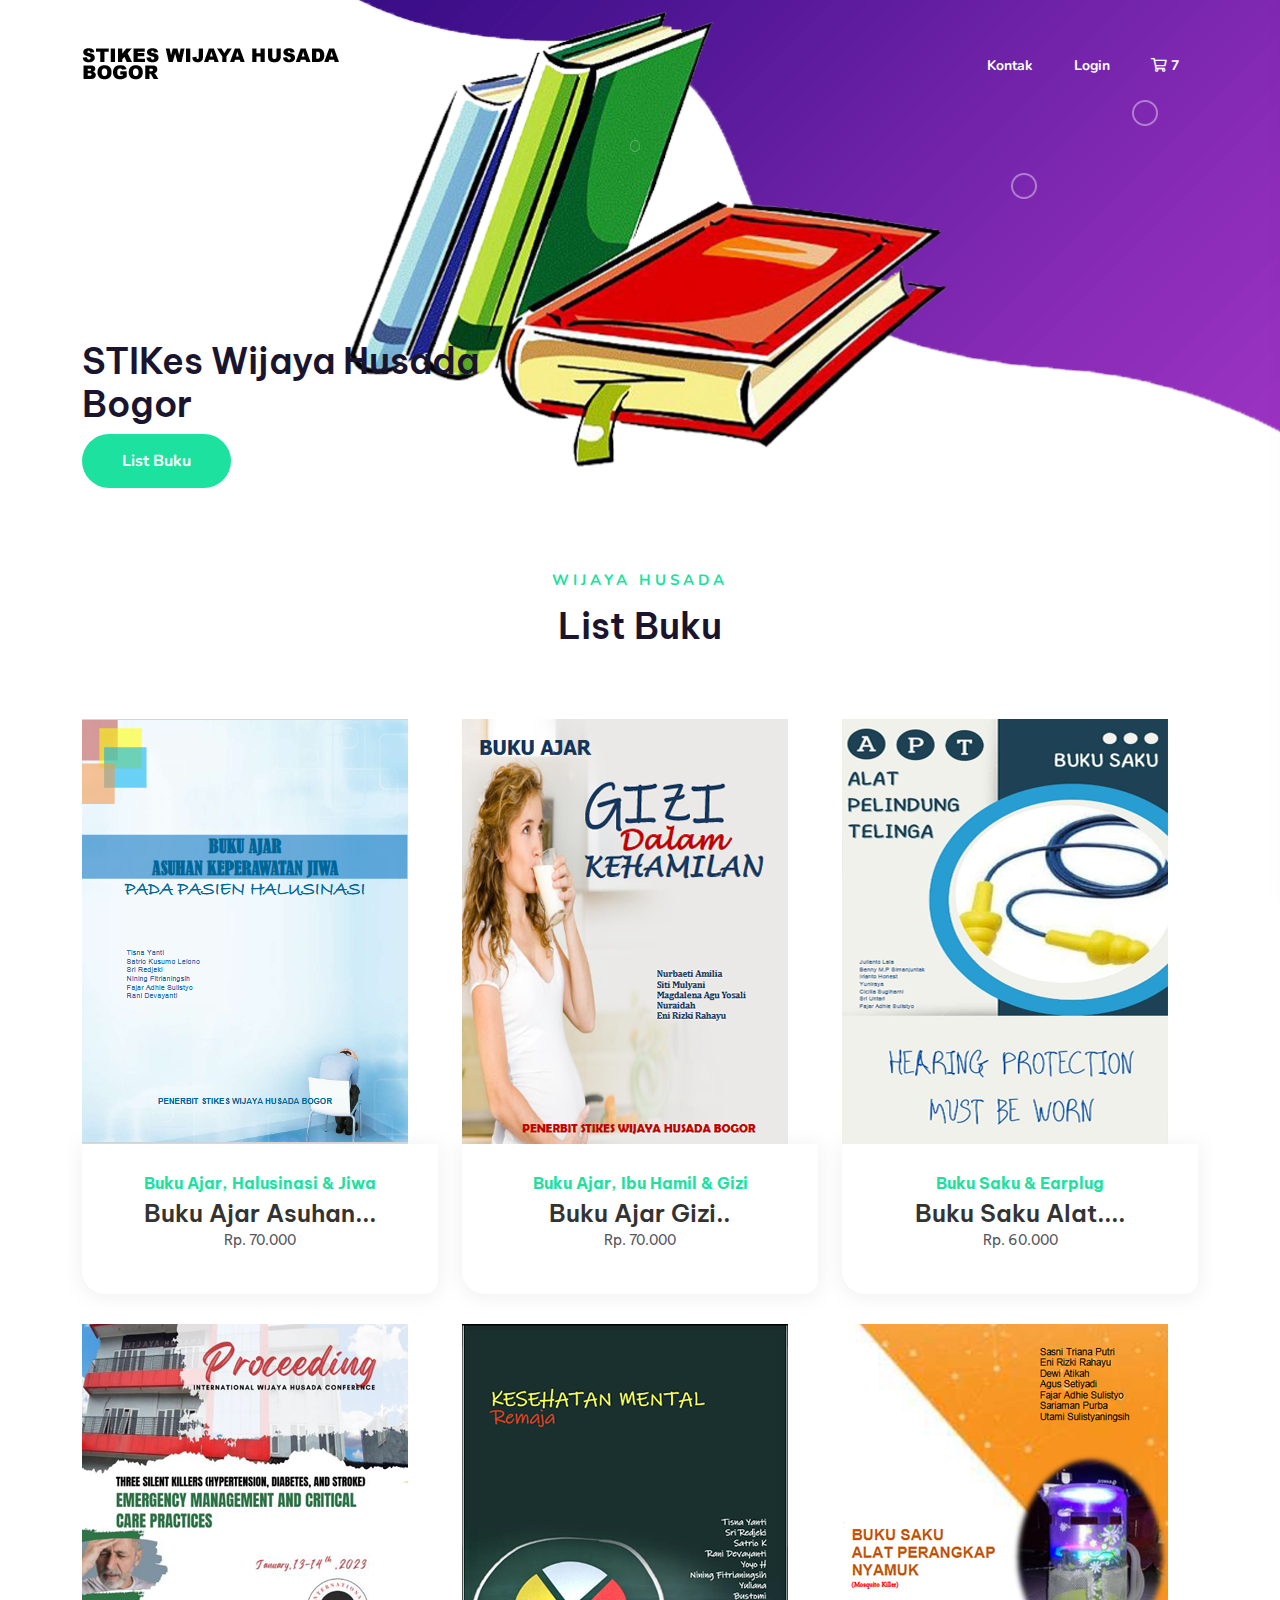
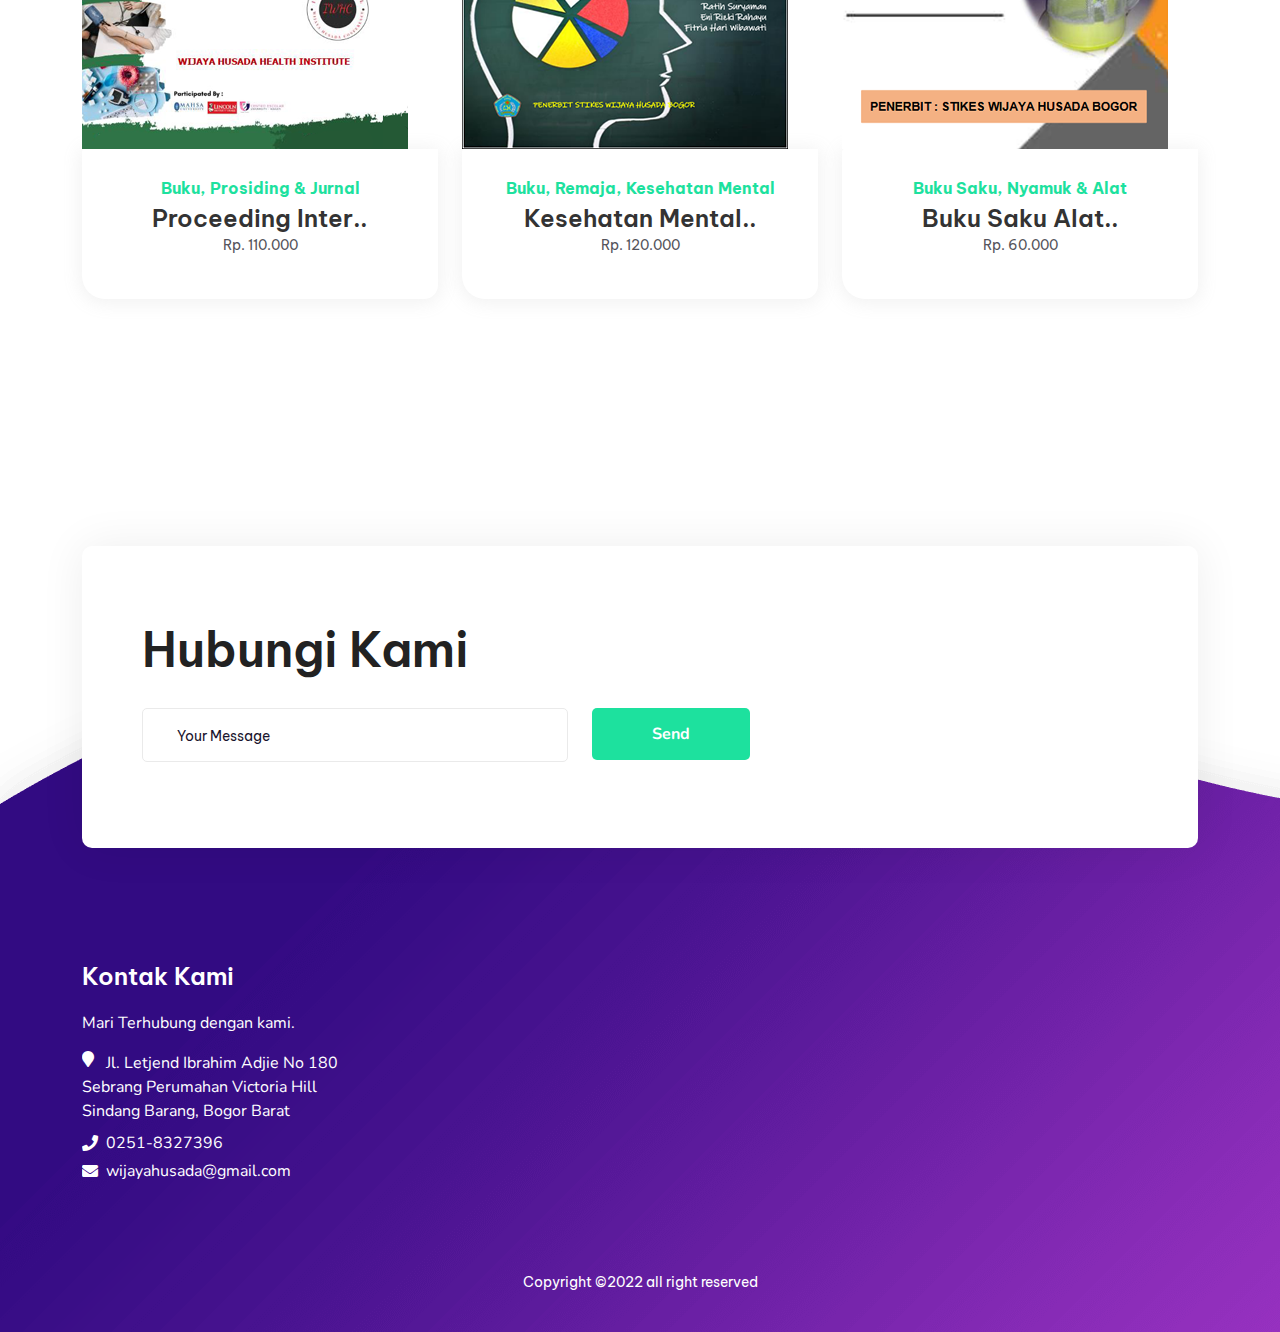
==== commit a70fbc02: "update buku" ====
--- a/index.html
+++ b/index.html
@@ -104,515 +104,19 @@
                             <!-- <a href="#" class="slider-video-btnn"><i class="fas fa-play"></i></a> -->
                         </div>
                     </div>
-                    <!-- <div class="col-xl-4 offset-xl-1 col-lg-4 offst-lg-1">
-                        <div class="slider-img position-relative d-none d-lg-block">
-                            <img class="wow slideInRight" data-wow-delay=".5s" src="img/bg/bg1.png" alt="">
-                            <img class="app-shape" src="img/shape/header-shape1.png" alt="">
-                            <img class="app-shape-02" src="img/shape/header-shape2.png" alt="">
-                        </div>
-                    </div> -->
+
                 </div>
             </div>
         </section>
-        <!-- slider-area end -->
-        <!--features-area  start -->
-        <!-- <section class="sevrice-area pt-120 pb-80">
-            <div class="container">
-                <div class="row">
-                    <div class="col-xl-4 col-lg-4 col-md-6">
-                        <div class="single-service text-center mb-30">
-                            <div class="servie-icon">
-                                <img src="img/icon/wrok-icon-1.png" alt="">
-                            </div>
-                            <div class="service-text">
-                                <h3>Financial Planning</h3>
-                                <p>Lorem ipsum dolor sit amet,t consectetur adipisicing elit, sed do eiusmod tempor
-                                    incididunt ut labore et dolore </p>
-                            </div>
-                        </div>
-                    </div>
-                    <div class="col-xl-4 col-lg-4 col-md-6">
-                        <div class="single-service text-center mb-30">
-                            <div class="servie-icon">
-                                <img src="img/icon/wrok-icon-2.png" alt="">
-                            </div>
-                            <div class="service-text">
-                                <h3>Layered Psd</h3>
-                                <p>Lorem ipsum dolor sit amet,t consectetur adipisicing elit, sed do eiusmod tempor
-                                    incididunt ut labore et dolore </p>
-                            </div>
-                        </div>
-                    </div>
-                    <div class="col-xl-4 col-lg-4 col-md-6">
-                        <div class="single-service text-center mb-30">
-                            <div class="servie-icon">
-                                <img src="img/icon/wrok-icon-3.png" alt="">
-                            </div>
-                            <div class="service-text">
-                                <h3>Financial Planning</h3>
-                                <p>Lorem ipsum dolor sit amet,t consectetur adipisicing elit, sed do eiusmod tempor
-                                    incididunt ut labore et dolore </p>
-                            </div>
-                        </div>
-                    </div>
-                </div>
-            </div>
-        </section> -->
-        <!--features-area end -->
-        <!-- experience-area start -->
+
         <section id="fea" class="features-area pt-80 ">
             <div class="container">
-                <!-- <div class="row row-sm-100 mb-100">
-                    <div class="col-xl-5 col-lg-5">
-                        <div class="features-img f-res mb-30">
-                            <img src="img/chose/advert-bg.png" alt="">
-                        </div>
-                    </div>
-                    <div class="col-xl-7 col-lg-7">
-                        <div class="single-features-area mb-30">
-                            <div class="section-titles mb-45 wow slideInRight" data-wow-duration="2s"
-                                data-wow-delay="0s">
-                                <span>Explore and Creates</span>
-                                <h2>Awesome,Clean,<br>Poweful and Creative!</h2>
-                                <p>Lorem ipsum dolor sit amet, consectetur adipisicing elit, sed do eiusmod tempor
-                                    incididunt ut labore et dolore magna aliqua. Ut enim ad minim veniam, quis nostrud
-                                    exercitation.</p>
-                            </div>
-                            <div class="features-text">
-                                <ul>
-                                    <li>PHP Programming</li>
-                                    <li>App Interface Design</li>
-                                    <li>Web Design</li>
-                                </ul>
-                            </div>
-                        </div>
-                    </div>
-                </div> -->
-                <!-- <div class="row row-padding">
-                    <div class="col-xl-6 col-lg-6">
-                        <div class="single-features-area-down">
-                            <div class="section-titles mb-35">
-                                <span>Wijaya Husada</span>
-                                <h2>Kata Pengantar</h2>
-                                <p>Lorem ipsum dolor sit amet, consectetur adipisicing elit, sed do eiusmod tempor
-                                    incididunt ut labore et dolore magna aliqua. Ut enim ad minim veniam, quis nostrud
-                                    exercitation.</p>
-                                <div class="mt-40">
-                                    <a class="btnn features-btnn" href="#blog">Read More</a>
-                                </div>
-                            </div>
-                        </div>
-                    </div>
-                    <div class="col-xl-5 col-lg-5">
-                        <div class="features-img mb-30">
-                            <img src="img/chose/advert-bg1.png" alt="">
-                        </div>
-
-                    </div>
-
-                </div> -->
             </div>
         </section>
-        <!-- services-area end -->
-        <!-- product area start -->
-        <!-- <div id="screen" class="sceenshot-area theme-bg position-relative pt-120 pb-120"> -->
-        <!-- <div id="blog" class="blog-area pt-120 pb-120">
-            <div class="container">
-                <div class="row">
-                    <div class="col-12">
-                        <div class="section-titles text-center mb-50">
-                            <span>WIJAYA HUSADA</span>
-                            <h2>Daftar Buku ISBN</h2>
-                        </div>
-                    </div>
-                </div>
-                <div class="screenshot-active owl-carousel">
-                    <div class="single-blog">
-                        <div class="blog-img">
-                            <img src="img/blog/blog.jpg" alt="">
-                        </div>
-                        <div class="blog-info text-center mb-30">
-                            <div class="blog-body">
-                                <span>BUKU 1</span>
-                                <h3><a href="book1.html">Choosing Wellness While...</a></h3>
-                                <p>December 23, 2019</p>
-                            </div>
-                        </div>
-                    </div>
-                    <div class="single-blog">
-                        <div class="blog-img">
-                            <img src="img/blog/blog1.jpg" alt="">
-                        </div>
-                        <div class="blog-info text-center mb-30">
-                            <div class="blog-body">
-                                <span>BUKU 2</span>
-                                <h3><a href="book1.html">Best Developer Tools...</a></h3>
-                                <p>November 01, 2019</p>
-                            </div>
-                        </div>
-                    </div>
-                    <div class="single-blog">
-                        <div class="blog-img">
-                            <img src="img/blog/blog3.jpg" alt="">
-                        </div>
-                        <div class="blog-info text-center mb-30">
-                            <div class="blog-body">
-                                <span>BUKU 3</span>
-                                <h3><a href="book1.html">Trendy Design Studio...</a></h3>
-                                <p>September 15, 2019</p>
-                            </div>
-                        </div>
-                    </div>
-                    <div class="single-blog">
-                        <div class="blog-img">
-                            <img src="img/blog/blog3.jpg" alt="">
-                        </div>
-                        <div class="blog-info text-center mb-30">
-                            <div class="blog-body">
-                                <span>BUKU4</span>
-                                <h3><a href="book1.html">Trendy Design Studio...</a></h3>
-                                <p>September 15, 2019</p>
-                            </div>
-                        </div>
-                    </div> -->
-        <!-- <div class="single-screenshot">
-                        <a class="popup-image" href="img/sceenshot/01.jpg">
-                            <img src="img/sceenshot/01.jpg" alt="">
-                        </a>
-                    </div> -->
-        <!-- <div class="single-screenshot">
-                        <a class="popup-image" href="img/sceenshot/02.jpg">
-                            <img src="img/sceenshot/02.jpg" alt="">
-                        </a>
-                    </div> -->
-        <!-- <div class="single-screenshot">
-                        <a class="popup-image" href="img/sceenshot/03.jpg">
-                            <img src="img/sceenshot/03.jpg" alt="">
-                        </a>
-                    </div> -->
-        <!-- <div class="single-screenshot">
-                        <a class="popup-image" href="img/sceenshot/04.jpg">
-                            <img src="img/sceenshot/04.jpg" alt="">
-                        </a>
-                    </div> -->
-        <!-- <div class="single-screenshot">
-                        <a class="popup-image" href="img/sceenshot/05.jpg">
-                            <img src="img/sceenshot/05.jpg" alt="">
-                        </a>
-                    </div> -->
-        </div>
-        </div>
-        </div>
-        <!-- product area end -->
-        <!-- testimonail area start -->
-        <!-- <section id="review" class="happy-users-area pt-110 pb-200" data-background="img/bg/about-bg1.jpg">
-            <div class="container">
-                <div class="row">
-                    <div class="col-xl-6 col-lg-6">
-                        <div class="section-titles service-titles-heading mb-50">
-                            <span>Testimonial</span>
-                            <h2 class="text-white">Our Happy Users</h2>
-                            <p class="text-white">Lorem ipsum dolor sit amet, consectetur adipisicing elit, sed do
-                                eiusLorem ipsumLorem
-                                ipsum dolor sit amet, consectetur adipisicing elit,</p>
-                        </div>
-                    </div>
-                </div>
-            </div>
-        </section>
-        <section class="testtmonial-area ">
-            <div class="container">
-                <div class="row  row-padding activ-testimonai">
-                    <div class="col-xl-12">
-                        <div class="testimonail-body">
-                            <div class="testimonnial-titles mb-20">
-                                <div class="testimoinal-img">
-                                    <img src="img/author/author.png" alt="">
-                                </div>
-                                <div class="autor-mata">
-                                    <h3><b>Smith Jhon</b></h3>
-                                    <span>HEART PATIENT</span>
-                                    <i class="fas fa-quote-right"></i>
-                                </div>
-                            </div>
-                            <div class="testimoinal-text">
-                                <p>Lorem ipsum dolor sit amet, consectetur adipisicing elit, sed do eiusLorem
-                                    ipsumLorem
-                                    ipsum dolor sit amet, consectetur adipisicing elit, sed do eiusmod tempor
-                                    incididunt
-                                    ut labore et dolore magna aliqua. Ut enim ad minim veniam.</p>
-                            </div>
-                        </div>
-                    </div>
-                    <div class="col-xl-12">
-                        <div class="testimonail-body">
-                            <div class="testimonnial-titles mb-20">
-                                <div class="testimoinal-img">
-                                    <img src="img/icon/authour1.png" alt="">
-                                </div>
-                                <div class="autor-mata">
-                                    <h3><b>Smith Jhon</b></h3>
-                                    <span>HEART PATIENT</span>
-                                    <i class="fas fa-quote-right"></i>
-                                </div>
-                            </div>
-                            <div class="testimoinal-text">
-                                <p>Lorem ipsum dolor sit amet, consectetur adipisicing elit, sed do eiusLorem
-                                    ipsumLorem
-                                    ipsum dolor sit amet, consectetur adipisicing elit, sed do eiusmod tempor
-                                    incididunt
-                                    ut labore et dolore magna aliqua. Ut enim ad minim veniam.</p>
-                            </div>
-                        </div>
-                    </div>
-                    <div class="col-xl-12">
-                        <div class="testimonail-body">
-                            <div class="testimonnial-titles mb-20">
-                                <div class="testimoinal-img">
-                                    <img src="img/icon/authour1.png" alt="">
-                                </div>
-                                <div class="autor-mata">
-                                    <h3><b>Smith Jhon</b></h3>
-                                    <span>HEART PATIENT</span>
-                                    <i class="fas fa-quote-right"></i>
-                                </div>
-                            </div>
-                            <div class="testimoinal-text">
-                                <p>Lorem ipsum dolor sit amet, consectetur adipisicing elit, sed do eiusLorem
-                                    ipsumLorem
-                                    ipsum dolor sit amet, consectetur adipisicing elit, sed do eiusmod tempor
-                                    incididunt
-                                    ut labore et dolore magna aliqua. Ut enim ad minim veniam.</p>
-                            </div>
-                        </div>
-                    </div>
-                    <div class="col-xl-12">
-                        <div class="testimonail-body">
-                            <div class="testimonnial-titles mb-20">
-                                <div class="testimoinal-img">
-                                    <img src="img/icon/authour1.png" alt="">
-                                </div>
-                                <div class="autor-mata">
-                                    <h3><b>Smith Jhon</b></h3>
-                                    <span>HEART PATIENT</span>
-                                    <i class="fas fa-quote-right"></i>
-                                </div>
-                            </div>
-                            <div class="testimoinal-text">
-                                <p>Lorem ipsum dolor sit amet, consectetur adipisicing elit, sed do eiusLorem
-                                    ipsumLorem
-                                    ipsum dolor sit amet, consectetur adipisicing elit, sed do eiusmod tempor
-                                    incididunt
-                                    ut labore et dolore magna aliqua. Ut enim ad minim veniam.</p>
-                            </div>
-                        </div>
-                    </div>
-
-                </div>
-            </div>
-        </section>
-        <section class="author-down-area pt-70 pb-100">
-            <div class="container">
-                <div class="row">
-                    <div class="col-xl-5 col-lg-5">
-                        <div class="authour-down-img">
-                            <img class="wow fadeInLeft" data-wow-duration="1s" data-wow-delay="0s"
-                                src="img/chose/advert-bg2.png" alt="">
-                        </div>
-                    </div>
-                    <div class="col-xl-7 col-lg-7">
-                        <div class="single-features-area single-service-right">
-                            <div class="section-titles mb-35 wow slideInRight" data-wow-duration="2s"
-                                data-wow-delay="0s">
-                                <span>Get app now</span>
-                                <h2>Available For Your<br>Smartphone</h2>
-                                <p>Lorem ipsum dolor sit amet, consectetur adipisicing elit, sed do eiusLorem ipsumLorem
-                                    ipsum dolor sit amet, </p>
-                                <div class="get-app">
-                                    <a href="#">
-                                        <i class="fab fa-apple"></i>
-                                        <p>Get in
-                                            <br>
-                                            <span>Google Play</span>
-                                        </p>
-                                    </a>
-                                    <a href="#">
-                                        <i class="fab fa-google-play"></i>
-                                        <p>Get in
-                                            <br>
-                                            <span>Play Store</span>
-                                        </p>
-                                    </a>
-                                </div>
-                            </div>
-                        </div>
-                    </div>
-                </div>
-            </div>
-        </section> -->
-        <!-- newsletter-area start -->
-        <!-- price area -->
-        <!-- <section id="price" class="pricing-area theme-bg pt-120 pb-120">
-            <div class="container">
-                <div class="row">
-                    <div class="col-xl-8 offset-xl-2 col-lg-8 offset-lg-2">
-                        <div class="section-titles mb-35 text-center">
-                            <span>Let’s Work</span>
-                            <h2>Charge your <br>
-                                creative inspiration
-                            </h2>
-                        </div>
-                    </div>
-                </div>
-                <div class="price-tab">
-                    <div class="price-menu-box text-center">
-                        <ul class="nav price-nav mb-40" id="myTab" role="tablist">
-                            <li class="nav-item">
-                                <a class="nav-link active" id="home-tab" data-toggle="tab" href="#home" role="tab"
-                                    aria-controls="home" aria-selected="true">Monthly</a>
-                            </li>
-                            <li class="nav-item">
-                                <a class="nav-link" id="profile-tab" data-toggle="tab" href="#profile" role="tab"
-                                    aria-controls="profile" aria-selected="false">Yearly</a>
-                            </li>
-                        </ul>
-                    </div>
-
-                    <div class="tab-content" id="myTabContent">
-                        <div class="tab-pane fade active show" id="home" role="tabpanel" aria-labelledby="home-tab">
-                            <div class="row">
-                                <div class="col-xl-4 col-lg-4">
-                                    <div class="price-box text-center mb-30">
-                                        <div class="price-header">
-                                            <h4>Starter Plan</h4>
-                                            <h2><sup class="dolers">$</sup>16</h2>
-                                            <span class="sep">per month</span>
-                                        </div>
-                                        <div class="price-item-list">
-                                            <ul>
-                                                <li>Up to 10 users monthly</li>
-                                                <li>Unlimited updates</li>
-                                                <li>Free host & domain</li>
-                                                <li>Support 24 / 7</li>
-                                            </ul>
-                                        </div>
-                                        <div class="price-link mt-35">
-                                            <a class="btnn btnn-theme-border" href="#">Select plan</a>
-                                        </div>
-                                    </div>
-                                </div>
-                                <div class="col-xl-4 col-lg-4">
-                                    <div class="price-box text-center mb-30">
-                                        <div class="price-header">
-                                            <h4>Silver Plan
-                                            </h4>
-                                            <h2><sup class="dolers">$</sup>25</h2>
-                                            <span class="sep">per month</span>
-                                        </div>
-                                        <div class="price-item-list">
-                                            <ul>
-                                                <li>Up to 10 users monthly</li>
-                                                <li>Unlimited updates</li>
-                                                <li>Free host & domain</li>
-                                                <li>Support 24 / 7</li>
-                                            </ul>
-                                        </div>
-                                        <div class="price-link mt-35">
-                                            <a class="btnn btnn-theme-border active" href="#">Select plan</a>
-                                        </div>
-                                    </div>
-                                </div>
-                                <div class="col-xl-4 col-lg-4">
-                                    <div class="price-box text-center mb-30">
-                                        <div class="price-header">
-                                            <h4>Gold Plan</h4>
-                                            <h2><sup class="dolers">$</sup>59</h2>
-                                            <span class="sep">per month</span>
-                                        </div>
-                                        <div class="price-item-list">
-                                            <ul>
-                                                <li>Up to 10 users monthly</li>
-                                                <li>Unlimited updates</li>
-                                                <li>Free host & domain</li>
-                                                <li>Support 24 / 7</li>
-                                            </ul>
-                                        </div>
-                                        <div class="price-link mt-35">
-                                            <a class="btnn btnn-theme-border" href="#">Select plan</a>
-                                        </div>
-                                    </div>
-                                </div>
-                            </div>
-                        </div>
-                        <div class="tab-pane fade" id="profile" role="tabpanel" aria-labelledby="profile-tab">
-                            <div class="row">
-                                <div class="col-xl-4 col-lg-4">
-                                    <div class="price-box text-center mb-30">
-                                        <div class="price-header">
-                                            <h4>Starter Plan</h4>
-                                            <h2><sup class="dolers">$</sup>29</h2>
-                                            <span class="sep">per month</span>
-                                        </div>
-                                        <div class="price-item-list">
-                                            <ul>
-                                                <li>Up to 10 users monthly</li>
-                                                <li>Unlimited updates</li>
-                                                <li>Free host & domain</li>
-                                                <li>Support 24 / 7</li>
-                                            </ul>
-                                        </div>
-                                        <div class="price-link mt-35">
-                                            <a class="btnn btnn-theme-border" href="#">Select plan</a>
-                                        </div>
-                                    </div>
-                                </div>
-                                <div class="col-xl-4 col-lg-4">
-                                    <div class="price-box text-center mb-30">
-                                        <div class="price-header">
-                                            <h4>Silver Plan
-                                            </h4>
-                                            <h2><sup class="dolers">$</sup>49</h2>
-                                            <span class="sep">per month</span>
-                                        </div>
-                                        <div class="price-item-list">
-                                            <ul>
-                                                <li>Up to 10 users monthly</li>
-                                                <li>Unlimited updates</li>
-                                                <li>Free host & domain</li>
-                                                <li>Support 24 / 7</li>
-                                            </ul>
-                                        </div>
-                                        <div class="price-link mt-35">
-                                            <a class="btnn btnn-theme-border active" href="#">Select plan</a>
-                                        </div>
-                                    </div>
-                                </div>
-                                <div class="col-xl-4 col-lg-4">
-                                    <div class="price-box text-center mb-30">
-                                        <div class="price-header">
-                                            <h4>Gold Plan</h4>
-                                            <h2><sup class="dolers">$</sup>79</h2>
-                                            <span class="sep">per month</span>
-                                        </div>
-                                        <div class="price-item-list">
-                                            <ul>
-                                                <li>Up to 10 users monthly</li>
-                                                <li>Unlimited updates</li>
-                                                <li>Free host & domain</li>
-                                                <li>Support 24 / 7</li>
-                                            </ul>
-                                        </div>
-                                        <div class="price-link mt-35">
-                                            <a class="btnn btnn-theme-border" href="#">Select plan</a>
-                                        </div>
-                                    </div>
-                                </div>
-                            </div>
-                        </div>
-                    </div>
-                </div>
-            </div>
-        </section> -->
+        </div>
+        </div>
+        </div>
+
         <!-- blog area -->
         <div id="blog" class="blog-area pb-120">
             <div class="container">
@@ -846,39 +350,7 @@
     <footer class="footer-area" data-background="img/bg/footer.png">
         <div class="container">
             <div class="row">
-                <!-- <div class="col-xl-3 col-lg-3 col-md-4 col-6 col-sm-4">
-                    <div class="footer-widget mb-30">
-                        <h3>Sitemap</h3>
-                        <ul>
-                            <li><a href="#">Home</a></li>
-                            <li><a href="#">Pages</a></li>
-                            <li><a href="#">Features</a></li>
-                            <li><a href="#">Works</a></li>
-                        </ul>
-                    </div>
-                </div> -->
-                <!-- <div class="col-xl-3 col-lg-3 col-md-4 col-6 col-sm-4">
-                    <div class="footer-widget mb-30">
-                        <h3>Useful Links</h3>
-                        <ul>
-                            <li><a href="#">All properties</a></li>
-                            <li><a href="#">FAQ’S</a></li>
-                            <li><a href="#">Terms & Conditions</a></li>
-                            <li><a href="#">Sign up</a></li>
-                        </ul>
-                    </div>
-                </div>
-                <div class="col-xl-3 col-lg-3 col-md-4 col-6 col-sm-4">
-                    <div class="footer-widget mb-30">
-                        <h3>Social</h3>
-                        <ul>
-                            <li><a href="#">Home</a></li>
-                            <li><a href="#">Pages</a></li>
-                            <li><a href="#">Features</a></li>
-                            <li><a href="#">Works</a></li>
-                        </ul>
-                    </div>
-                </div> -->
+
                 <div class="col-xl-3 col-lg-3 col-md-12">
                     <div class="footer-widget footer-top-b mb-30">
                         <h3>Kontak Kami</h3>
